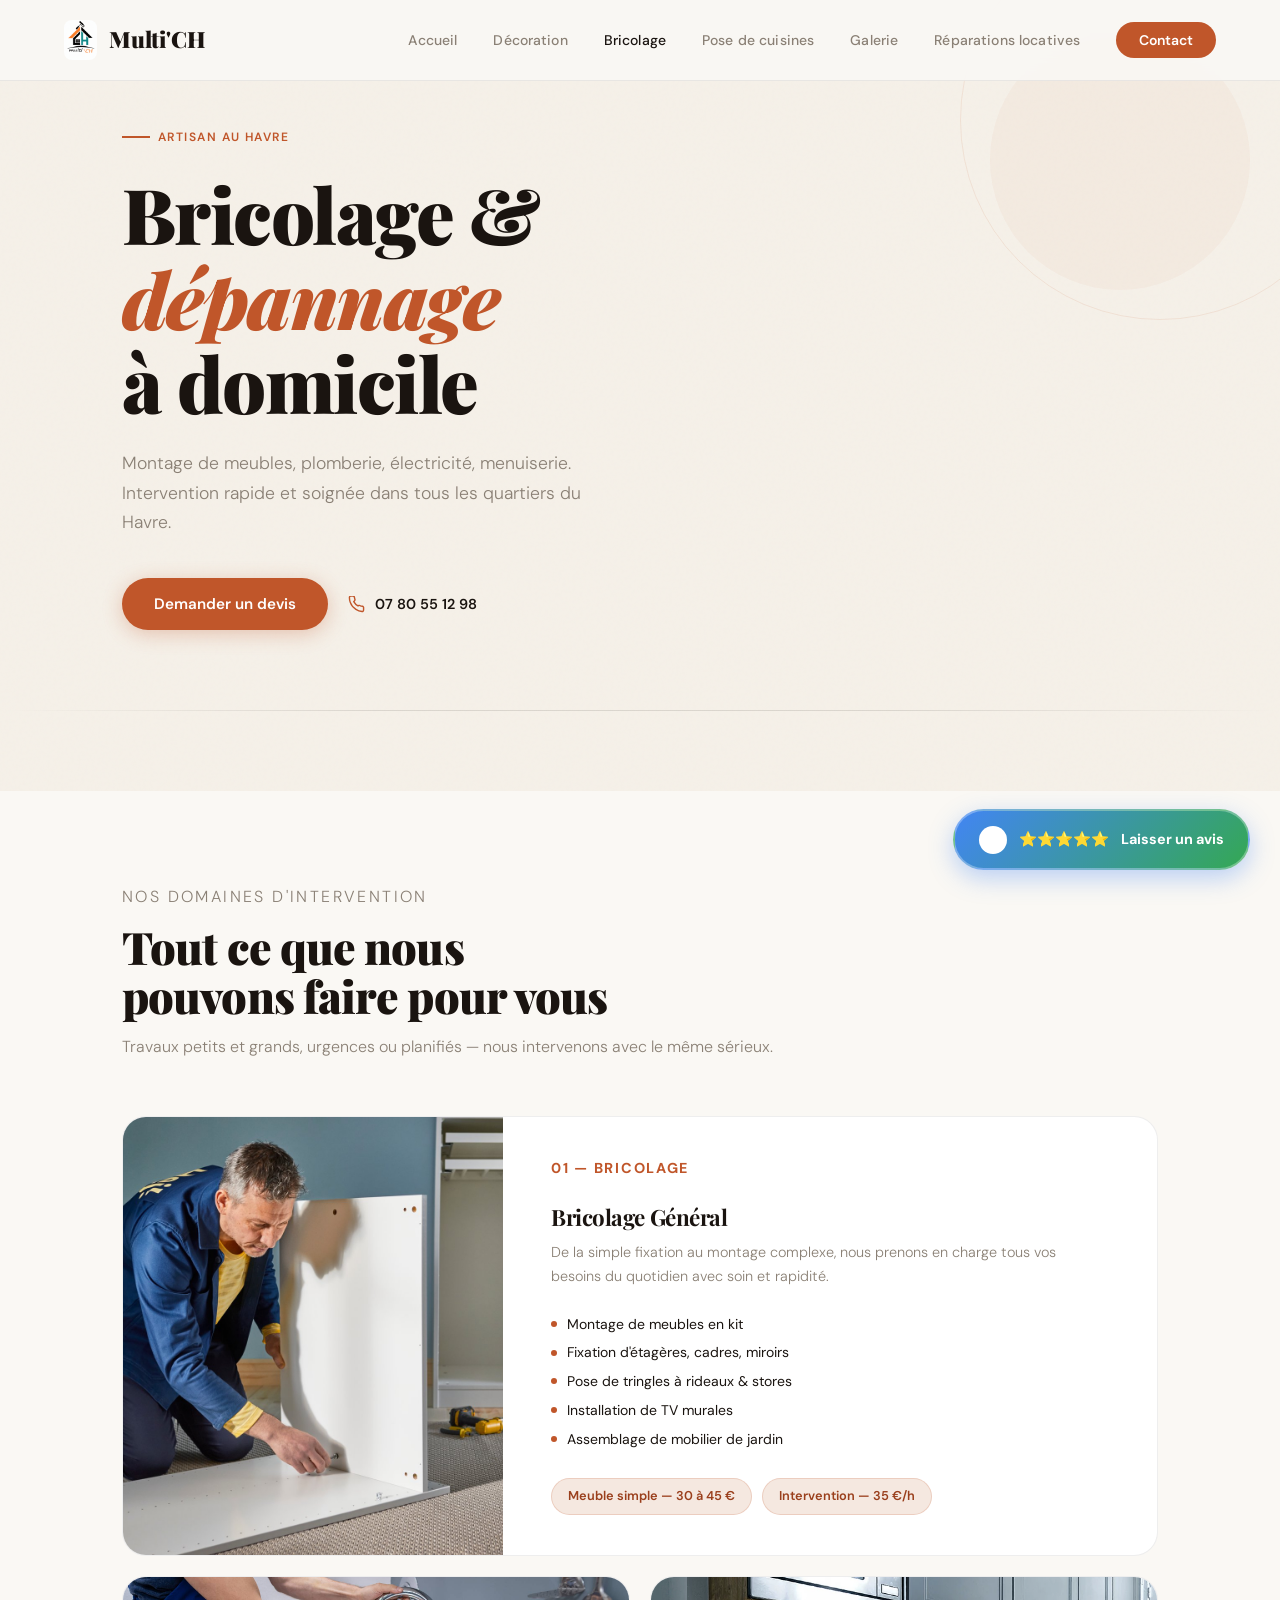
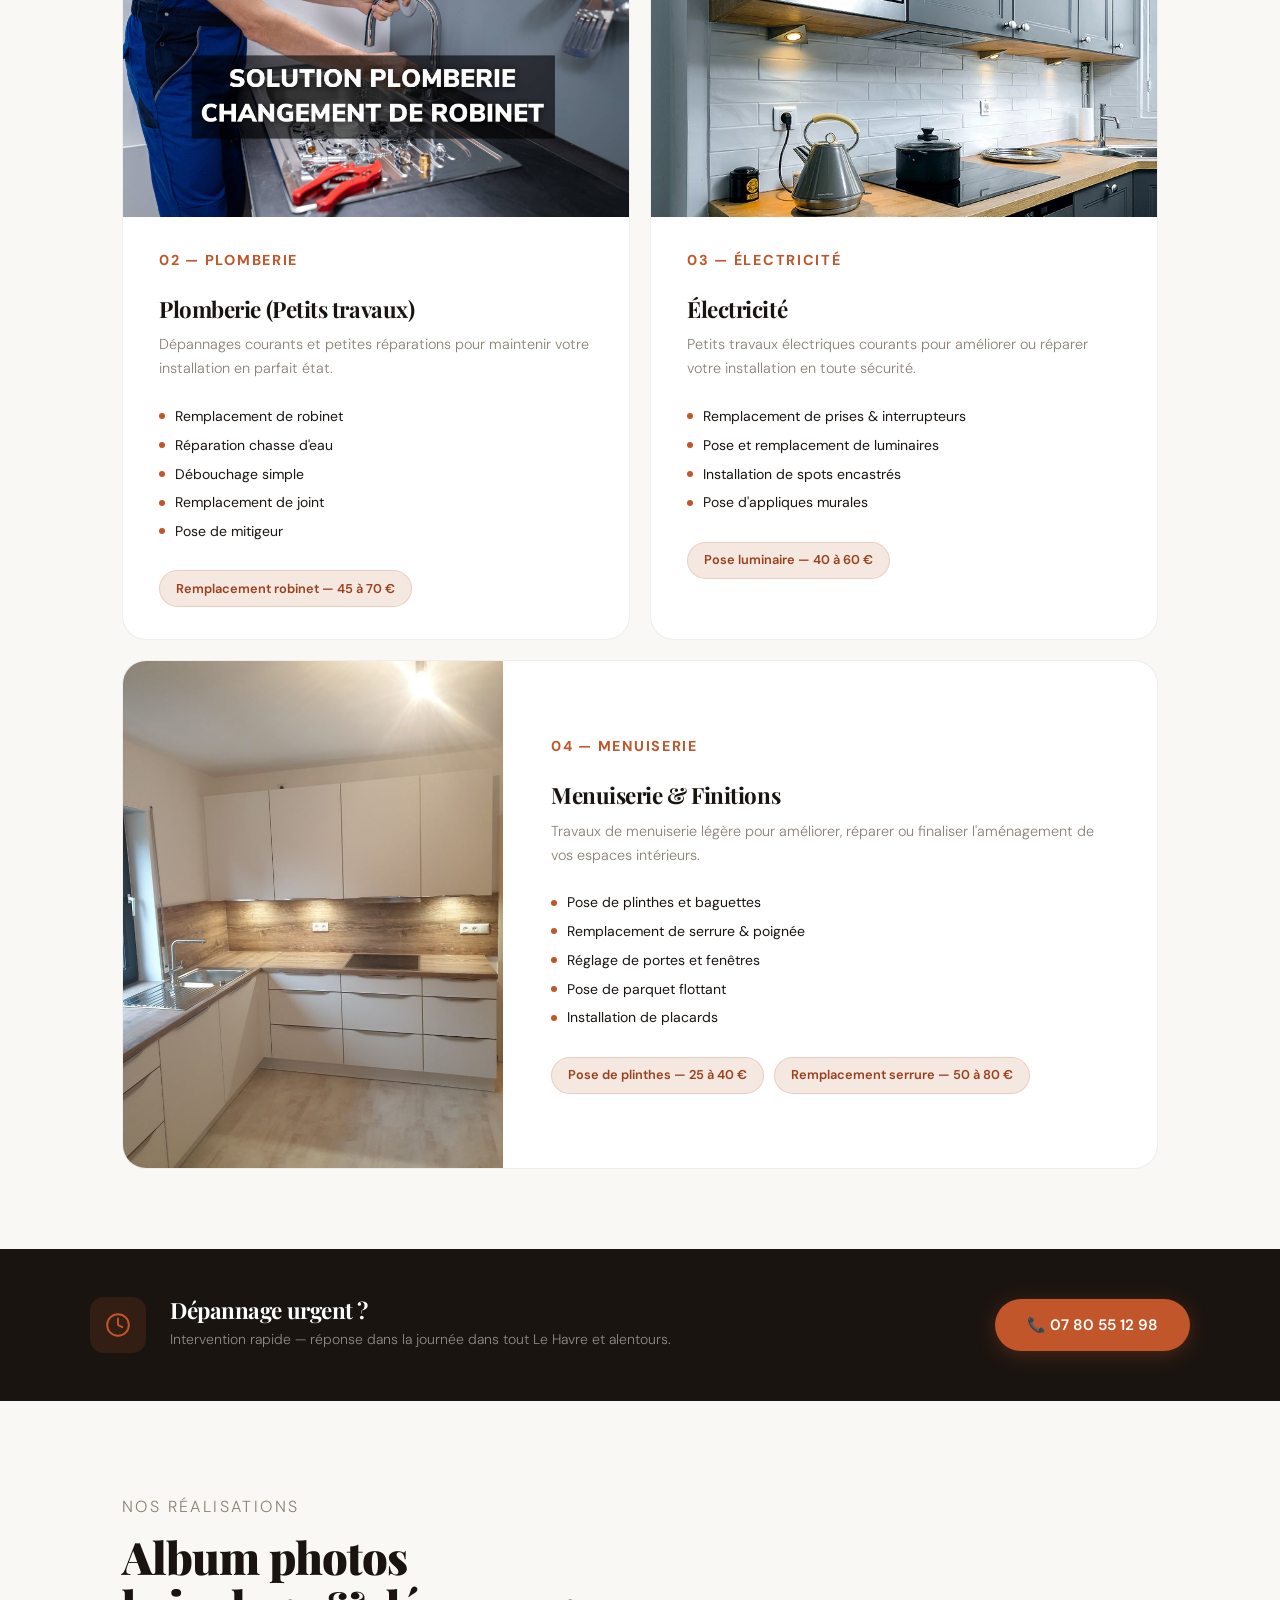
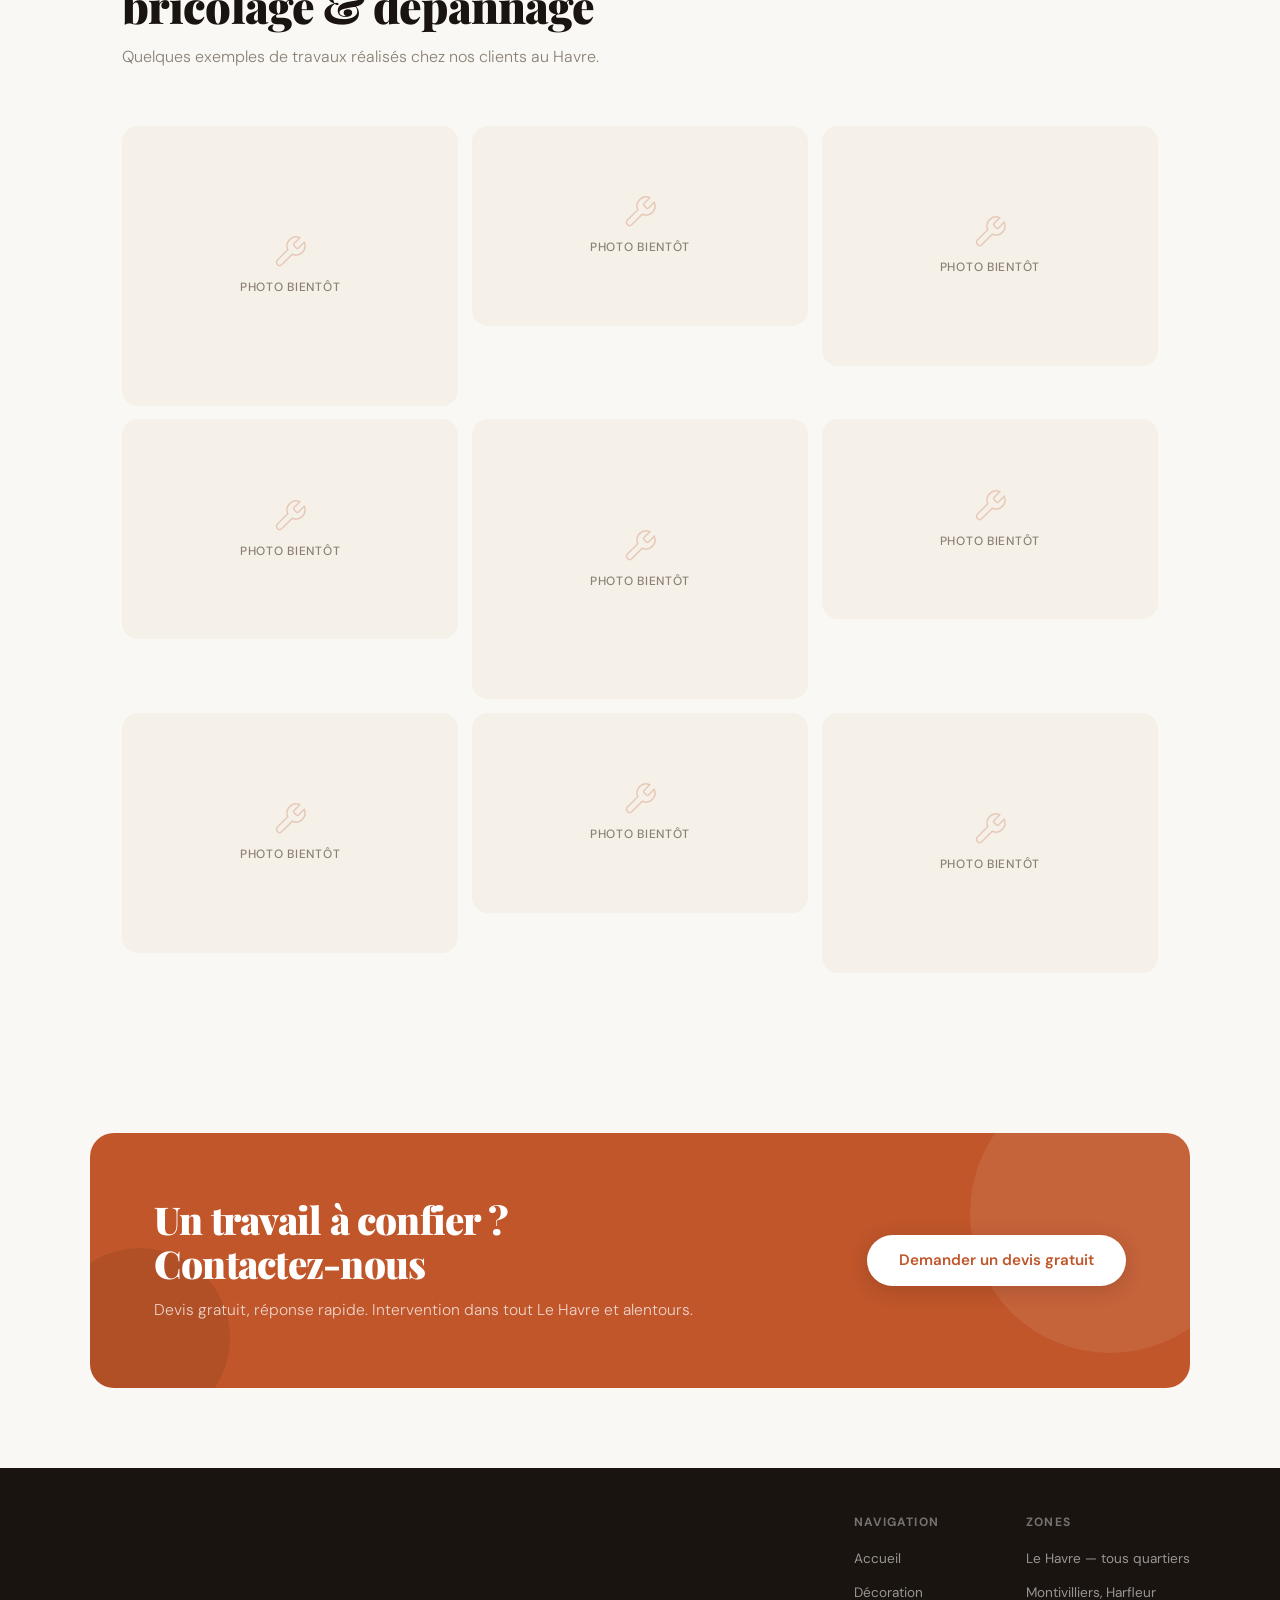
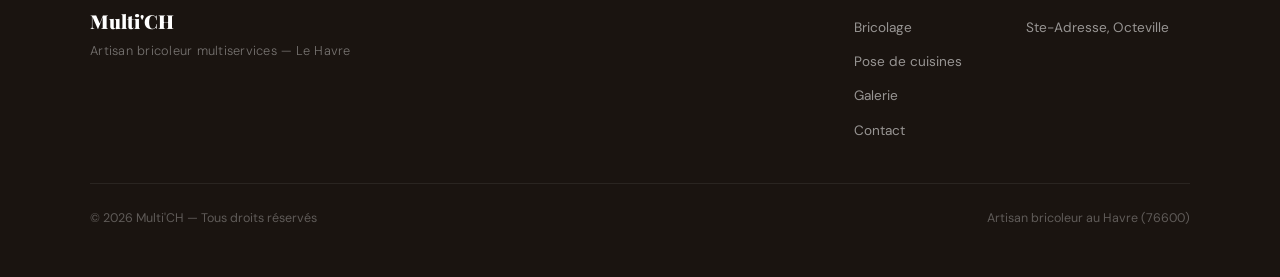
==== bricolage.html @ dbfefe7a "Update bricolage.html" ====
<!DOCTYPE html>
<html lang="fr">
<head>
    <meta charset="UTF-8">
    <meta name="viewport" content="width=device-width, initial-scale=1.0">
    <meta name="description" content="Multi'CH — Bricolage, plomberie, électricité et menuiserie au Havre. Dépannage rapide à domicile. Devis gratuit. 07 80 55 12 98">
    <meta name="keywords" content="bricoleur Havre, montage meuble Havre, plomberie Havre, électricité Havre, dépannage domicile 76600">
    <meta name="robots" content="index, follow">
    <title>Bricolage & Dépannage — Multi'CH Le Havre</title>
    <link rel="preconnect" href="https://fonts.googleapis.com">
    <link href="https://fonts.googleapis.com/css2?family=Playfair+Display:ital,wght@0,700;0,900;1,700&family=DM+Sans:wght@300;400;500;600&display=swap" rel="stylesheet">
    <link rel="stylesheet" href="style.css">
    <style>
        /* ══════════════════════════════════════════
           STYLES SPÉCIFIQUES — bricolage.html
           ══════════════════════════════════════════ */

        /* ── Hero ── */
        .hero {
            padding-top: 120px;
            padding-bottom: 80px;
            background: var(--sand);
            position: relative;
            overflow: hidden;
        }

        .hero::before {
            content: '';
            position: absolute;
            inset: 0;
            background-image: url("data:image/svg+xml,%3Csvg viewBox='0 0 256 256' xmlns='http://www.w3.org/2000/svg'%3E%3Cfilter id='n'%3E%3CfeTurbulence type='fractalNoise' baseFrequency='0.9' numOctaves='4' stitchTiles='stitch'/%3E%3C/filter%3E%3Crect width='100%25' height='100%25' filter='url(%23n)' opacity='0.04'/%3E%3C/svg%3E");
            pointer-events: none;
            opacity: .5;
        }

        /* Cercles décoratifs */
        .hero-deco-1 {
            position: absolute;
            right: -80px; top: -80px;
            width: 400px; height: 400px;
            border-radius: 50%;
            border: 1px solid rgba(192,86,42,.1);
            pointer-events: none;
        }

        .hero-deco-2 {
            position: absolute;
            right: 30px; top: 30px;
            width: 260px; height: 260px;
            border-radius: 50%;
            background: rgba(192,86,42,.04);
            pointer-events: none;
        }

        .hero-inner {
            max-width: var(--container);
            margin: 0 auto;
            padding: 0 var(--gap);
            position: relative;
            z-index: 1;
        }

        .hero-label {
            display: inline-flex;
            align-items: center;
            gap: .5rem;
            font-size: .75rem;
            font-weight: 600;
            letter-spacing: .12em;
            text-transform: uppercase;
            color: var(--rust);
            margin-bottom: 1.5rem;
        }

        .hero-label::before {
            content: '';
            display: block;
            width: 28px; height: 2px;
            background: var(--rust);
        }

        .hero h1 {
            font-size: clamp(2.8rem, 6vw, 5rem);
            max-width: 800px;
            margin-bottom: 1.5rem;
        }

        .hero h1 em {
            font-style: italic;
            color: var(--rust);
        }

        .hero-sub {
            font-size: 1.1rem;
            max-width: 500px;
            margin-bottom: 2.5rem;
        }

        .hero-actions {
            display: flex;
            align-items: center;
            gap: 1.25rem;
            flex-wrap: wrap;
        }

        .hero-tel {
            display: flex;
            align-items: center;
            gap: .6rem;
            font-size: .9rem;
            font-weight: 600;
            color: var(--ink);
            transition: color .2s;
        }

        .hero-tel:hover { color: var(--rust); }
        .hero-tel svg { color: var(--rust); }

        .hero-bar {
            margin-top: 5rem;
            height: 1px;
            background: linear-gradient(90deg, transparent, rgba(26,20,16,.12) 30%, rgba(26,20,16,.12) 70%, transparent);
        }

        /* ── Prestations ── */
        .prestations-section {
            max-width: var(--container);
            margin: 0 auto;
            padding: var(--section-py) var(--gap);
        }

        /* Grille 2 colonnes avec la 3e en pleine largeur */
        .prestations-grid {
            display: grid;
            grid-template-columns: 1fr 1fr;
            gap: 1.25rem;
            margin-top: 3.5rem;
        }

        /* Carte prestation */
        .prest-card {
            background: var(--white);
            border-radius: var(--radius-lg);
            overflow: hidden;
            border: 1px solid rgba(26,20,16,.07);
            transition: transform .25s var(--ease-out), box-shadow .25s, border-color .25s;
        }

        .prest-card:hover {
            transform: translateY(-5px);
            box-shadow: var(--shadow-md);
            border-color: rgba(192,86,42,.2);
        }

        .prest-card-wide {
            grid-column: span 2;
            display: grid;
            grid-template-columns: 380px 1fr;
        }

        .prest-img {
            position: relative;
            overflow: hidden;
            height: 240px;
        }

        .prest-card-wide .prest-img {
            height: 100%;
            min-height: 260px;
        }

        .prest-img img {
            width: 100%;
            height: 100%;
            object-fit: cover;
            transition: transform .5s var(--ease-out);
        }

        .prest-card:hover .prest-img img {
            transform: scale(1.05);
        }

        /* Placeholder image */
        .prest-img .img-ph {
            width: 100%;
            height: 100%;
            background: var(--sand);
            display: flex;
            align-items: center;
            justify-content: center;
        }

        .prest-img .img-ph svg { opacity: .18; color: var(--rust); }

        .prest-body {
            padding: 2rem 2.25rem;
        }

        .prest-card-wide .prest-body {
            display: flex;
            flex-direction: column;
            justify-content: center;
            padding: 2.5rem 3rem;
        }

        .prest-number {
            font-size: .7rem;
            font-weight: 700;
            letter-spacing: .12em;
            color: var(--rust);
            text-transform: uppercase;
            margin-bottom: .5rem;
        }

        .prest-body h3 {
            font-size: 1.4rem;
            margin-bottom: .75rem;
        }

        .prest-body > p {
            font-size: .9rem;
            line-height: 1.65;
            margin-bottom: 1.5rem;
        }

        /* Liste items */
        .prest-items {
            display: flex;
            flex-direction: column;
            gap: .4rem;
            margin-bottom: 1.75rem;
        }

        .prest-item {
            display: flex;
            align-items: center;
            gap: .65rem;
            font-size: .875rem;
            color: var(--ink);
            font-weight: 400;
        }

        .prest-item::before {
            content: '';
            width: 6px; height: 6px;
            border-radius: 50%;
            background: var(--rust);
            flex-shrink: 0;
        }

        /* Tarif pill */
        .prest-tarif {
            display: inline-flex;
            align-items: center;
            gap: .5rem;
            background: var(--rust-pale);
            border: 1px solid rgba(192,86,42,.18);
            border-radius: var(--radius-pill);
            padding: .45rem 1rem;
            font-size: .8rem;
            font-weight: 600;
            color: var(--rust-dark);
        }

        .prest-tarifs {
            display: flex;
            gap: .6rem;
            flex-wrap: wrap;
        }

        /* ── Urgence bandeau ── */
        .urgence-band {
            background: var(--ink);
            padding: 3rem var(--gap);
        }

        .urgence-inner {
            max-width: var(--container);
            margin: 0 auto;
            display: flex;
            align-items: center;
            justify-content: space-between;
            gap: 2rem;
            flex-wrap: wrap;
        }

        .urgence-left {
            display: flex;
            align-items: center;
            gap: 1.5rem;
        }

        .urgence-icon {
            width: 56px; height: 56px;
            background: rgba(192,86,42,.15);
            border-radius: 14px;
            display: flex;
            align-items: center;
            justify-content: center;
            color: var(--rust);
            flex-shrink: 0;
        }

        .urgence-text h3 {
            font-family: var(--f-display);
            font-size: 1.4rem;
            font-weight: 700;
            color: var(--white);
            margin-bottom: .3rem;
        }

        .urgence-text p {
            font-size: .875rem;
            color: rgba(255,255,255,.5);
            margin: 0;
        }

        /* ── Galerie ── */
        .galerie-section {
            max-width: var(--container);
            margin: 0 auto;
            padding: var(--section-py) var(--gap);
        }

        /* Grille masonry-like 3 colonnes */
        .brico-gallery {
            display: grid;
            grid-template-columns: repeat(3, 1fr);
            gap: .85rem;
            margin-top: 3rem;
        }

        /* Variations de hauteur */
        .brico-gallery .g-item {
            border-radius: var(--radius-md);
            overflow: hidden;
            position: relative;
            background: var(--sand);
        }

        .brico-gallery .g-item:nth-child(1) { height: 280px; }
        .brico-gallery .g-item:nth-child(2) { height: 200px; }
        .brico-gallery .g-item:nth-child(3) { height: 240px; }
        .brico-gallery .g-item:nth-child(4) { height: 220px; }
        .brico-gallery .g-item:nth-child(5) { height: 280px; }
        .brico-gallery .g-item:nth-child(6) { height: 200px; }
        .brico-gallery .g-item:nth-child(7) { height: 240px; }
        .brico-gallery .g-item:nth-child(8) { height: 200px; }
        .brico-gallery .g-item:nth-child(9) { height: 260px; }

        .brico-gallery .g-item img {
            width: 100%;
            height: 100%;
            object-fit: cover;
            transition: transform .5s var(--ease-out);
            display: block;
        }

        .brico-gallery .g-item:hover img {
            transform: scale(1.07);
        }

        /* Overlay au hover */
        .brico-gallery .g-item::after {
            content: '';
            position: absolute;
            inset: 0;
            background: rgba(192,86,42,.0);
            transition: background .3s;
            pointer-events: none;
        }

        .brico-gallery .g-item:hover::after {
            background: rgba(192,86,42,.12);
        }

        /* Placeholder si image absente */
        .brico-gallery .g-ph {
            width: 100%;
            height: 100%;
            display: flex;
            flex-direction: column;
            align-items: center;
            justify-content: center;
            gap: .5rem;
            color: var(--stone);
            background: var(--sand);
            font-size: .75rem;
            font-weight: 500;
            letter-spacing: .06em;
            text-transform: uppercase;
        }

        .brico-gallery .g-ph svg { opacity: .25; color: var(--rust); }

        /* ── Responsive ── */
        @media (max-width: 900px) {
            .prestations-grid { grid-template-columns: 1fr; }
            .prest-card-wide {
                grid-column: span 1;
                grid-template-columns: 1fr;
            }
            .prest-card-wide .prest-img { height: 220px; min-height: unset; }
            .prest-card-wide .prest-body { padding: 2rem 2.25rem; }

            .brico-gallery { grid-template-columns: repeat(2, 1fr); }
            .brico-gallery .g-item { height: 200px !important; }

            .urgence-inner { flex-direction: column; align-items: flex-start; }
        }

        @media (max-width: 600px) {
            .brico-gallery { grid-template-columns: 1fr; }
            .brico-gallery .g-item { height: 220px !important; }
        }
    </style>
</head>
<body>

<!-- ══════════════════════════════════════════
     NAVIGATION
     ══════════════════════════════════════════ -->
<header>
    <nav class="nav">
        <a href="index.html" class="nav-logo">
            <img src="https://multi-ch.github.io/1768680134589.jpg" alt="Multi'CH Logo">
            Multi'CH
        </a>
        <ul class="nav-links">
            <li><a href="index.html">Accueil</a></li>
            <li><a href="decoration.html">Décoration</a></li>
            <li><a href="bricolage.html" class="active">Bricolage</a></li>
            <li><a href="cuisine.html">Pose de cuisines</a></li>
            <li><a href="galerie.html">Galerie</a></li>
            <li><a href="reparations.html">Réparations locatives</a></li>
            <li><a href="contact.html" class="nav-cta">Contact</a></li>
        </ul>
    </nav>
</header>


<!-- ══════════════════════════════════════════
     HERO
     ══════════════════════════════════════════ -->
<section class="hero">
    <div class="hero-deco-1"></div>
    <div class="hero-deco-2"></div>

    <div class="hero-inner">
        <p class="hero-label" data-reveal>Artisan au Havre</p>

        <h1 data-reveal data-reveal-delay="1">
            Bricolage &amp;<br><em>dépannage</em><br>à domicile
        </h1>

        <p class="hero-sub" data-reveal data-reveal-delay="2">
            Montage de meubles, plomberie, électricité, menuiserie. Intervention rapide et soignée dans tous les quartiers du Havre.
        </p>

        <div class="hero-actions" data-reveal data-reveal-delay="3">
            <a href="contact.html" class="btn btn-primary">Demander un devis</a>
            <a href="tel:0780551298" class="hero-tel">
                <svg width="17" height="17" viewBox="0 0 24 24" fill="none" stroke="currentColor" stroke-width="2" stroke-linecap="round" stroke-linejoin="round"><path d="M22 16.92v3a2 2 0 01-2.18 2 19.79 19.79 0 01-8.63-3.07A19.5 19.5 0 013.07 8.63 19.79 19.79 0 012 2.18 2 2 0 014 0h3a2 2 0 012 1.72c.127.96.361 1.903.7 2.81a2 2 0 01-.45 2.11L8.09 7.91a16 16 0 006 6l1.27-.52a2 2 0 012.11.45c.907.339 1.85.573 2.81.7A2 2 0 0122 16.92z"/></svg>
                07 80 55 12 98
            </a>
        </div>
    </div>
    <div class="hero-bar"></div>
</section>


<!-- ══════════════════════════════════════════
     PRESTATIONS
     ══════════════════════════════════════════ -->
<div class="prestations-section" id="services">
    <div class="section-header" data-reveal>
        <p class="section-label">Nos domaines d'intervention</p>
        <h2>Tout ce que nous<br>pouvons faire pour vous</h2>
        <p>Travaux petits et grands, urgences ou planifiés — nous intervenons avec le même sérieux.</p>
    </div>

    <div class="prestations-grid">

        <!-- Bricolage général — carte large -->
        <div class="prest-card prest-card-wide" data-reveal>
            <div class="prest-img">
                <img src="images/bricolage.jpg" alt="Bricolage général"
                     onerror="this.outerHTML='<div class=img-ph><svg width=52 height=52 viewBox=\'0 0 24 24\' fill=\'none\' stroke=\'currentColor\' stroke-width=\'1\'><path d=\'M14.7 6.3a1 1 0 000 1.4l1.6 1.6a1 1 0 001.4 0l3.77-3.77a6 6 0 01-7.94 7.94l-6.91 6.91a2.12 2.12 0 01-3-3l6.91-6.91a6 6 0 017.94-7.94l-3.76 3.76z\'/></svg></div>'">
            </div>
            <div class="prest-body">
                <p class="prest-number">01 — Bricolage</p>
                <h3>Bricolage Général</h3>
                <p>De la simple fixation au montage complexe, nous prenons en charge tous vos besoins du quotidien avec soin et rapidité.</p>
                <div class="prest-items">
                    <div class="prest-item">Montage de meubles en kit</div>
                    <div class="prest-item">Fixation d'étagères, cadres, miroirs</div>
                    <div class="prest-item">Pose de tringles à rideaux &amp; stores</div>
                    <div class="prest-item">Installation de TV murales</div>
                    <div class="prest-item">Assemblage de mobilier de jardin</div>
                </div>
                <div class="prest-tarifs">
                    <span class="prest-tarif">Meuble simple — 30 à 45 €</span>
                    <span class="prest-tarif">Intervention — 35 €/h</span>
                </div>
            </div>
        </div>

        <!-- Plomberie -->
        <div class="prest-card" data-reveal data-reveal-delay="1">
            <div class="prest-img">
                <img src="images/plomberie.jpg" alt="Plomberie"
                     onerror="this.outerHTML='<div class=img-ph><svg width=52 height=52 viewBox=\'0 0 24 24\' fill=\'none\' stroke=\'currentColor\' stroke-width=\'1\'><path d=\'M7 16.3c2.2 0 4-1.8 4-4s-1.8-4-4-4-4 1.8-4 4 1.8 4 4 4z\'/><path d=\'M11 12.3c0 2.2 1.8 4 4 4s4-1.8 4-4-1.8-4-4-4-4 1.8-4 4z\'/></svg></div>'">
            </div>
            <div class="prest-body">
                <p class="prest-number">02 — Plomberie</p>
                <h3>Plomberie (Petits travaux)</h3>
                <p>Dépannages courants et petites réparations pour maintenir votre installation en parfait état.</p>
                <div class="prest-items">
                    <div class="prest-item">Remplacement de robinet</div>
                    <div class="prest-item">Réparation chasse d'eau</div>
                    <div class="prest-item">Débouchage simple</div>
                    <div class="prest-item">Remplacement de joint</div>
                    <div class="prest-item">Pose de mitigeur</div>
                </div>
                <div class="prest-tarifs">
                    <span class="prest-tarif">Remplacement robinet — 45 à 70 €</span>
                </div>
            </div>
        </div>

        <!-- Électricité -->
        <div class="prest-card" data-reveal data-reveal-delay="2">
            <div class="prest-img">
                <img src="images/electricite.jpg" alt="Électricité"
                     onerror="this.outerHTML='<div class=img-ph><svg width=52 height=52 viewBox=\'0 0 24 24\' fill=\'none\' stroke=\'currentColor\' stroke-width=\'1\'><path d=\'M13 2L3 14h9l-1 8 10-12h-9l1-8z\'/></svg></div>'">
            </div>
            <div class="prest-body">
                <p class="prest-number">03 — Électricité</p>
                <h3>Électricité</h3>
                <p>Petits travaux électriques courants pour améliorer ou réparer votre installation en toute sécurité.</p>
                <div class="prest-items">
                    <div class="prest-item">Remplacement de prises &amp; interrupteurs</div>
                    <div class="prest-item">Pose et remplacement de luminaires</div>
                    <div class="prest-item">Installation de spots encastrés</div>
                    <div class="prest-item">Pose d'appliques murales</div>
                </div>
                <div class="prest-tarifs">
                    <span class="prest-tarif">Pose luminaire — 40 à 60 €</span>
                </div>
            </div>
        </div>

        <!-- Menuiserie — carte large -->
        <div class="prest-card prest-card-wide" data-reveal>
            <div class="prest-img">
                <img src="images/menuiserie.jpg" alt="Menuiserie"
                     onerror="this.outerHTML='<div class=img-ph><svg width=52 height=52 viewBox=\'0 0 24 24\' fill=\'none\' stroke=\'currentColor\' stroke-width=\'1\'><rect x=\'3\' y=\'3\' width=\'7\' height=\'18\' rx=\'1\'/><rect x=\'14\' y=\'3\' width=\'7\' height=\'9\' rx=\'1\'/><rect x=\'14\' y=\'16\' width=\'7\' height=\'5\' rx=\'1\'/></svg></div>'">
            </div>
            <div class="prest-body">
                <p class="prest-number">04 — Menuiserie</p>
                <h3>Menuiserie &amp; Finitions</h3>
                <p>Travaux de menuiserie légère pour améliorer, réparer ou finaliser l'aménagement de vos espaces intérieurs.</p>
                <div class="prest-items">
                    <div class="prest-item">Pose de plinthes et baguettes</div>
                    <div class="prest-item">Remplacement de serrure &amp; poignée</div>
                    <div class="prest-item">Réglage de portes et fenêtres</div>
                    <div class="prest-item">Pose de parquet flottant</div>
                    <div class="prest-item">Installation de placards</div>
                </div>
                <div class="prest-tarifs">
                    <span class="prest-tarif">Pose de plinthes — 25 à 40 €</span>
                    <span class="prest-tarif">Remplacement serrure — 50 à 80 €</span>
                </div>
            </div>
        </div>

    </div>
</div>


<!-- ══════════════════════════════════════════
     BANDEAU URGENCE
     ══════════════════════════════════════════ -->
<div class="urgence-band" data-reveal>
    <div class="urgence-inner">
        <div class="urgence-left">
            <div class="urgence-icon">
                <svg width="26" height="26" viewBox="0 0 24 24" fill="none" stroke="currentColor" stroke-width="1.8" stroke-linecap="round" stroke-linejoin="round"><circle cx="12" cy="12" r="10"/><polyline points="12 6 12 12 16 14"/></svg>
            </div>
            <div class="urgence-text">
                <h3>Dépannage urgent ?</h3>
                <p>Intervention rapide — réponse dans la journée dans tout Le Havre et alentours.</p>
            </div>
        </div>
        <a href="tel:0780551298" class="btn btn-primary">
            📞 07 80 55 12 98
        </a>
    </div>
</div>


<!-- ══════════════════════════════════════════
     ALBUM PHOTO RÉALISATIONS
     ══════════════════════════════════════════ -->
<div class="galerie-section" id="galerie">
    <div class="section-header" data-reveal>
        <p class="section-label">Nos réalisations</p>
        <h2>Album photos<br>bricolage &amp; dépannage</h2>
        <p>Quelques exemples de travaux réalisés chez nos clients au Havre.</p>
    </div>

    <div class="brico-gallery" data-reveal data-reveal-delay="1">

        <div class="g-item">
            <img src="images/brico1.jpg" alt="Réalisation bricolage 1"
                 onerror="this.outerHTML='<div class=g-ph><svg width=36 height=36 viewBox=\'0 0 24 24\' fill=\'none\' stroke=\'currentColor\' stroke-width=\'1\'><path d=\'M14.7 6.3a1 1 0 000 1.4l1.6 1.6a1 1 0 001.4 0l3.77-3.77a6 6 0 01-7.94 7.94l-6.91 6.91a2.12 2.12 0 01-3-3l6.91-6.91a6 6 0 017.94-7.94l-3.76 3.76z\'/></svg>Photo bientôt</div>'">
        </div>

        <div class="g-item">
            <img src="images/brico2.jpg" alt="Réalisation bricolage 2"
                 onerror="this.outerHTML='<div class=g-ph><svg width=36 height=36 viewBox=\'0 0 24 24\' fill=\'none\' stroke=\'currentColor\' stroke-width=\'1\'><path d=\'M14.7 6.3a1 1 0 000 1.4l1.6 1.6a1 1 0 001.4 0l3.77-3.77a6 6 0 01-7.94 7.94l-6.91 6.91a2.12 2.12 0 01-3-3l6.91-6.91a6 6 0 017.94-7.94l-3.76 3.76z\'/></svg>Photo bientôt</div>'">
        </div>

        <div class="g-item">
            <img src="images/brico3.jpg" alt="Réalisation bricolage 3"
                 onerror="this.outerHTML='<div class=g-ph><svg width=36 height=36 viewBox=\'0 0 24 24\' fill=\'none\' stroke=\'currentColor\' stroke-width=\'1\'><path d=\'M14.7 6.3a1 1 0 000 1.4l1.6 1.6a1 1 0 001.4 0l3.77-3.77a6 6 0 01-7.94 7.94l-6.91 6.91a2.12 2.12 0 01-3-3l6.91-6.91a6 6 0 017.94-7.94l-3.76 3.76z\'/></svg>Photo bientôt</div>'">
        </div>

        <div class="g-item">
            <img src="images/brico4.jpg" alt="Réalisation bricolage 4"
                 onerror="this.outerHTML='<div class=g-ph><svg width=36 height=36 viewBox=\'0 0 24 24\' fill=\'none\' stroke=\'currentColor\' stroke-width=\'1\'><path d=\'M14.7 6.3a1 1 0 000 1.4l1.6 1.6a1 1 0 001.4 0l3.77-3.77a6 6 0 01-7.94 7.94l-6.91 6.91a2.12 2.12 0 01-3-3l6.91-6.91a6 6 0 017.94-7.94l-3.76 3.76z\'/></svg>Photo bientôt</div>'">
        </div>

        <div class="g-item">
            <img src="images/brico5.jpg" alt="Réalisation bricolage 5"
                 onerror="this.outerHTML='<div class=g-ph><svg width=36 height=36 viewBox=\'0 0 24 24\' fill=\'none\' stroke=\'currentColor\' stroke-width=\'1\'><path d=\'M14.7 6.3a1 1 0 000 1.4l1.6 1.6a1 1 0 001.4 0l3.77-3.77a6 6 0 01-7.94 7.94l-6.91 6.91a2.12 2.12 0 01-3-3l6.91-6.91a6 6 0 017.94-7.94l-3.76 3.76z\'/></svg>Photo bientôt</div>'">
        </div>

        <div class="g-item">
            <img src="images/brico6.jpg" alt="Réalisation bricolage 6"
                 onerror="this.outerHTML='<div class=g-ph><svg width=36 height=36 viewBox=\'0 0 24 24\' fill=\'none\' stroke=\'currentColor\' stroke-width=\'1\'><path d=\'M14.7 6.3a1 1 0 000 1.4l1.6 1.6a1 1 0 001.4 0l3.77-3.77a6 6 0 01-7.94 7.94l-6.91 6.91a2.12 2.12 0 01-3-3l6.91-6.91a6 6 0 017.94-7.94l-3.76 3.76z\'/></svg>Photo bientôt</div>'">
        </div>

        <div class="g-item">
            <img src="images/brico7.jpg" alt="Réalisation bricolage 7"
                 onerror="this.outerHTML='<div class=g-ph><svg width=36 height=36 viewBox=\'0 0 24 24\' fill=\'none\' stroke=\'currentColor\' stroke-width=\'1\'><path d=\'M14.7 6.3a1 1 0 000 1.4l1.6 1.6a1 1 0 001.4 0l3.77-3.77a6 6 0 01-7.94 7.94l-6.91 6.91a2.12 2.12 0 01-3-3l6.91-6.91a6 6 0 017.94-7.94l-3.76 3.76z\'/></svg>Photo bientôt</div>'">
        </div>

        <div class="g-item">
            <img src="images/brico8.jpg" alt="Réalisation bricolage 8"
                 onerror="this.outerHTML='<div class=g-ph><svg width=36 height=36 viewBox=\'0 0 24 24\' fill=\'none\' stroke=\'currentColor\' stroke-width=\'1\'><path d=\'M14.7 6.3a1 1 0 000 1.4l1.6 1.6a1 1 0 001.4 0l3.77-3.77a6 6 0 01-7.94 7.94l-6.91 6.91a2.12 2.12 0 01-3-3l6.91-6.91a6 6 0 017.94-7.94l-3.76 3.76z\'/></svg>Photo bientôt</div>'">
        </div>

        <div class="g-item">
            <img src="images/brico9.jpg" alt="Réalisation bricolage 9"
                 onerror="this.outerHTML='<div class=g-ph><svg width=36 height=36 viewBox=\'0 0 24 24\' fill=\'none\' stroke=\'currentColor\' stroke-width=\'1\'><path d=\'M14.7 6.3a1 1 0 000 1.4l1.6 1.6a1 1 0 001.4 0l3.77-3.77a6 6 0 01-7.94 7.94l-6.91 6.91a2.12 2.12 0 01-3-3l6.91-6.91a6 6 0 017.94-7.94l-3.76 3.76z\'/></svg>Photo bientôt</div>'">
        </div>

    </div>
</div>


<!-- ══════════════════════════════════════════
     CTA FINAL
     ══════════════════════════════════════════ -->
<div class="cta-banner" data-reveal>
    <div class="cta-text">
        <h3>Un travail à confier ?<br>Contactez-nous</h3>
        <p>Devis gratuit, réponse rapide. Intervention dans tout Le Havre et alentours.</p>
    </div>
    <div class="cta-action">
        <a href="contact.html" class="btn btn-white">Demander un devis gratuit</a>
    </div>
</div>


<!-- ══════════════════════════════════════════
     FOOTER
     ══════════════════════════════════════════ -->
<footer>
    <div class="footer-inner">
        <div class="footer-brand">
            Multi'CH
            <span>Artisan bricoleur multiservices — Le Havre</span>
        </div>
        <div class="footer-links-group">
            <div class="footer-col">
                <h4>Navigation</h4>
                <ul>
                    <li><a href="index.html">Accueil</a></li>
                    <li><a href="decoration.html">Décoration</a></li>
                    <li><a href="bricolage.html">Bricolage</a></li>
                    <li><a href="cuisine.html">Pose de cuisines</a></li>
                    <li><a href="galerie.html">Galerie</a></li>
                    <li><a href="contact.html">Contact</a></li>
                </ul>
            </div>
            <div class="footer-col">
                <h4>Zones</h4>
                <ul>
                    <li><span>Le Havre — tous quartiers</span></li>
                    <li><span>Montivilliers, Harfleur</span></li>
                    <li><span>Ste-Adresse, Octeville</span></li>
                </ul>
            </div>
        </div>
    </div>
    <div class="footer-bottom">
        <p>© 2026 Multi'CH — Tous droits réservés</p>
        <p>Artisan bricoleur au Havre (76600)</p>
    </div>
</footer>


<!-- ══════════════════════════════════════════
     BOUTON AVIS GOOGLE
     ══════════════════════════════════════════ -->
<div class="google-review-floating">
    <a href="https://g.page/r/CZeWXXByZa6vEAE/review" target="_blank" rel="noopener noreferrer" class="google-review-btn">
        <div class="google-icon">G</div>
        <div class="stars">⭐⭐⭐⭐⭐</div>
        <span class="btn-text">Laisser un avis</span>
    </a>
</div>


<!-- ══════════════════════════════════════════
     SCROLL REVEAL
     ══════════════════════════════════════════ -->
<script>
    const observer = new IntersectionObserver((entries) => {
        entries.forEach(e => { if (e.isIntersecting) e.target.classList.add('visible'); });
    }, { threshold: 0.08, rootMargin: '0px 0px -40px 0px' });

    document.querySelectorAll('[data-reveal]').forEach(el => observer.observe(el));
</script>

</body>
</html>
---- style.css ----
/* ============================================================
   MULTI'CH — Feuille de style globale
   Utilisée par : index.html, decoration.html, bricolage.html,
                  cuisine.html, galerie.html, reparations.html,
                  contact.html
   ============================================================ */


/* ============================================================
   1. TOKENS (variables CSS)
   ============================================================ */
:root {
    /* Couleurs */
    --ink:         #1a1410;
    --sand:        #f5f0e8;
    --cream:       #faf8f4;
    --rust:        #c0562a;
    --rust-dark:   #9a3f1c;
    --rust-pale:   #f5e8e0;
    --stone:       #8a8075;
    --white:       #ffffff;

    /* Typographie */
    --f-display: 'Playfair Display', Georgia, serif;
    --f-body:    'DM Sans', sans-serif;

    /* Espacements */
    --section-py:  5rem;
    --container:   1100px;
    --gap:         2rem;

    /* Effets */
    --ease-out:    cubic-bezier(0.22, 1, 0.36, 1);
    --shadow-sm:   0 2px 8px rgba(26,20,16,.06);
    --shadow-md:   0 8px 32px rgba(26,20,16,.10);
    --shadow-lg:   0 20px 60px rgba(26,20,16,.14);
    --radius-sm:   10px;
    --radius-md:   16px;
    --radius-lg:   24px;
    --radius-pill: 100px;
}


/* ============================================================
   2. RESET
   ============================================================ */
*, *::before, *::after {
    margin: 0;
    padding: 0;
    box-sizing: border-box;
}

html {
    scroll-behavior: smooth;
}

body {
    font-family: var(--f-body);
    font-size: 1rem;
    line-height: 1.6;
    color: var(--ink);
    background-color: var(--cream);
    overflow-x: hidden;
    -webkit-font-smoothing: antialiased;
}

img {
    display: block;
    max-width: 100%;
}

a {
    text-decoration: none;
    color: inherit;
}

ul {
    list-style: none;
}


/* ============================================================
   3. NAVIGATION
   ============================================================ */
.nav {
    position: fixed;
    top: 0; left: 0; right: 0;
    z-index: 100;
    display: flex;
    align-items: center;
    justify-content: space-between;
    padding: 1.25rem 4rem;
    background: rgba(250,248,244,.9);
    backdrop-filter: blur(14px);
    border-bottom: 1px solid rgba(26,20,16,.07);
    transition: padding .3s var(--ease-out);
}

.nav-logo {
    display: flex;
    align-items: center;
    gap: .75rem;
    font-family: var(--f-display);
    font-size: 1.4rem;
    font-weight: 900;
    color: var(--ink);
    letter-spacing: -.01em;
}

.nav-logo img {
    height: 40px;
    border-radius: 8px;
}

.nav-links {
    display: flex;
    align-items: center;
    gap: 2.25rem;
}

.nav-links a {
    font-size: .875rem;
    font-weight: 500;
    color: var(--stone);
    transition: color .2s;
    letter-spacing: .01em;
}

.nav-links a:hover,
.nav-links a.active {
    color: var(--ink);
}

.nav-cta {
    background: var(--rust) !important;
    color: var(--white) !important;
    padding: .55rem 1.4rem;
    border-radius: var(--radius-pill);
    font-weight: 600 !important;
    transition: background .2s, transform .2s !important;
}

.nav-cta:hover {
    background: var(--rust-dark) !important;
    transform: translateY(-1px);
}


/* ============================================================
   4. BOUTONS
   ============================================================ */
.btn {
    display: inline-block;
    font-family: var(--f-body);
    font-weight: 600;
    font-size: .95rem;
    padding: .85rem 2rem;
    border-radius: var(--radius-pill);
    cursor: pointer;
    border: none;
    transition: background .2s, transform .2s, box-shadow .2s;
    text-align: center;
}

/* Bouton principal — rouille */
.btn-primary {
    background: var(--rust);
    color: var(--white);
    box-shadow: 0 4px 20px rgba(192,86,42,.3);
}

.btn-primary:hover {
    background: var(--rust-dark);
    transform: translateY(-2px);
    box-shadow: 0 8px 28px rgba(192,86,42,.38);
}

/* Bouton contour */
.btn-outline {
    background: transparent;
    color: var(--rust);
    border: 2px solid var(--rust);
}

.btn-outline:hover {
    background: var(--rust);
    color: var(--white);
    transform: translateY(-2px);
}

/* Bouton blanc (sur fond coloré) */
.btn-white {
    background: var(--white);
    color: var(--rust);
    box-shadow: 0 4px 20px rgba(0,0,0,.15);
}

.btn-white:hover {
    transform: translateY(-2px);
    box-shadow: 0 8px 28px rgba(0,0,0,.22);
}

/* Bouton fantôme (flèche) */
.btn-ghost {
    display: inline-flex;
    align-items: center;
    gap: .5rem;
    color: var(--ink);
    font-weight: 500;
    font-size: .95rem;
    background: none;
    border: none;
    padding: 0;
    transition: gap .2s;
    cursor: pointer;
}

.btn-ghost:hover { gap: .8rem; }

.btn-ghost svg {
    transition: transform .2s;
}

.btn-ghost:hover svg {
    transform: translateX(3px);
}


/* ============================================================
   5. LAYOUT UTILITAIRES
   ============================================================ */

/* Conteneur centré standard */
.container {
    max-width: var(--container);
    margin: 0 auto;
    padding: 0 var(--gap);
}

/* Section avec padding vertical standard */
.section {
    max-width: var(--container);
    margin: 0 auto;
    padding: var(--section-py) var(--gap);
}

/* En-tête de section */
.section-label {
    font-size: .7rem;
    font-weight: 700;
    letter-spacing: .15em;
    text-transform: uppercase;
    color: var(--rust);
    margin-bottom: .75rem;
}

.section-header {
    margin-bottom: 3.5rem;
}

.section-header h2 {
    font-family: var(--f-display);
    font-size: clamp(1.8rem, 3.5vw, 2.8rem);
    font-weight: 900;
    line-height: 1.1;
    color: var(--ink);
    letter-spacing: -.02em;
}

.section-header p {
    margin-top: .75rem;
    color: var(--stone);
    font-size: 1rem;
    font-weight: 300;
}

/* Fond sable (sections alternées) */
.bg-sand { background: var(--sand); }

/* Fond sombre (galerie, etc.) */
.bg-dark { background: var(--ink); }

.bg-dark .section-label { color: var(--rust); }

.bg-dark h2 {
    color: var(--white);
}


/* ============================================================
   6. TYPOGRAPHIE
   ============================================================ */
h1, h2, h3, h4 {
    font-family: var(--f-display);
    line-height: 1.1;
    letter-spacing: -.02em;
    color: var(--ink);
}

h1 { font-size: clamp(2.4rem, 6vw, 5rem); font-weight: 900; }
h2 { font-size: clamp(1.8rem, 3.5vw, 2.8rem); font-weight: 900; }
h3 { font-size: 1.5rem; font-weight: 700; }
h4 { font-size: 1.1rem; font-weight: 700; }

p {
    font-weight: 300;
    color: var(--stone);
    line-height: 1.7;
}

strong { font-weight: 600; color: var(--ink); }


/* ============================================================
   7. COMPOSANTS PARTAGÉS
   ============================================================ */

/* --- Carte service (utilisée sur decoration, bricolage, etc.) --- */
.svc-card {
    display: grid;
    grid-template-columns: 260px 1fr;
    background: var(--white);
    transition: background .25s;
}

.svc-card:hover { background: var(--rust-pale); }

.svc-img-wrap {
    position: relative;
    overflow: hidden;
    height: 220px;
}

.svc-img-wrap img {
    width: 100%;
    height: 100%;
    object-fit: cover;
    transition: transform .5s var(--ease-out);
}

.svc-card:hover .svc-img-wrap img {
    transform: scale(1.06);
}

.svc-img-wrap .placeholder {
    width: 100%;
    height: 100%;
    background: var(--sand);
    display: flex;
    align-items: center;
    justify-content: center;
}

.svc-img-wrap .placeholder svg {
    opacity: .18;
}

.svc-body {
    padding: 2.25rem 2.5rem;
    display: flex;
    flex-direction: column;
    justify-content: center;
}

.svc-number {
    font-size: .7rem;
    font-weight: 700;
    letter-spacing: .12em;
    color: var(--rust);
    text-transform: uppercase;
    margin-bottom: .6rem;
}

.svc-body h3 {
    font-family: var(--f-display);
    font-size: 1.5rem;
    font-weight: 700;
    color: var(--ink);
    margin-bottom: .75rem;
    letter-spacing: -.01em;
}

.svc-body p {
    color: var(--stone);
    font-size: .95rem;
    line-height: 1.65;
    font-weight: 300;
    max-width: 420px;
}

/* Liste de services verticale (wrapper) */
.services-list {
    display: flex;
    flex-direction: column;
    gap: 1.5px;
    border: 1px solid rgba(26,20,16,.1);
    border-radius: var(--radius-lg);
    overflow: hidden;
    background: rgba(26,20,16,.06);
}


/* --- Grille galerie mosaïque --- */
.gallery-mosaic {
    display: grid;
    grid-template-columns: repeat(3, 1fr);
    grid-template-rows: 240px 240px;
    gap: .75rem;
}

.gallery-mosaic .g-item {
    border-radius: var(--radius-md);
    overflow: hidden;
    position: relative;
    background: rgba(255,255,255,.05);
}

.gallery-mosaic .g-item:first-child {
    grid-column: span 2;
}

.gallery-mosaic .g-item img {
    width: 100%;
    height: 100%;
    object-fit: cover;
    transition: transform .5s var(--ease-out), opacity .3s;
    opacity: .85;
}

.gallery-mosaic .g-item:hover img {
    transform: scale(1.05);
    opacity: 1;
}

.g-item .g-placeholder {
    width: 100%;
    height: 100%;
    background: rgba(255,255,255,.04);
    display: flex;
    align-items: center;
    justify-content: center;
    font-size: .75rem;
    color: rgba(255,255,255,.2);
    letter-spacing: .1em;
    text-transform: uppercase;
}


/* --- Grille galerie standard (page galerie) --- */
.gallery-grid {
    display: grid;
    grid-template-columns: repeat(auto-fill, minmax(280px, 1fr));
    gap: 1rem;
}

.gallery-grid .g-item {
    height: 240px;
    border-radius: var(--radius-md);
    overflow: hidden;
}

.gallery-grid .g-item img {
    width: 100%;
    height: 100%;
    object-fit: cover;
    transition: transform .5s var(--ease-out);
}

.gallery-grid .g-item:hover img {
    transform: scale(1.07);
}


/* --- Bannière CTA (fin de page) --- */
.cta-banner {
    margin: var(--section-py) var(--gap);
    max-width: var(--container);
    margin-left: auto;
    margin-right: auto;
    background: var(--rust);
    border-radius: var(--radius-lg);
    padding: 4rem;
    display: grid;
    grid-template-columns: 1fr auto;
    gap: 3rem;
    align-items: center;
    position: relative;
    overflow: hidden;
}

.cta-banner::after {
    content: '';
    position: absolute;
    right: -60px; top: -60px;
    width: 280px; height: 280px;
    border-radius: 50%;
    background: rgba(255,255,255,.08);
    pointer-events: none;
}

.cta-banner::before {
    content: '';
    position: absolute;
    left: -40px; bottom: -40px;
    width: 180px; height: 180px;
    border-radius: 50%;
    background: rgba(0,0,0,.08);
    pointer-events: none;
}

.cta-text {
    position: relative;
    z-index: 1;
}

.cta-text h3 {
    font-family: var(--f-display);
    font-size: clamp(1.6rem, 3vw, 2.4rem);
    font-weight: 900;
    color: var(--white);
    line-height: 1.15;
    margin-bottom: .75rem;
    letter-spacing: -.02em;
}

.cta-text p {
    color: rgba(255,255,255,.75);
    font-size: .975rem;
    font-weight: 300;
}

.cta-action {
    position: relative;
    z-index: 1;
    flex-shrink: 0;
}


/* --- Statistiques (section à propos) --- */
.stats {
    display: flex;
    gap: 3rem;
    margin-top: 2.5rem;
    flex-wrap: wrap;
}

.stat-item h4 {
    font-family: var(--f-display);
    font-size: 2.4rem;
    font-weight: 900;
    color: var(--rust);
    margin-bottom: .2rem;
}

.stat-item p {
    font-size: .85rem;
    font-weight: 500;
    color: var(--stone);
    margin: 0;
}


/* --- Liste d'items avec puce rouille --- */
.dot-list {
    display: grid;
    grid-template-columns: 1fr 1fr;
    gap: .6rem;
}

.dot-item {
    display: flex;
    align-items: center;
    gap: .7rem;
    font-size: .9rem;
    color: var(--ink);
    font-weight: 500;
    padding: .65rem .75rem;
    border-radius: var(--radius-sm);
    background: var(--white);
    border: 1px solid rgba(26,20,16,.07);
    transition: border-color .2s, transform .2s;
}

.dot-item:hover {
    border-color: var(--rust);
    transform: translateX(3px);
}

.dot-item .dot {
    width: 7px;
    height: 7px;
    border-radius: 50%;
    background: var(--rust);
    flex-shrink: 0;
}


/* --- Mini-cartes icône (4 en grille 2×2) --- */
.icon-cards {
    display: grid;
    grid-template-columns: 1fr 1fr;
    gap: 1rem;
}

.icon-card {
    background: var(--white);
    border-radius: var(--radius-md);
    padding: 1.5rem;
    text-align: center;
    box-shadow: var(--shadow-sm);
    border: 1px solid rgba(26,20,16,.06);
}

.icon-card svg {
    margin: 0 auto .75rem;
    color: var(--rust);
}

.icon-card span {
    font-size: .8rem;
    font-weight: 600;
    color: var(--stone);
    display: block;
    letter-spacing: .02em;
}


/* --- Bouton flottant Google Avis --- */
.google-review-floating {
    position: fixed;
    bottom: 30px;
    right: 30px;
    z-index: 999;
}

.google-review-btn {
    display: flex;
    align-items: center;
    gap: .75rem;
    background: linear-gradient(135deg, #4285f4 0%, #34a853 100%);
    color: var(--white);
    padding: .9rem 1.5rem;
    border-radius: var(--radius-pill);
    font-weight: 700;
    font-size: .9rem;
    box-shadow: 0 8px 24px rgba(66,133,244,.35);
    transition: transform .25s var(--ease-out), box-shadow .25s;
    border: 2px solid rgba(255,255,255,.3);
}

.google-review-btn:hover {
    transform: translateY(-4px) scale(1.04);
    box-shadow: 0 14px 36px rgba(66,133,244,.5);
}

.google-icon {
    width: 28px;
    height: 28px;
    background: var(--white);
    border-radius: 50%;
    display: flex;
    align-items: center;
    justify-content: center;
    font-size: 1rem;
    flex-shrink: 0;
}

.google-review-btn .stars {
    display: flex;
    gap: 1px;
    font-size: .9rem;
}


/* ============================================================
   8. FOOTER
   ============================================================ */
footer {
    background: var(--ink);
    padding: 3rem var(--gap);
}

.footer-inner {
    max-width: var(--container);
    margin: 0 auto;
    display: flex;
    align-items: center;
    justify-content: space-between;
    flex-wrap: wrap;
    gap: 1.5rem;
}

.footer-brand {
    font-family: var(--f-display);
    font-size: 1.2rem;
    font-weight: 900;
    color: var(--white);
}

.footer-brand span {
    display: block;
    font-family: var(--f-body);
    font-size: .8rem;
    font-weight: 300;
    color: rgba(255,255,255,.4);
    margin-top: .25rem;
    letter-spacing: .02em;
}

.footer-links-group {
    display: flex;
    gap: 4rem;
    flex-wrap: wrap;
}

.footer-col h4 {
    font-family: var(--f-body);
    font-size: .75rem;
    font-weight: 700;
    letter-spacing: .1em;
    text-transform: uppercase;
    color: rgba(255,255,255,.4);
    margin-bottom: 1rem;
}

.footer-col li {
    margin-bottom: .55rem;
}

.footer-col a,
.footer-col span {
    font-size: .85rem;
    color: rgba(255,255,255,.55);
    font-weight: 400;
    transition: color .2s;
}

.footer-col a:hover {
    color: var(--white);
}

.footer-bottom {
    max-width: var(--container);
    margin: 2rem auto 0;
    padding-top: 1.5rem;
    border-top: 1px solid rgba(255,255,255,.07);
    display: flex;
    align-items: center;
    justify-content: space-between;
    flex-wrap: wrap;
    gap: 1rem;
}

.footer-bottom p {
    font-size: .78rem;
    color: rgba(255,255,255,.3);
    font-weight: 400;
}


/* ============================================================
   9. ANIMATIONS (scroll reveal)
   ============================================================ */
[data-reveal] {
    opacity: 0;
    transform: translateY(28px);
    transition: opacity .7s var(--ease-out), transform .7s var(--ease-out);
}

[data-reveal].visible {
    opacity: 1;
    transform: none;
}

[data-reveal-delay="1"] { transition-delay: .1s; }
[data-reveal-delay="2"] { transition-delay: .2s; }
[data-reveal-delay="3"] { transition-delay: .3s; }
[data-reveal-delay="4"] { transition-delay: .4s; }
[data-reveal-delay="5"] { transition-delay: .5s; }


/* ============================================================
   10. RESPONSIVE
   ============================================================ */
@media (max-width: 1024px) {
    .nav { padding: 1rem 2.5rem; }
}

@media (max-width: 900px) {
    .nav { padding: 1rem 1.5rem; }
    .nav-links { display: none; }

    .svc-card {
        grid-template-columns: 1fr;
    }
    .svc-img-wrap { height: 200px; }

    .gallery-mosaic {
        grid-template-columns: 1fr 1fr;
        grid-template-rows: 180px 180px 180px;
    }
    .gallery-mosaic .g-item:first-child {
        grid-column: span 1;
    }

    .cta-banner {
        grid-template-columns: 1fr;
        padding: 2.5rem;
        gap: 2rem;
    }

    .footer-inner {
        flex-direction: column;
        align-items: flex-start;
    }

    .footer-links-group {
        gap: 2.5rem;
    }
}

@media (max-width: 600px) {
    :root { --section-py: 3rem; --gap: 1.25rem; }

    .dot-list { grid-template-columns: 1fr; }
    .stats { gap: 2rem; }

    .gallery-mosaic {
        grid-template-columns: 1fr;
        grid-template-rows: repeat(6, 180px);
    }

    .google-review-floating { bottom: 18px; right: 18px; }
    .google-review-btn .btn-text { display: none; }
    .google-review-btn { padding: .75rem 1rem; }
}
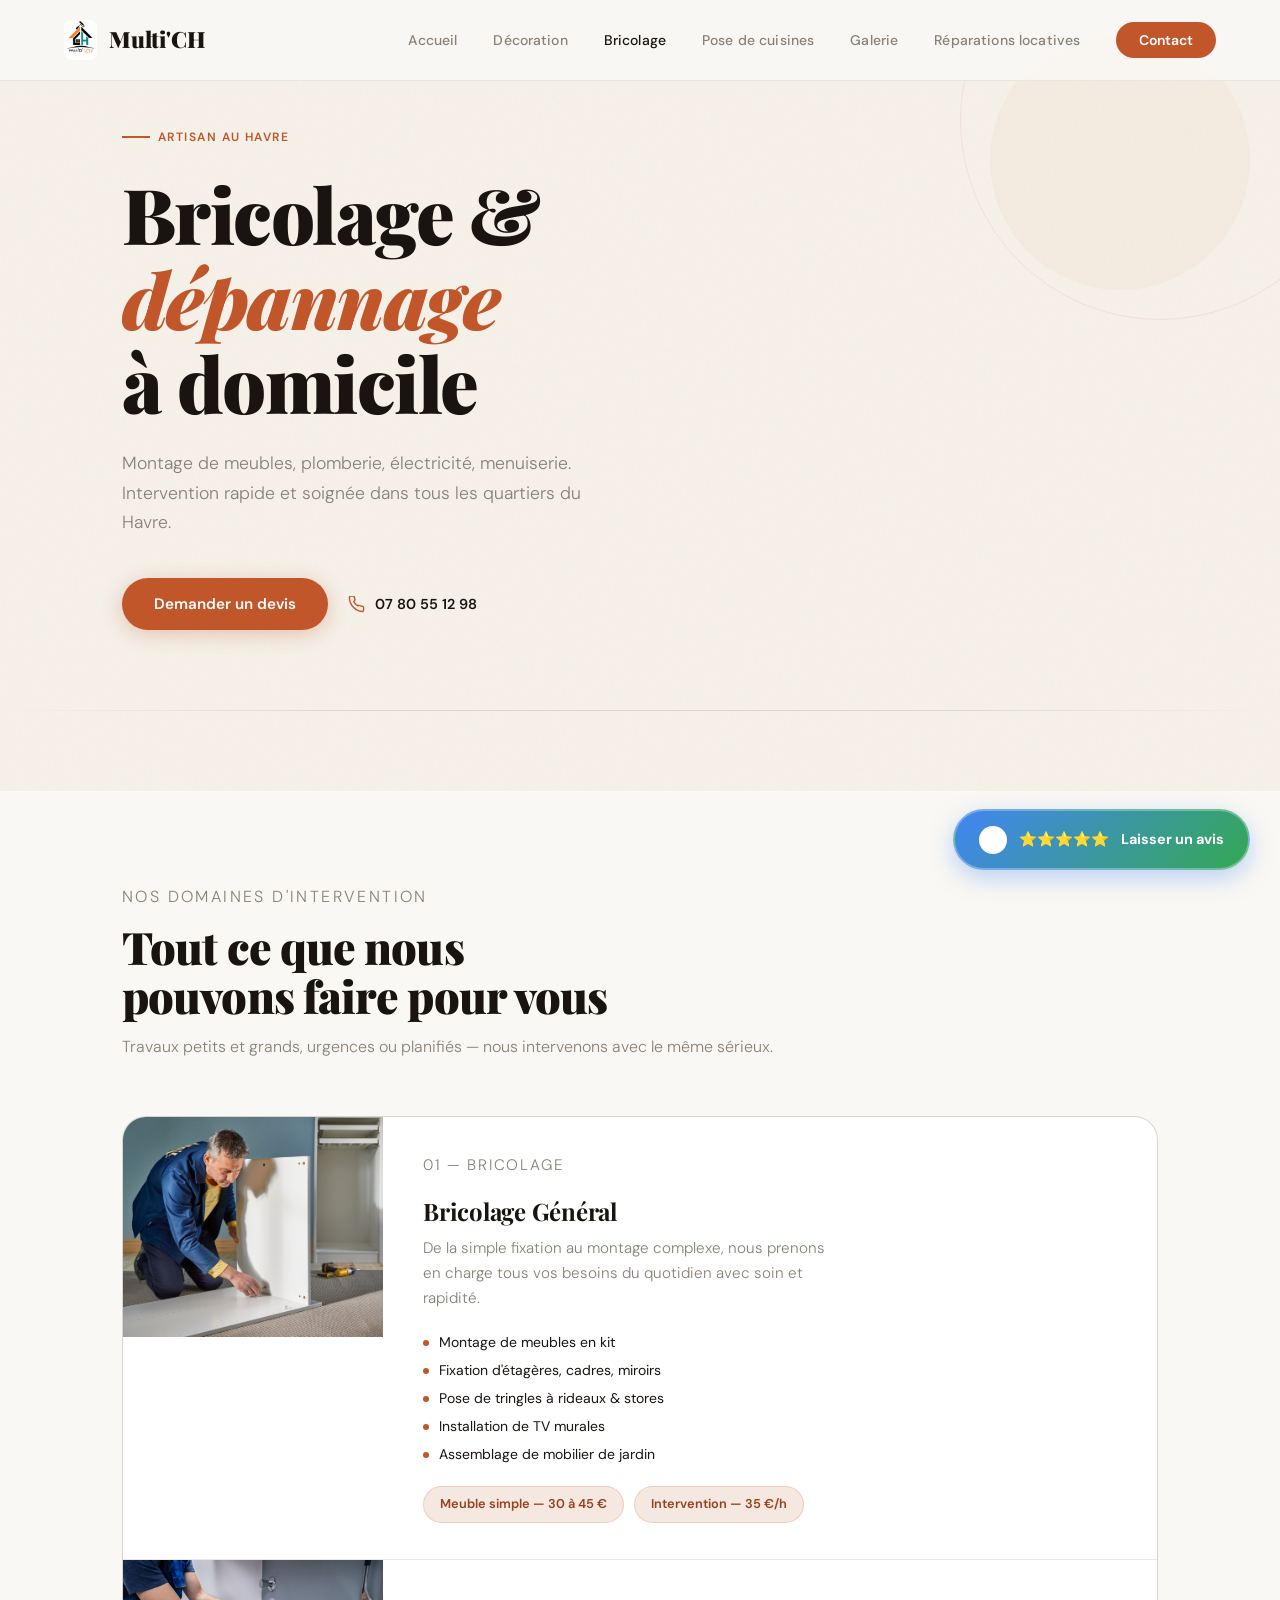
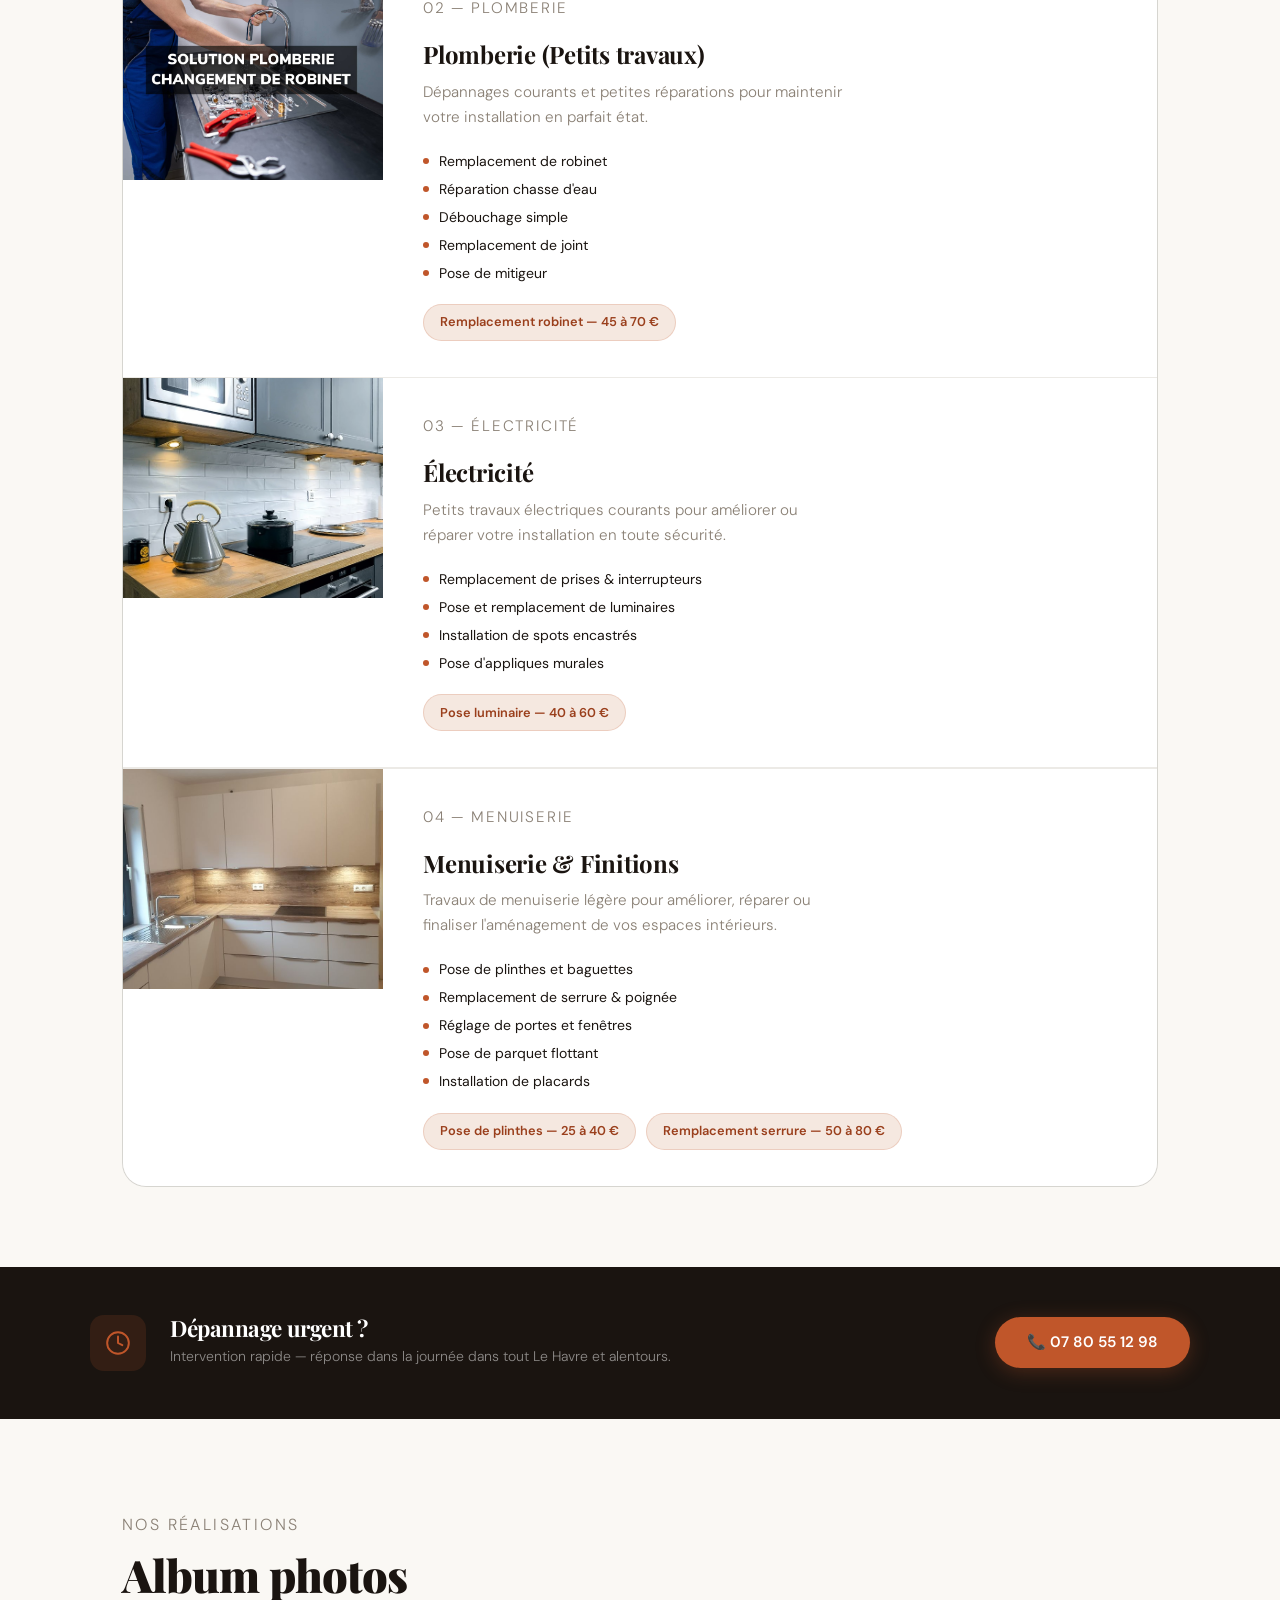
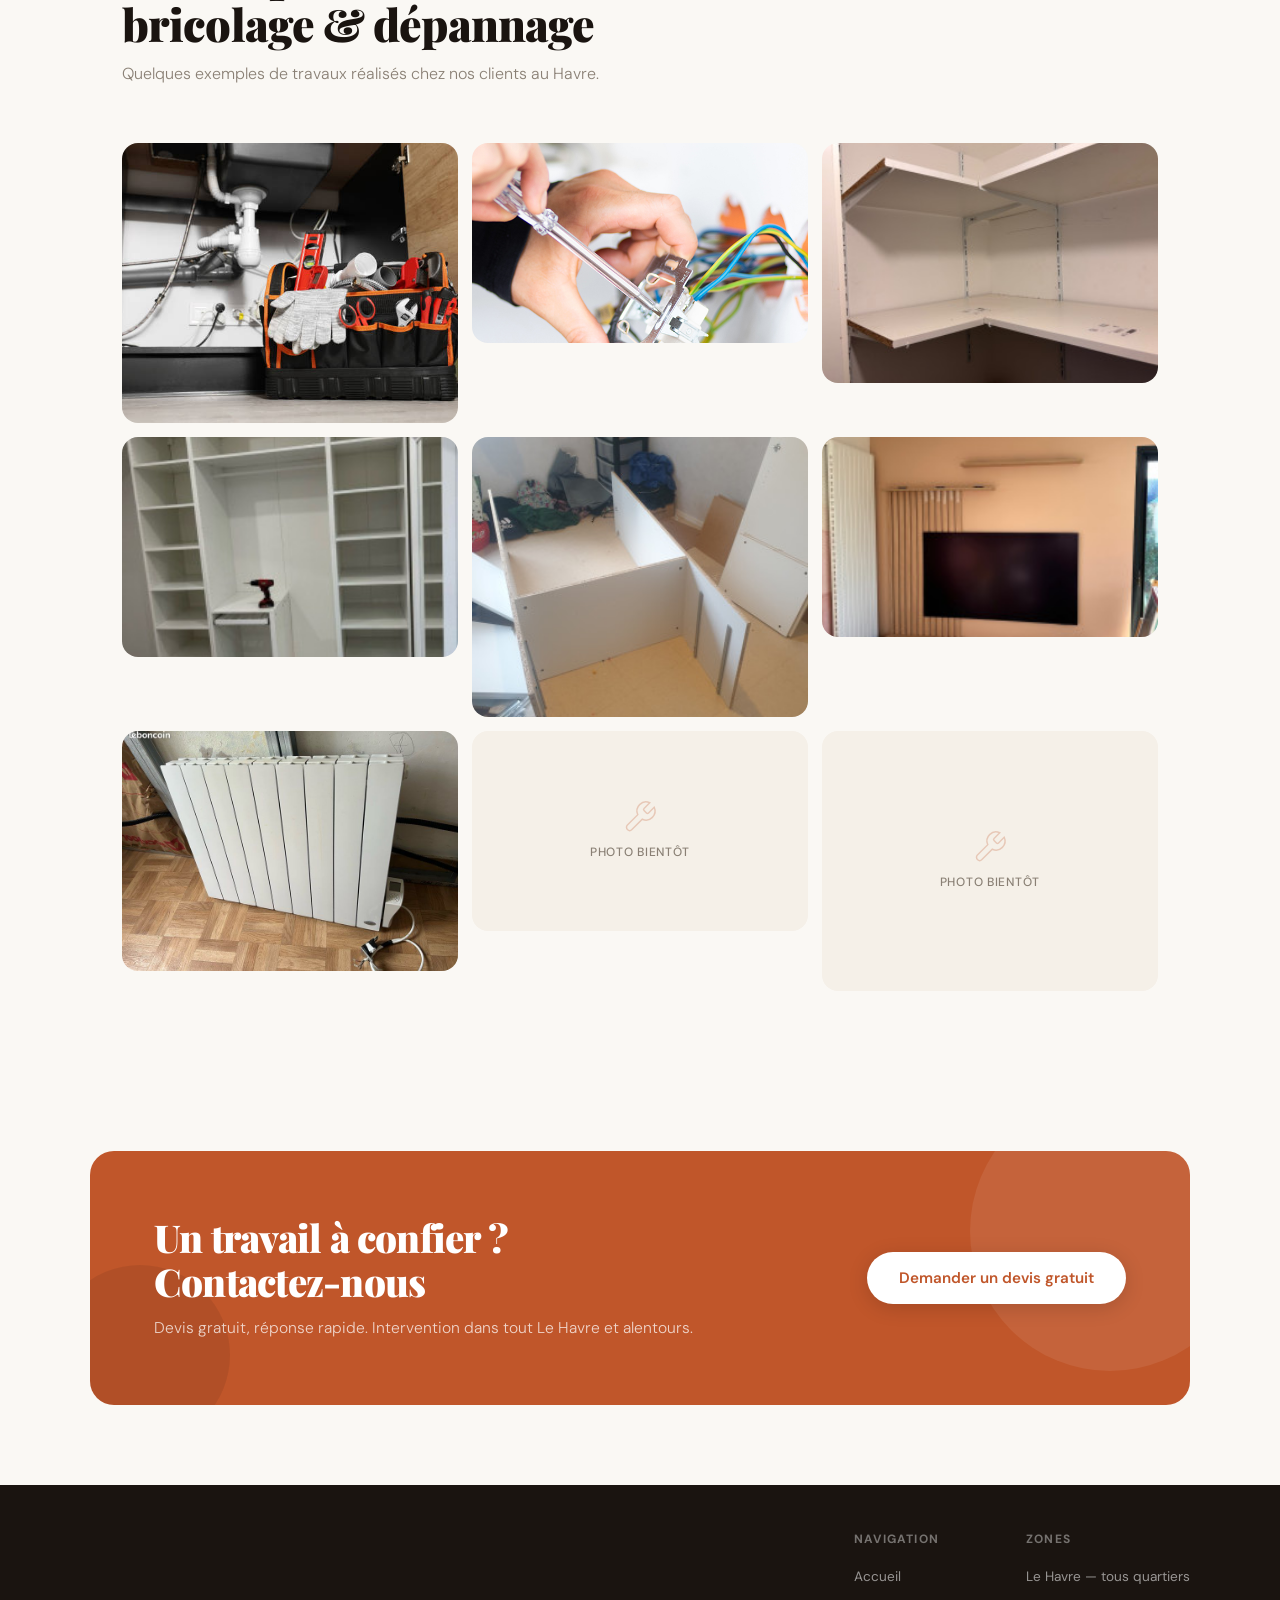
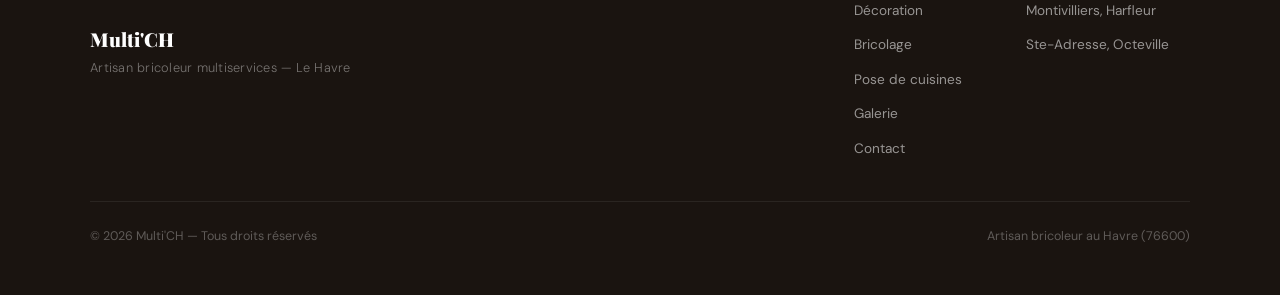
==== commit ef92e6e5: "Update bricolage.html" ====
--- a/bricolage.html
+++ b/bricolage.html
@@ -129,44 +129,31 @@
             padding: var(--section-py) var(--gap);
         }
 
-        /* Grille 2 colonnes avec la 3e en pleine largeur */
-        .prestations-grid {
-            display: grid;
-            grid-template-columns: 1fr 1fr;
-            gap: 1.25rem;
-            margin-top: 3.5rem;
-        }
-
-        /* Carte prestation */
-        .prest-card {
-            background: var(--white);
+        /* Liste verticale identique à decoration.html */
+        .prestations-list {
+            display: flex;
+            flex-direction: column;
+            gap: 1.5px;
+            border: 1px solid rgba(26,20,16,.1);
             border-radius: var(--radius-lg);
             overflow: hidden;
-            border: 1px solid rgba(26,20,16,.07);
-            transition: transform .25s var(--ease-out), box-shadow .25s, border-color .25s;
-        }
-
-        .prest-card:hover {
-            transform: translateY(-5px);
-            box-shadow: var(--shadow-md);
-            border-color: rgba(192,86,42,.2);
-        }
-
-        .prest-card-wide {
-            grid-column: span 2;
+            background: rgba(26,20,16,.06);
+            margin-top: 3.5rem;
+        }
+
+        .prest-card {
             display: grid;
-            grid-template-columns: 380px 1fr;
-        }
+            grid-template-columns: 260px 1fr;
+            background: var(--white);
+            transition: background .25s;
+        }
+
+        .prest-card:hover { background: var(--rust-pale); }
 
         .prest-img {
             position: relative;
             overflow: hidden;
-            height: 240px;
-        }
-
-        .prest-card-wide .prest-img {
-            height: 100%;
-            min-height: 260px;
+            height: 220px;
         }
 
         .prest-img img {
@@ -177,7 +164,7 @@
         }
 
         .prest-card:hover .prest-img img {
-            transform: scale(1.05);
+            transform: scale(1.06);
         }
 
         /* Placeholder image */
@@ -193,14 +180,10 @@
         .prest-img .img-ph svg { opacity: .18; color: var(--rust); }
 
         .prest-body {
-            padding: 2rem 2.25rem;
-        }
-
-        .prest-card-wide .prest-body {
+            padding: 2.25rem 2.5rem;
             display: flex;
             flex-direction: column;
             justify-content: center;
-            padding: 2.5rem 3rem;
         }
 
         .prest-number {
@@ -209,26 +192,33 @@
             letter-spacing: .12em;
             color: var(--rust);
             text-transform: uppercase;
-            margin-bottom: .5rem;
+            margin-bottom: .6rem;
         }
 
         .prest-body h3 {
-            font-size: 1.4rem;
+            font-family: var(--f-display);
+            font-size: 1.5rem;
+            font-weight: 700;
+            color: var(--ink);
             margin-bottom: .75rem;
+            letter-spacing: -.01em;
         }
 
         .prest-body > p {
-            font-size: .9rem;
+            color: var(--stone);
+            font-size: .95rem;
             line-height: 1.65;
-            margin-bottom: 1.5rem;
+            font-weight: 300;
+            max-width: 420px;
+            margin-bottom: 1.25rem;
         }
 
         /* Liste items */
         .prest-items {
             display: flex;
             flex-direction: column;
-            gap: .4rem;
-            margin-bottom: 1.75rem;
+            gap: .35rem;
+            margin-bottom: 1.25rem;
         }
 
         .prest-item {
@@ -395,13 +385,11 @@
 
         /* ── Responsive ── */
         @media (max-width: 900px) {
-            .prestations-grid { grid-template-columns: 1fr; }
-            .prest-card-wide {
-                grid-column: span 1;
+            .prest-card {
                 grid-template-columns: 1fr;
             }
-            .prest-card-wide .prest-img { height: 220px; min-height: unset; }
-            .prest-card-wide .prest-body { padding: 2rem 2.25rem; }
+            .prest-img { height: 200px; }
+            .prest-body { padding: 2rem 2.25rem; }
 
             .brico-gallery { grid-template-columns: repeat(2, 1fr); }
             .brico-gallery .g-item { height: 200px !important; }
@@ -479,10 +467,10 @@
         <p>Travaux petits et grands, urgences ou planifiés — nous intervenons avec le même sérieux.</p>
     </div>
 
-    <div class="prestations-grid">
-
-        <!-- Bricolage général — carte large -->
-        <div class="prest-card prest-card-wide" data-reveal>
+    <div class="prestations-list">
+
+        <!-- Bricolage général -->
+        <div class="prest-card" data-reveal>
             <div class="prest-img">
                 <img src="images/bricolage.jpg" alt="Bricolage général"
                      onerror="this.outerHTML='<div class=img-ph><svg width=52 height=52 viewBox=\'0 0 24 24\' fill=\'none\' stroke=\'currentColor\' stroke-width=\'1\'><path d=\'M14.7 6.3a1 1 0 000 1.4l1.6 1.6a1 1 0 001.4 0l3.77-3.77a6 6 0 01-7.94 7.94l-6.91 6.91a2.12 2.12 0 01-3-3l6.91-6.91a6 6 0 017.94-7.94l-3.76 3.76z\'/></svg></div>'">
@@ -550,8 +538,8 @@
             </div>
         </div>
 
-        <!-- Menuiserie — carte large -->
-        <div class="prest-card prest-card-wide" data-reveal>
+        <!-- Menuiserie -->
+        <div class="prest-card" data-reveal data-reveal-delay="3">
             <div class="prest-img">
                 <img src="images/menuiserie.jpg" alt="Menuiserie"
                      onerror="this.outerHTML='<div class=img-ph><svg width=52 height=52 viewBox=\'0 0 24 24\' fill=\'none\' stroke=\'currentColor\' stroke-width=\'1\'><rect x=\'3\' y=\'3\' width=\'7\' height=\'18\' rx=\'1\'/><rect x=\'14\' y=\'3\' width=\'7\' height=\'9\' rx=\'1\'/><rect x=\'14\' y=\'16\' width=\'7\' height=\'5\' rx=\'1\'/></svg></div>'">
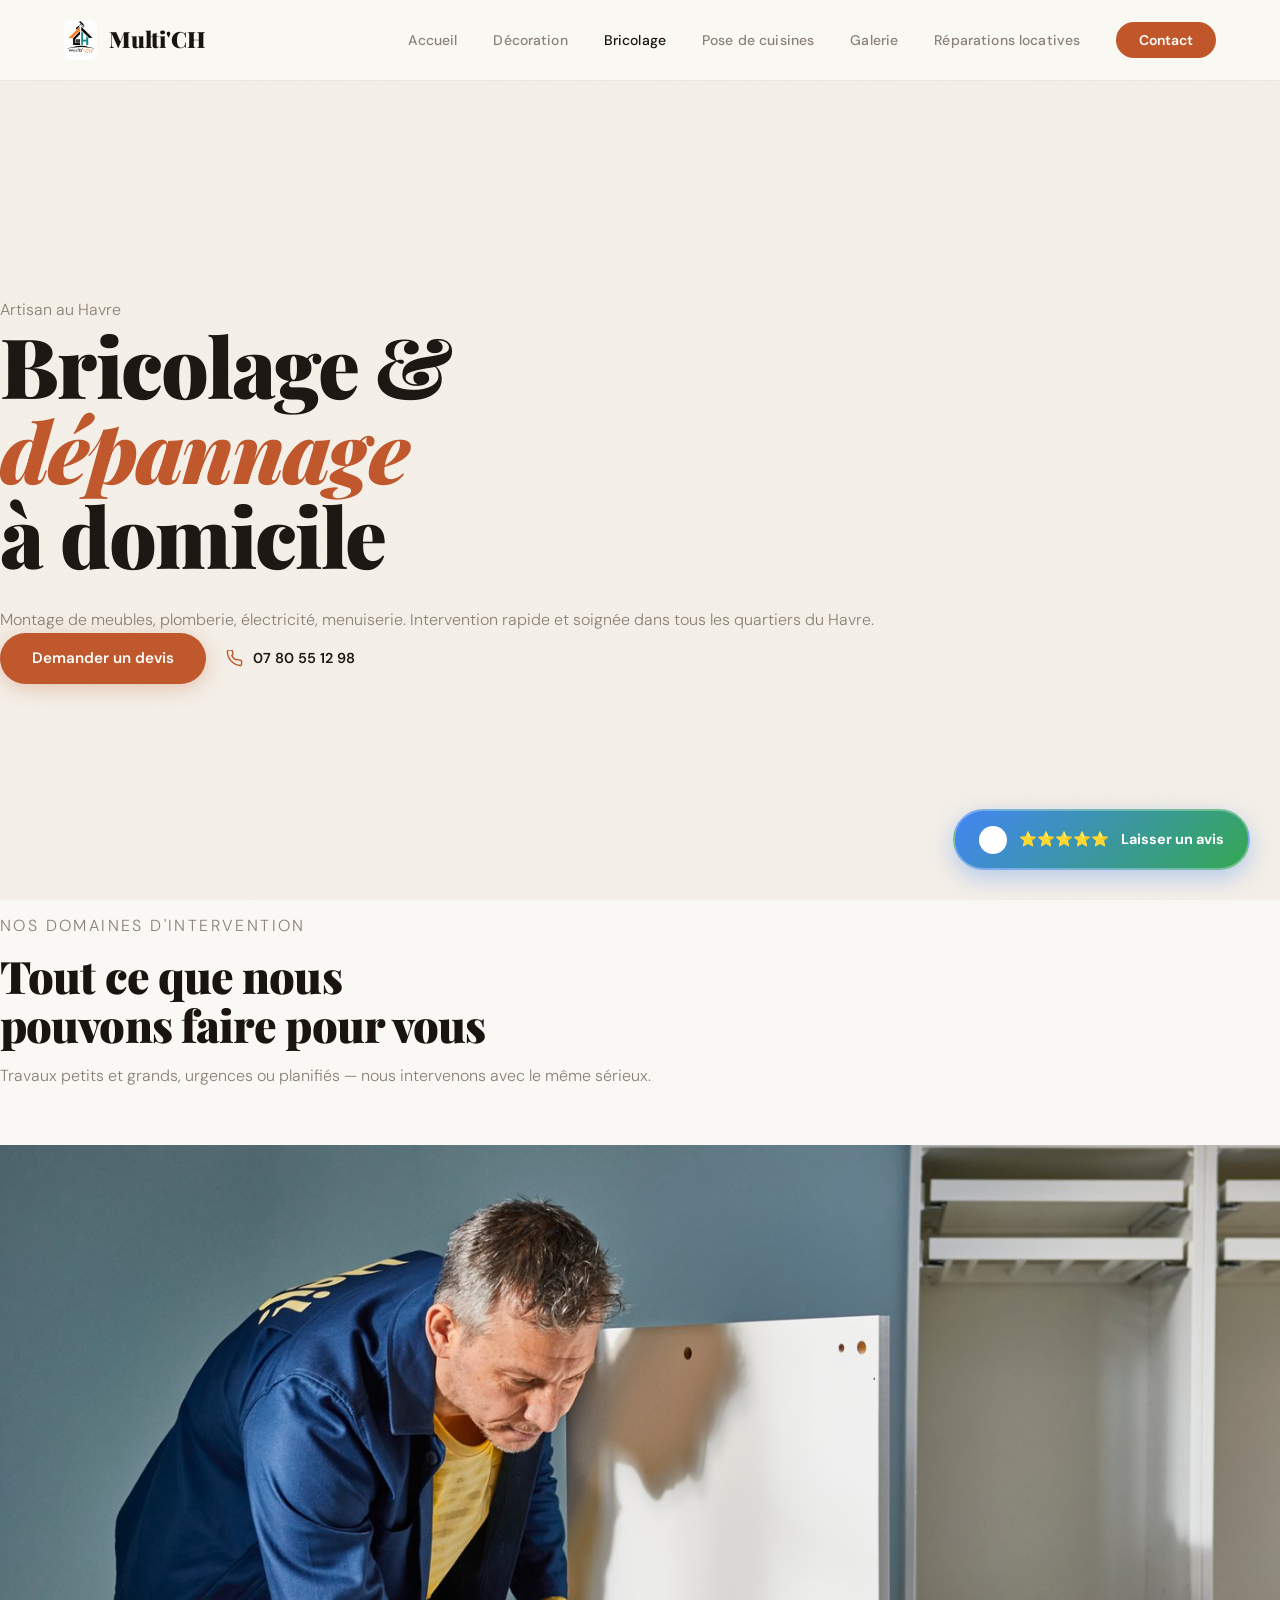
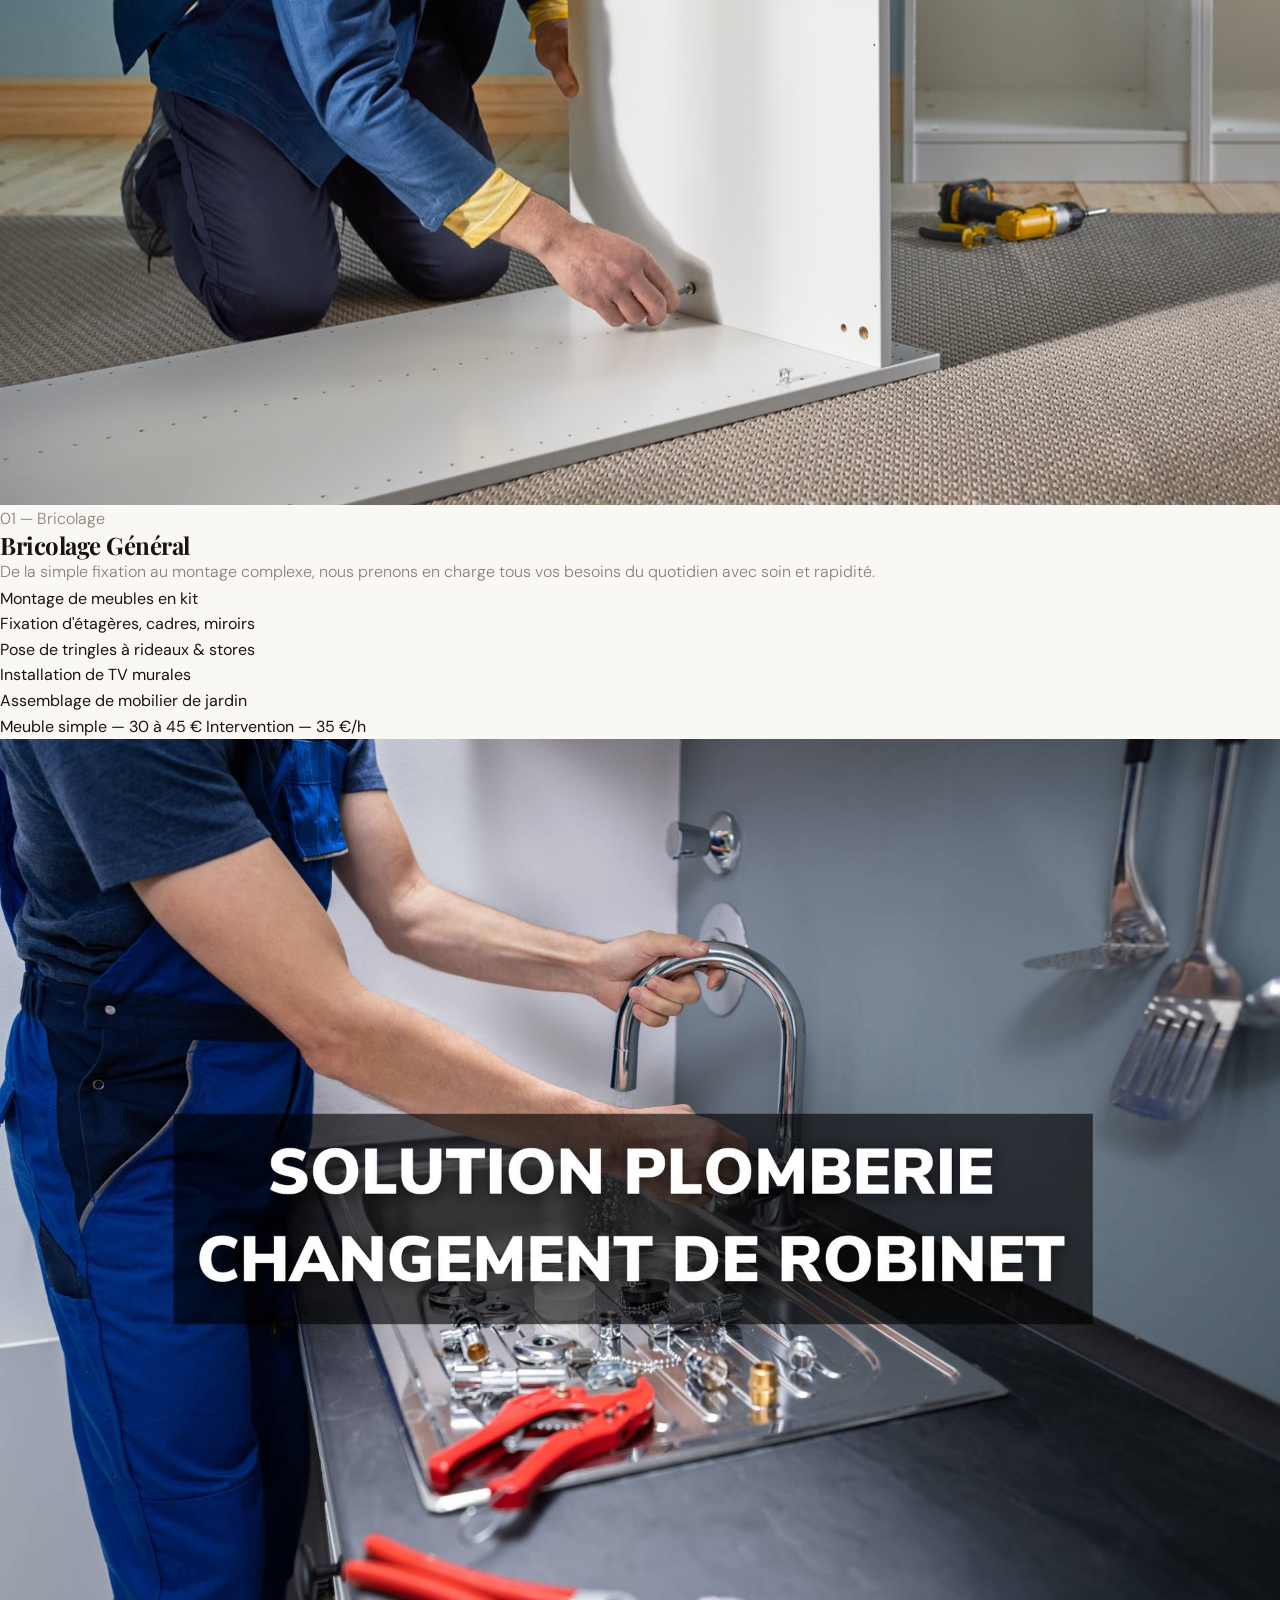
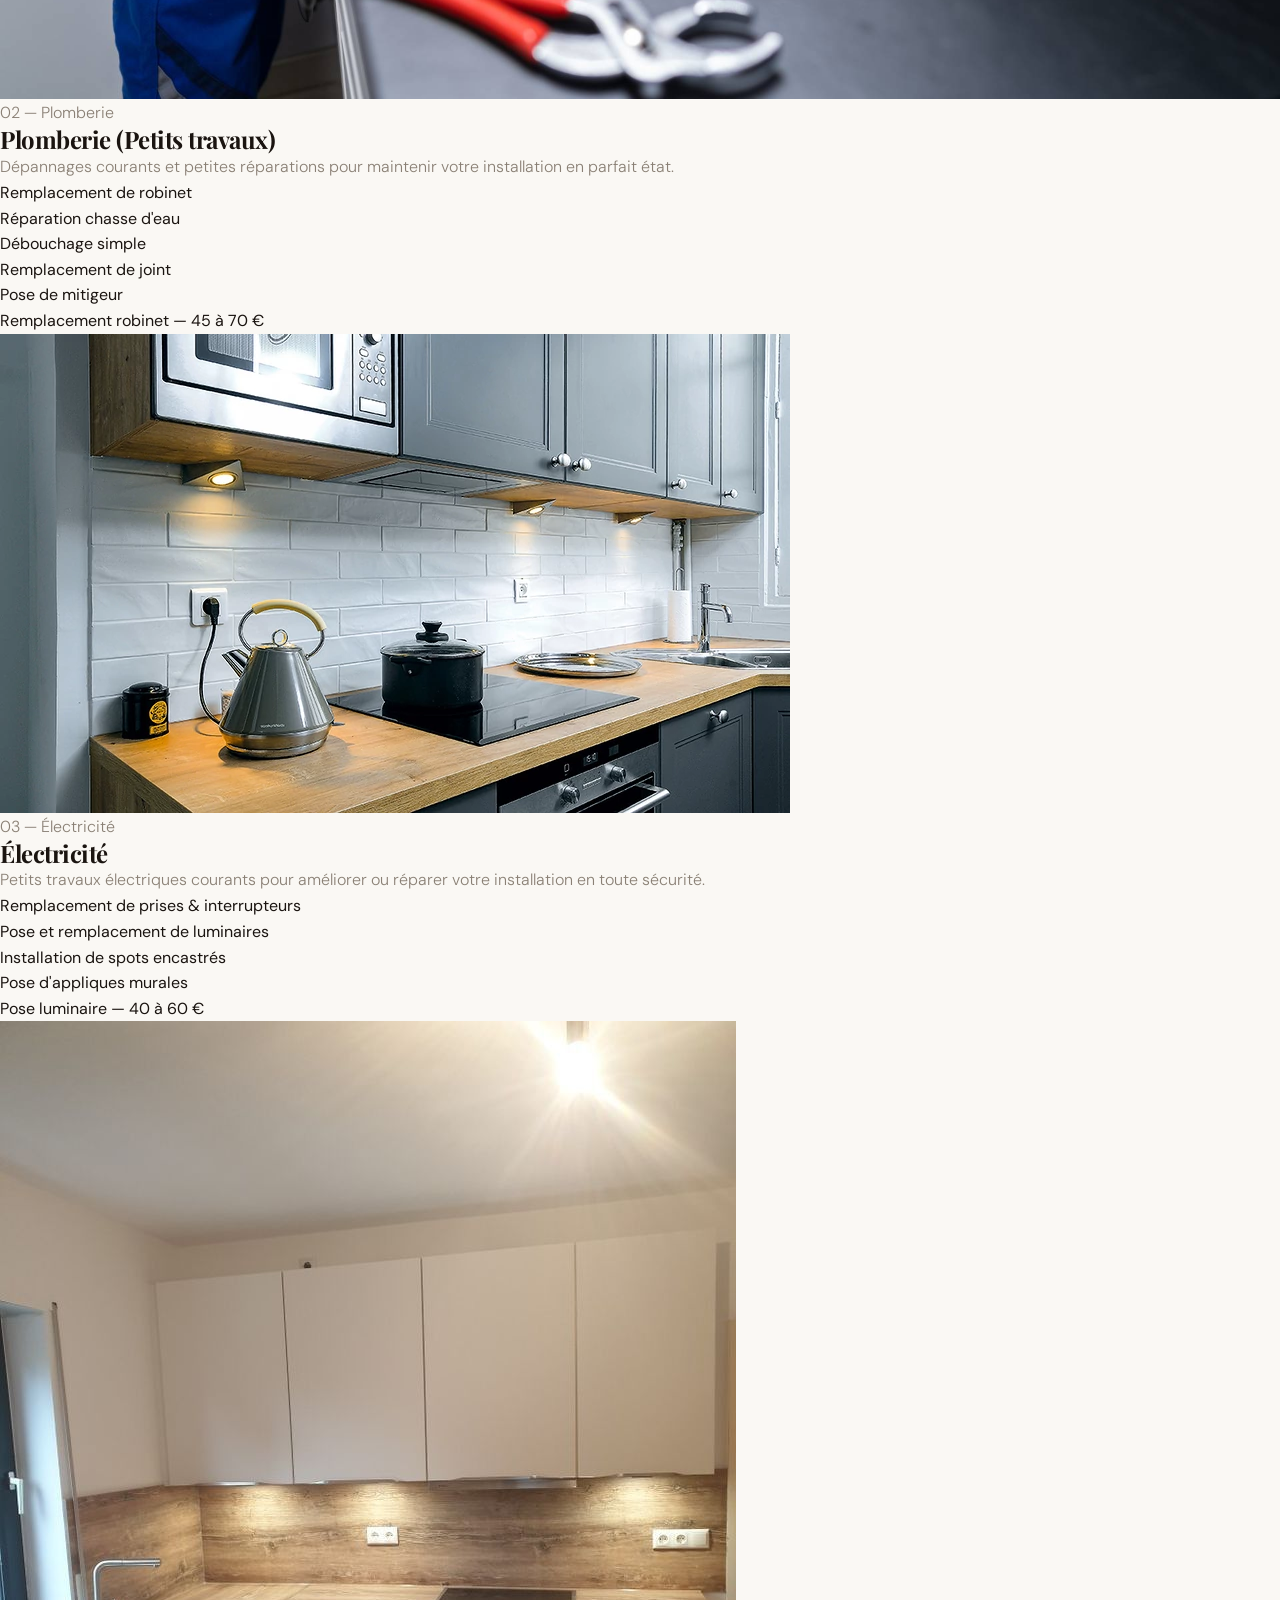
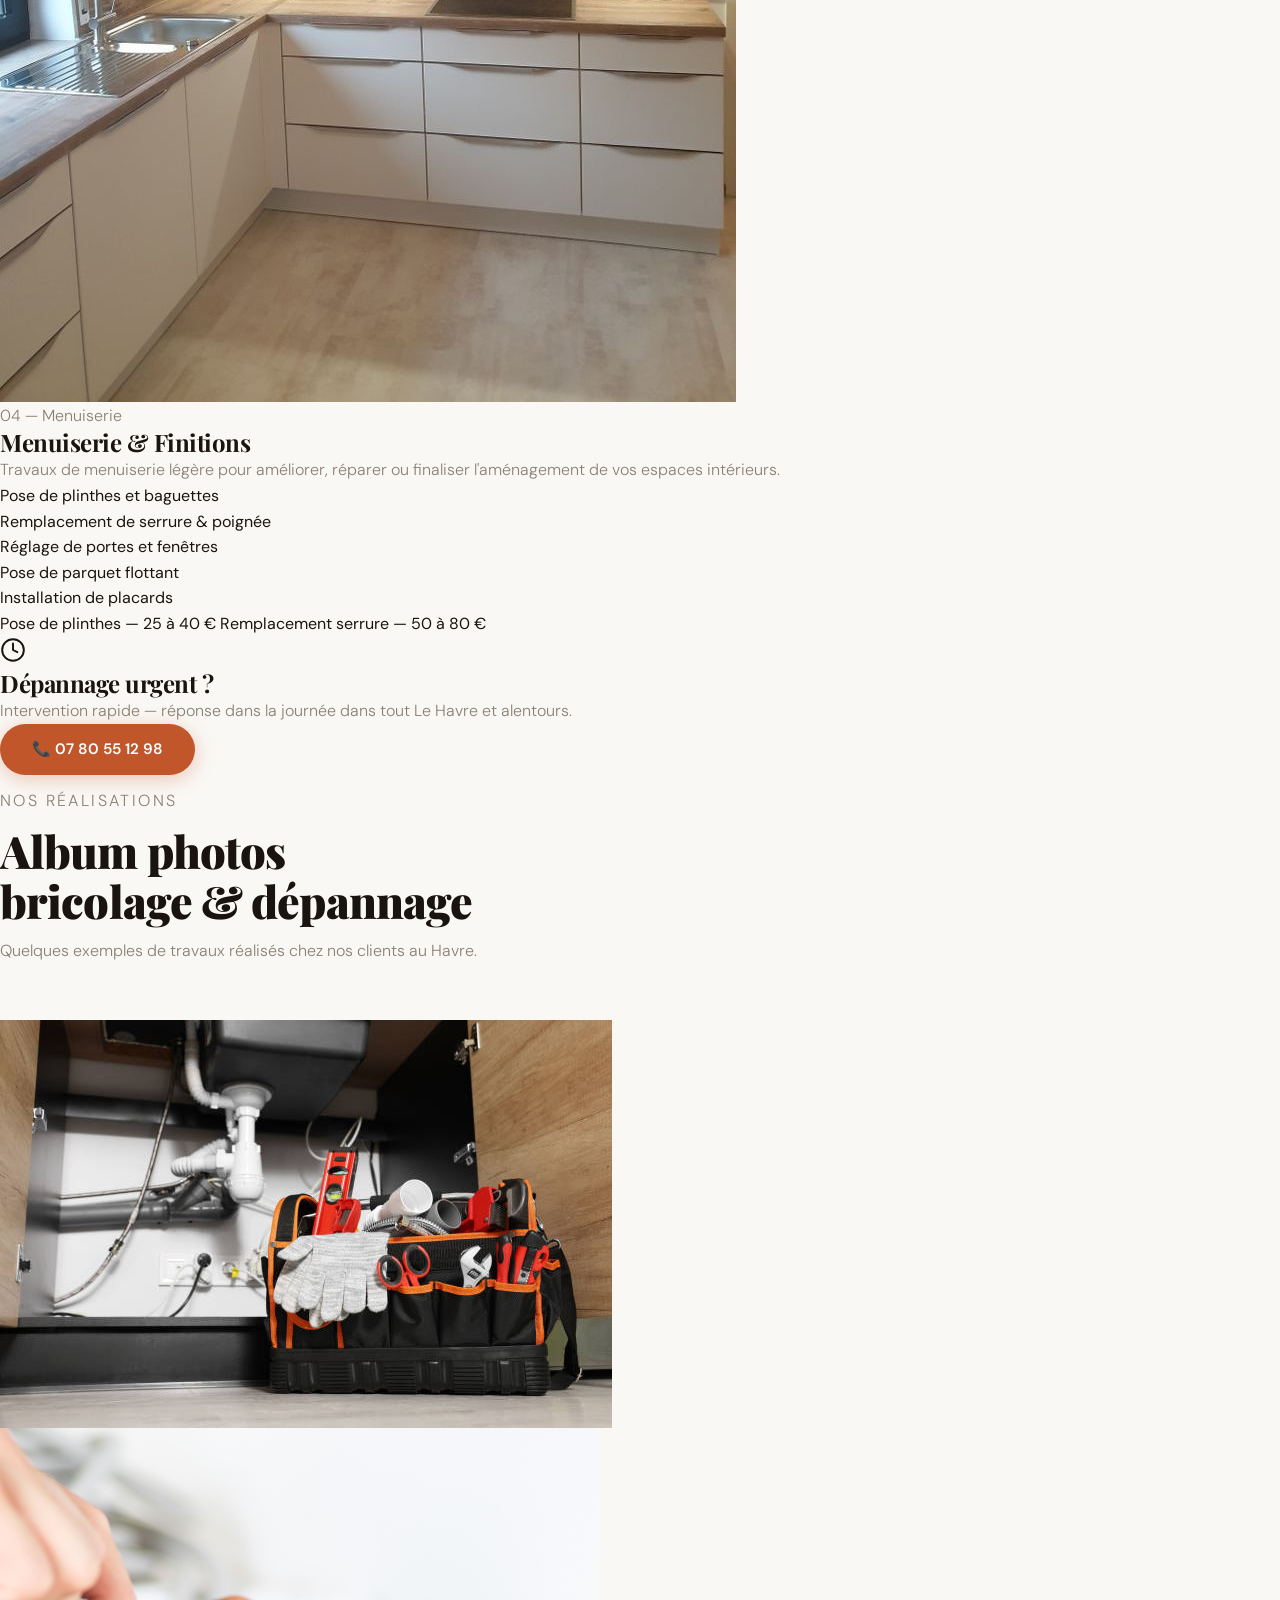
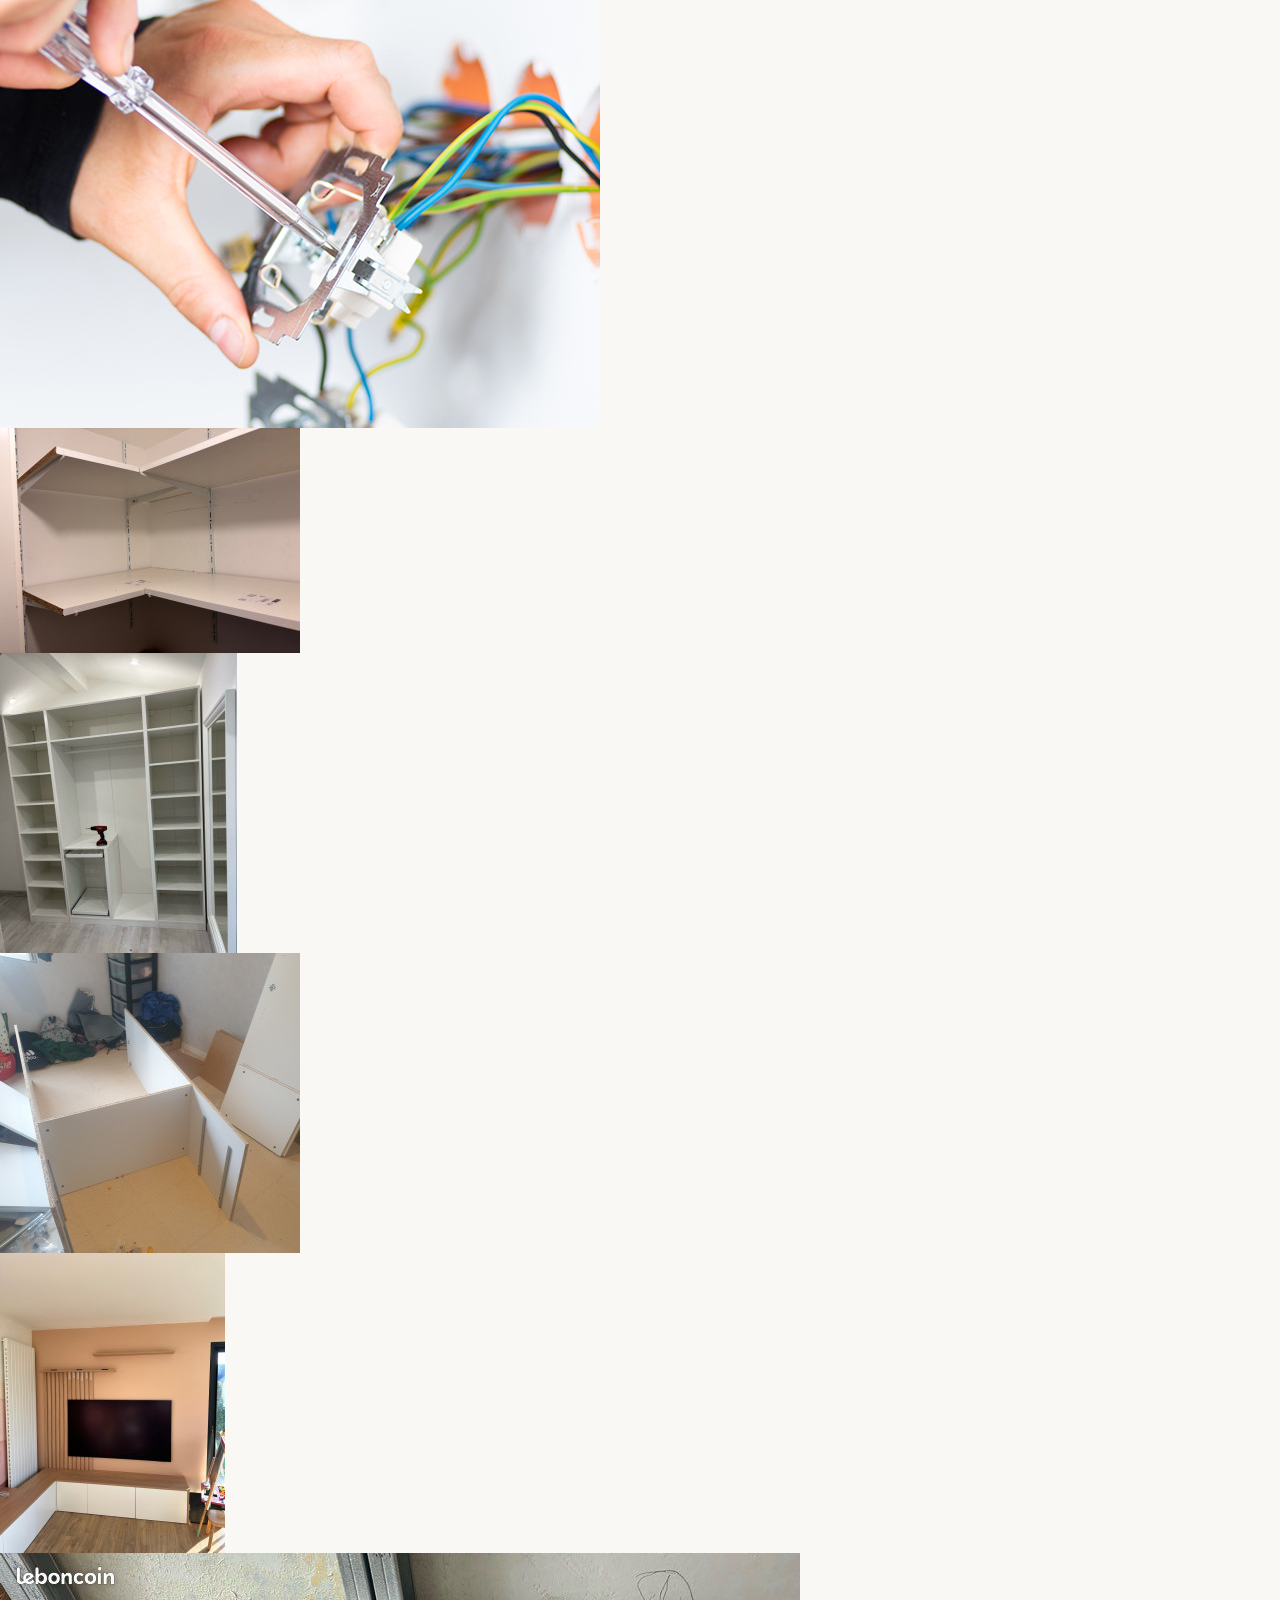
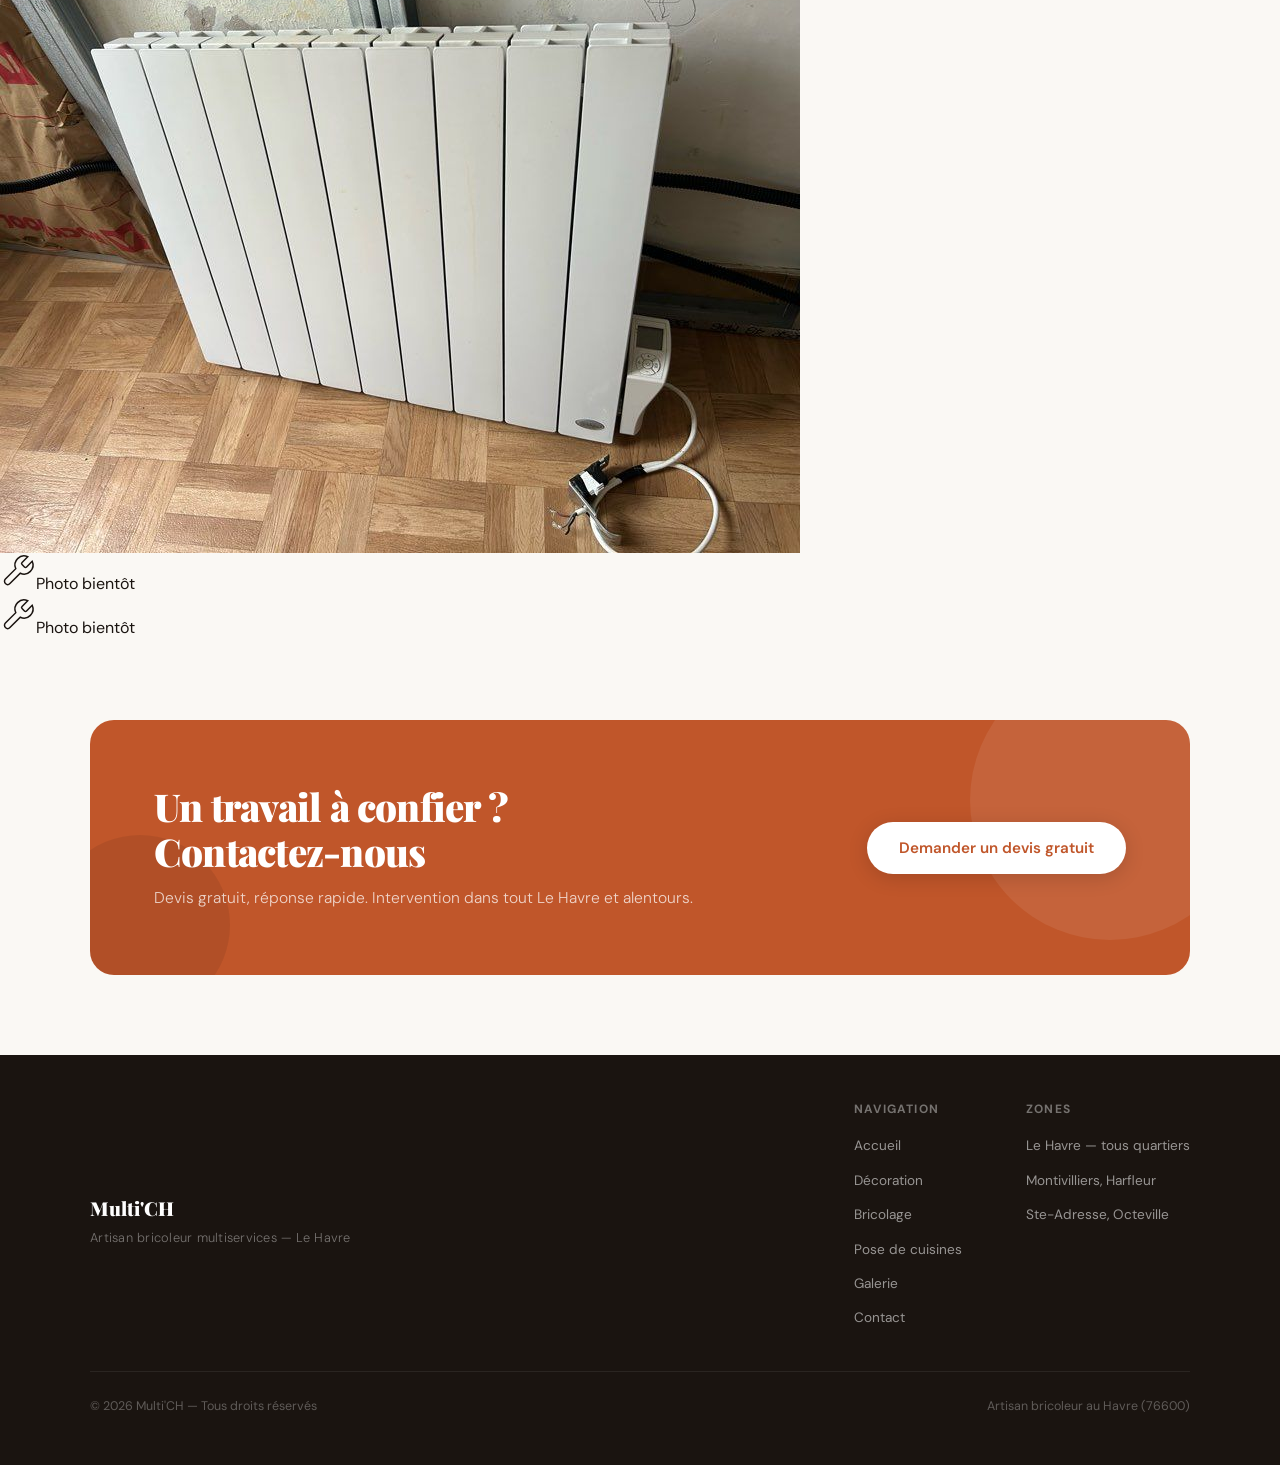
==== commit 4420cb04: "Update bricolage.html" ====
--- a/bricolage.html
+++ b/bricolage.html
@@ -7,401 +7,10 @@
     <meta name="keywords" content="bricoleur Havre, montage meuble Havre, plomberie Havre, électricité Havre, dépannage domicile 76600">
     <meta name="robots" content="index, follow">
     <title>Bricolage & Dépannage — Multi'CH Le Havre</title>
+  <link rel="icon" href="favicon.ico" type="image/x-icon">
     <link rel="preconnect" href="https://fonts.googleapis.com">
     <link href="https://fonts.googleapis.com/css2?family=Playfair+Display:ital,wght@0,700;0,900;1,700&family=DM+Sans:wght@300;400;500;600&display=swap" rel="stylesheet">
     <link rel="stylesheet" href="style.css">
-    <style>
-        /* ══════════════════════════════════════════
-           STYLES SPÉCIFIQUES — bricolage.html
-           ══════════════════════════════════════════ */
-
-        /* ── Hero ── */
-        .hero {
-            padding-top: 120px;
-            padding-bottom: 80px;
-            background: var(--sand);
-            position: relative;
-            overflow: hidden;
-        }
-
-        .hero::before {
-            content: '';
-            position: absolute;
-            inset: 0;
-            background-image: url("data:image/svg+xml,%3Csvg viewBox='0 0 256 256' xmlns='http://www.w3.org/2000/svg'%3E%3Cfilter id='n'%3E%3CfeTurbulence type='fractalNoise' baseFrequency='0.9' numOctaves='4' stitchTiles='stitch'/%3E%3C/filter%3E%3Crect width='100%25' height='100%25' filter='url(%23n)' opacity='0.04'/%3E%3C/svg%3E");
-            pointer-events: none;
-            opacity: .5;
-        }
-
-        /* Cercles décoratifs */
-        .hero-deco-1 {
-            position: absolute;
-            right: -80px; top: -80px;
-            width: 400px; height: 400px;
-            border-radius: 50%;
-            border: 1px solid rgba(192,86,42,.1);
-            pointer-events: none;
-        }
-
-        .hero-deco-2 {
-            position: absolute;
-            right: 30px; top: 30px;
-            width: 260px; height: 260px;
-            border-radius: 50%;
-            background: rgba(192,86,42,.04);
-            pointer-events: none;
-        }
-
-        .hero-inner {
-            max-width: var(--container);
-            margin: 0 auto;
-            padding: 0 var(--gap);
-            position: relative;
-            z-index: 1;
-        }
-
-        .hero-label {
-            display: inline-flex;
-            align-items: center;
-            gap: .5rem;
-            font-size: .75rem;
-            font-weight: 600;
-            letter-spacing: .12em;
-            text-transform: uppercase;
-            color: var(--rust);
-            margin-bottom: 1.5rem;
-        }
-
-        .hero-label::before {
-            content: '';
-            display: block;
-            width: 28px; height: 2px;
-            background: var(--rust);
-        }
-
-        .hero h1 {
-            font-size: clamp(2.8rem, 6vw, 5rem);
-            max-width: 800px;
-            margin-bottom: 1.5rem;
-        }
-
-        .hero h1 em {
-            font-style: italic;
-            color: var(--rust);
-        }
-
-        .hero-sub {
-            font-size: 1.1rem;
-            max-width: 500px;
-            margin-bottom: 2.5rem;
-        }
-
-        .hero-actions {
-            display: flex;
-            align-items: center;
-            gap: 1.25rem;
-            flex-wrap: wrap;
-        }
-
-        .hero-tel {
-            display: flex;
-            align-items: center;
-            gap: .6rem;
-            font-size: .9rem;
-            font-weight: 600;
-            color: var(--ink);
-            transition: color .2s;
-        }
-
-        .hero-tel:hover { color: var(--rust); }
-        .hero-tel svg { color: var(--rust); }
-
-        .hero-bar {
-            margin-top: 5rem;
-            height: 1px;
-            background: linear-gradient(90deg, transparent, rgba(26,20,16,.12) 30%, rgba(26,20,16,.12) 70%, transparent);
-        }
-
-        /* ── Prestations ── */
-        .prestations-section {
-            max-width: var(--container);
-            margin: 0 auto;
-            padding: var(--section-py) var(--gap);
-        }
-
-        /* Liste verticale identique à decoration.html */
-        .prestations-list {
-            display: flex;
-            flex-direction: column;
-            gap: 1.5px;
-            border: 1px solid rgba(26,20,16,.1);
-            border-radius: var(--radius-lg);
-            overflow: hidden;
-            background: rgba(26,20,16,.06);
-            margin-top: 3.5rem;
-        }
-
-        .prest-card {
-            display: grid;
-            grid-template-columns: 260px 1fr;
-            background: var(--white);
-            transition: background .25s;
-        }
-
-        .prest-card:hover { background: var(--rust-pale); }
-
-        .prest-img {
-            position: relative;
-            overflow: hidden;
-            height: 220px;
-        }
-
-        .prest-img img {
-            width: 100%;
-            height: 100%;
-            object-fit: cover;
-            transition: transform .5s var(--ease-out);
-        }
-
-        .prest-card:hover .prest-img img {
-            transform: scale(1.06);
-        }
-
-        /* Placeholder image */
-        .prest-img .img-ph {
-            width: 100%;
-            height: 100%;
-            background: var(--sand);
-            display: flex;
-            align-items: center;
-            justify-content: center;
-        }
-
-        .prest-img .img-ph svg { opacity: .18; color: var(--rust); }
-
-        .prest-body {
-            padding: 2.25rem 2.5rem;
-            display: flex;
-            flex-direction: column;
-            justify-content: center;
-        }
-
-        .prest-number {
-            font-size: .7rem;
-            font-weight: 700;
-            letter-spacing: .12em;
-            color: var(--rust);
-            text-transform: uppercase;
-            margin-bottom: .6rem;
-        }
-
-        .prest-body h3 {
-            font-family: var(--f-display);
-            font-size: 1.5rem;
-            font-weight: 700;
-            color: var(--ink);
-            margin-bottom: .75rem;
-            letter-spacing: -.01em;
-        }
-
-        .prest-body > p {
-            color: var(--stone);
-            font-size: .95rem;
-            line-height: 1.65;
-            font-weight: 300;
-            max-width: 420px;
-            margin-bottom: 1.25rem;
-        }
-
-        /* Liste items */
-        .prest-items {
-            display: flex;
-            flex-direction: column;
-            gap: .35rem;
-            margin-bottom: 1.25rem;
-        }
-
-        .prest-item {
-            display: flex;
-            align-items: center;
-            gap: .65rem;
-            font-size: .875rem;
-            color: var(--ink);
-            font-weight: 400;
-        }
-
-        .prest-item::before {
-            content: '';
-            width: 6px; height: 6px;
-            border-radius: 50%;
-            background: var(--rust);
-            flex-shrink: 0;
-        }
-
-        /* Tarif pill */
-        .prest-tarif {
-            display: inline-flex;
-            align-items: center;
-            gap: .5rem;
-            background: var(--rust-pale);
-            border: 1px solid rgba(192,86,42,.18);
-            border-radius: var(--radius-pill);
-            padding: .45rem 1rem;
-            font-size: .8rem;
-            font-weight: 600;
-            color: var(--rust-dark);
-        }
-
-        .prest-tarifs {
-            display: flex;
-            gap: .6rem;
-            flex-wrap: wrap;
-        }
-
-        /* ── Urgence bandeau ── */
-        .urgence-band {
-            background: var(--ink);
-            padding: 3rem var(--gap);
-        }
-
-        .urgence-inner {
-            max-width: var(--container);
-            margin: 0 auto;
-            display: flex;
-            align-items: center;
-            justify-content: space-between;
-            gap: 2rem;
-            flex-wrap: wrap;
-        }
-
-        .urgence-left {
-            display: flex;
-            align-items: center;
-            gap: 1.5rem;
-        }
-
-        .urgence-icon {
-            width: 56px; height: 56px;
-            background: rgba(192,86,42,.15);
-            border-radius: 14px;
-            display: flex;
-            align-items: center;
-            justify-content: center;
-            color: var(--rust);
-            flex-shrink: 0;
-        }
-
-        .urgence-text h3 {
-            font-family: var(--f-display);
-            font-size: 1.4rem;
-            font-weight: 700;
-            color: var(--white);
-            margin-bottom: .3rem;
-        }
-
-        .urgence-text p {
-            font-size: .875rem;
-            color: rgba(255,255,255,.5);
-            margin: 0;
-        }
-
-        /* ── Galerie ── */
-        .galerie-section {
-            max-width: var(--container);
-            margin: 0 auto;
-            padding: var(--section-py) var(--gap);
-        }
-
-        /* Grille masonry-like 3 colonnes */
-        .brico-gallery {
-            display: grid;
-            grid-template-columns: repeat(3, 1fr);
-            gap: .85rem;
-            margin-top: 3rem;
-        }
-
-        /* Variations de hauteur */
-        .brico-gallery .g-item {
-            border-radius: var(--radius-md);
-            overflow: hidden;
-            position: relative;
-            background: var(--sand);
-        }
-
-        .brico-gallery .g-item:nth-child(1) { height: 280px; }
-        .brico-gallery .g-item:nth-child(2) { height: 200px; }
-        .brico-gallery .g-item:nth-child(3) { height: 240px; }
-        .brico-gallery .g-item:nth-child(4) { height: 220px; }
-        .brico-gallery .g-item:nth-child(5) { height: 280px; }
-        .brico-gallery .g-item:nth-child(6) { height: 200px; }
-        .brico-gallery .g-item:nth-child(7) { height: 240px; }
-        .brico-gallery .g-item:nth-child(8) { height: 200px; }
-        .brico-gallery .g-item:nth-child(9) { height: 260px; }
-
-        .brico-gallery .g-item img {
-            width: 100%;
-            height: 100%;
-            object-fit: cover;
-            transition: transform .5s var(--ease-out);
-            display: block;
-        }
-
-        .brico-gallery .g-item:hover img {
-            transform: scale(1.07);
-        }
-
-        /* Overlay au hover */
-        .brico-gallery .g-item::after {
-            content: '';
-            position: absolute;
-            inset: 0;
-            background: rgba(192,86,42,.0);
-            transition: background .3s;
-            pointer-events: none;
-        }
-
-        .brico-gallery .g-item:hover::after {
-            background: rgba(192,86,42,.12);
-        }
-
-        /* Placeholder si image absente */
-        .brico-gallery .g-ph {
-            width: 100%;
-            height: 100%;
-            display: flex;
-            flex-direction: column;
-            align-items: center;
-            justify-content: center;
-            gap: .5rem;
-            color: var(--stone);
-            background: var(--sand);
-            font-size: .75rem;
-            font-weight: 500;
-            letter-spacing: .06em;
-            text-transform: uppercase;
-        }
-
-        .brico-gallery .g-ph svg { opacity: .25; color: var(--rust); }
-
-        /* ── Responsive ── */
-        @media (max-width: 900px) {
-            .prest-card {
-                grid-template-columns: 1fr;
-            }
-            .prest-img { height: 200px; }
-            .prest-body { padding: 2rem 2.25rem; }
-
-            .brico-gallery { grid-template-columns: repeat(2, 1fr); }
-            .brico-gallery .g-item { height: 200px !important; }
-
-            .urgence-inner { flex-direction: column; align-items: flex-start; }
-        }
-
-        @media (max-width: 600px) {
-            .brico-gallery { grid-template-columns: 1fr; }
-            .brico-gallery .g-item { height: 220px !important; }
-        }
-    </style>
 </head>
 <body>
 
--- a/style.css
+++ b/style.css
@@ -1,8 +1,5 @@
 /* ============================================================
-   MULTI'CH — Feuille de style globale
-   Utilisée par : index.html, decoration.html, bricolage.html,
-                  cuisine.html, galerie.html, reparations.html,
-                  contact.html
+   MULTI'CH — Feuille de style globale (fusionnée)
    ============================================================ */
 
 
@@ -10,7 +7,6 @@
    1. TOKENS (variables CSS)
    ============================================================ */
 :root {
-    /* Couleurs */
     --ink:         #1a1410;
     --sand:        #f5f0e8;
     --cream:       #faf8f4;
@@ -20,16 +16,13 @@
     --stone:       #8a8075;
     --white:       #ffffff;
 
-    /* Typographie */
     --f-display: 'Playfair Display', Georgia, serif;
     --f-body:    'DM Sans', sans-serif;
 
-    /* Espacements */
     --section-py:  5rem;
     --container:   1100px;
     --gap:         2rem;
 
-    /* Effets */
     --ease-out:    cubic-bezier(0.22, 1, 0.36, 1);
     --shadow-sm:   0 2px 8px rgba(26,20,16,.06);
     --shadow-md:   0 8px 32px rgba(26,20,16,.10);
@@ -50,9 +43,7 @@
     box-sizing: border-box;
 }
 
-html {
-    scroll-behavior: smooth;
-}
+html { scroll-behavior: smooth; }
 
 body {
     font-family: var(--f-body);
@@ -64,23 +55,13 @@
     -webkit-font-smoothing: antialiased;
 }
 
-img {
-    display: block;
-    max-width: 100%;
-}
-
-a {
-    text-decoration: none;
-    color: inherit;
-}
-
-ul {
-    list-style: none;
-}
-
-
-/* ============================================================
-   3. NAVIGATION
+img { display: block; max-width: 100%; }
+a { text-decoration: none; color: inherit; }
+ul { list-style: none; }
+
+
+/* ============================================================
+   3. NAVIGATION (desktop + mobile)
    ============================================================ */
 .nav {
     position: fixed;
@@ -90,8 +71,9 @@
     align-items: center;
     justify-content: space-between;
     padding: 1.25rem 4rem;
-    background: rgba(250,248,244,.9);
+    background: rgba(250,248,244,.95);
     backdrop-filter: blur(14px);
+    -webkit-backdrop-filter: blur(14px);
     border-bottom: 1px solid rgba(26,20,16,.07);
     transition: padding .3s var(--ease-out);
 }
@@ -105,13 +87,12 @@
     font-weight: 900;
     color: var(--ink);
     letter-spacing: -.01em;
-}
-
-.nav-logo img {
-    height: 40px;
-    border-radius: 8px;
-}
-
+    z-index: 101;
+}
+
+.nav-logo img { height: 40px; border-radius: 8px; }
+
+/* Liens desktop */
 .nav-links {
     display: flex;
     align-items: center;
@@ -127,9 +108,7 @@
 }
 
 .nav-links a:hover,
-.nav-links a.active {
-    color: var(--ink);
-}
+.nav-links a.active { color: var(--ink); }
 
 .nav-cta {
     background: var(--rust) !important;
@@ -144,6 +123,123 @@
     background: var(--rust-dark) !important;
     transform: translateY(-1px);
 }
+
+/* ── Hamburger (mobile) ── */
+.nav-toggle {
+    display: none;
+    flex-direction: column;
+    justify-content: center;
+    align-items: center;
+    gap: 5px;
+    width: 42px;
+    height: 42px;
+    background: none;
+    border: none;
+    cursor: pointer;
+    z-index: 101;
+    padding: 4px;
+    border-radius: var(--radius-sm);
+    transition: background .2s;
+}
+
+.nav-toggle:hover { background: rgba(26,20,16,.06); }
+
+.nav-toggle span {
+    display: block;
+    width: 22px;
+    height: 2px;
+    background: var(--ink);
+    border-radius: 2px;
+    transition: transform .3s var(--ease-out), opacity .2s, width .3s;
+    transform-origin: center;
+}
+
+/* État ouvert */
+.nav-toggle.open span:nth-child(1) { transform: translateY(7px) rotate(45deg); }
+.nav-toggle.open span:nth-child(2) { opacity: 0; width: 0; }
+.nav-toggle.open span:nth-child(3) { transform: translateY(-7px) rotate(-45deg); }
+
+/* ── Menu mobile overlay ── */
+.nav-mobile {
+    display: none;
+    position: fixed;
+    top: 0; left: 0; right: 0; bottom: 0;
+    background: rgba(250,248,244,.98);
+    backdrop-filter: blur(18px);
+    -webkit-backdrop-filter: blur(18px);
+    z-index: 99;
+    flex-direction: column;
+    align-items: center;
+    justify-content: center;
+    gap: 0;
+    opacity: 0;
+    pointer-events: none;
+    transition: opacity .3s var(--ease-out);
+}
+
+.nav-mobile.open {
+    opacity: 1;
+    pointer-events: all;
+}
+
+.nav-mobile-links {
+    display: flex;
+    flex-direction: column;
+    align-items: center;
+    gap: .25rem;
+    width: 100%;
+    padding: 0 2rem;
+}
+
+.nav-mobile-links a {
+    font-family: var(--f-display);
+    font-size: clamp(1.6rem, 6vw, 2.2rem);
+    font-weight: 700;
+    color: var(--ink);
+    padding: .75rem 1.5rem;
+    border-radius: var(--radius-md);
+    width: 100%;
+    text-align: center;
+    transition: background .2s, color .2s;
+    letter-spacing: -.01em;
+}
+
+.nav-mobile-links a:hover,
+.nav-mobile-links a.active {
+    background: var(--rust-pale);
+    color: var(--rust);
+}
+
+.nav-mobile-cta {
+    margin-top: 2rem;
+    background: var(--rust) !important;
+    color: var(--white) !important;
+    border-radius: var(--radius-pill) !important;
+    font-family: var(--f-body) !important;
+    font-size: 1rem !important;
+    font-weight: 600 !important;
+    padding: .9rem 2.5rem !important;
+    box-shadow: 0 8px 24px rgba(192,86,42,.3);
+}
+
+.nav-mobile-cta:hover {
+    background: var(--rust-dark) !important;
+}
+
+.nav-mobile-footer {
+    margin-top: 2.5rem;
+    display: flex;
+    align-items: center;
+    gap: .5rem;
+    font-size: .85rem;
+    color: var(--stone);
+    font-weight: 500;
+}
+
+.nav-mobile-footer svg { color: var(--rust); }
+
+/* Empêcher le scroll quand menu ouvert */
+body.nav-open { overflow: hidden; }
 
 
 /* ============================================================
@@ -162,7 +258,6 @@
     text-align: center;
 }
 
-/* Bouton principal — rouille */
 .btn-primary {
     background: var(--rust);
     color: var(--white);
@@ -175,7 +270,6 @@
     box-shadow: 0 8px 28px rgba(192,86,42,.38);
 }
 
-/* Bouton contour */
 .btn-outline {
     background: transparent;
     color: var(--rust);
@@ -188,7 +282,6 @@
     transform: translateY(-2px);
 }
 
-/* Bouton blanc (sur fond coloré) */
 .btn-white {
     background: var(--white);
     color: var(--rust);
@@ -200,7 +293,6 @@
     box-shadow: 0 8px 28px rgba(0,0,0,.22);
 }
 
-/* Bouton fantôme (flèche) */
 .btn-ghost {
     display: inline-flex;
     align-items: center;
@@ -216,35 +308,25 @@
 }
 
 .btn-ghost:hover { gap: .8rem; }
-
-.btn-ghost svg {
-    transition: transform .2s;
-}
-
-.btn-ghost:hover svg {
-    transform: translateX(3px);
-}
+.btn-ghost svg { transition: transform .2s; }
+.btn-ghost:hover svg { transform: translateX(3px); }
 
 
 /* ============================================================
    5. LAYOUT UTILITAIRES
    ============================================================ */
-
-/* Conteneur centré standard */
 .container {
     max-width: var(--container);
     margin: 0 auto;
     padding: 0 var(--gap);
 }
 
-/* Section avec padding vertical standard */
 .section {
     max-width: var(--container);
     margin: 0 auto;
     padding: var(--section-py) var(--gap);
 }
 
-/* En-tête de section */
 .section-label {
     font-size: .7rem;
     font-weight: 700;
@@ -254,9 +336,7 @@
     margin-bottom: .75rem;
 }
 
-.section-header {
-    margin-bottom: 3.5rem;
-}
+.section-header { margin-bottom: 3.5rem; }
 
 .section-header h2 {
     font-family: var(--f-display);
@@ -274,17 +354,10 @@
     font-weight: 300;
 }
 
-/* Fond sable (sections alternées) */
 .bg-sand { background: var(--sand); }
-
-/* Fond sombre (galerie, etc.) */
 .bg-dark { background: var(--ink); }
-
 .bg-dark .section-label { color: var(--rust); }
-
-.bg-dark h2 {
-    color: var(--white);
-}
+.bg-dark h2 { color: var(--white); }
 
 
 /* ============================================================
@@ -302,12 +375,7 @@
 h3 { font-size: 1.5rem; font-weight: 700; }
 h4 { font-size: 1.1rem; font-weight: 700; }
 
-p {
-    font-weight: 300;
-    color: var(--stone);
-    line-height: 1.7;
-}
-
+p { font-weight: 300; color: var(--stone); line-height: 1.7; }
 strong { font-weight: 600; color: var(--ink); }
 
 
@@ -315,7 +383,7 @@
    7. COMPOSANTS PARTAGÉS
    ============================================================ */
 
-/* --- Carte service (utilisée sur decoration, bricolage, etc.) --- */
+/* Carte service */
 .svc-card {
     display: grid;
     grid-template-columns: 260px 1fr;
@@ -338,9 +406,7 @@
     transition: transform .5s var(--ease-out);
 }
 
-.svc-card:hover .svc-img-wrap img {
-    transform: scale(1.06);
-}
+.svc-card:hover .svc-img-wrap img { transform: scale(1.06); }
 
 .svc-img-wrap .placeholder {
     width: 100%;
@@ -351,9 +417,7 @@
     justify-content: center;
 }
 
-.svc-img-wrap .placeholder svg {
-    opacity: .18;
-}
+.svc-img-wrap .placeholder svg { opacity: .18; }
 
 .svc-body {
     padding: 2.25rem 2.5rem;
@@ -388,7 +452,6 @@
     max-width: 420px;
 }
 
-/* Liste de services verticale (wrapper) */
 .services-list {
     display: flex;
     flex-direction: column;
@@ -400,7 +463,7 @@
 }
 
 
-/* --- Grille galerie mosaïque --- */
+/* Galerie mosaïque */
 .gallery-mosaic {
     display: grid;
     grid-template-columns: repeat(3, 1fr);
@@ -415,9 +478,7 @@
     background: rgba(255,255,255,.05);
 }
 
-.gallery-mosaic .g-item:first-child {
-    grid-column: span 2;
-}
+.gallery-mosaic .g-item:first-child { grid-column: span 2; }
 
 .gallery-mosaic .g-item img {
     width: 100%;
@@ -427,10 +488,7 @@
     opacity: .85;
 }
 
-.gallery-mosaic .g-item:hover img {
-    transform: scale(1.05);
-    opacity: 1;
-}
+.gallery-mosaic .g-item:hover img { transform: scale(1.05); opacity: 1; }
 
 .g-item .g-placeholder {
     width: 100%;
@@ -446,18 +504,14 @@
 }
 
 
-/* --- Grille galerie standard (page galerie) --- */
+/* Galerie standard */
 .gallery-grid {
     display: grid;
     grid-template-columns: repeat(auto-fill, minmax(280px, 1fr));
     gap: 1rem;
 }
 
-.gallery-grid .g-item {
-    height: 240px;
-    border-radius: var(--radius-md);
-    overflow: hidden;
-}
+.gallery-grid .g-item { height: 240px; border-radius: var(--radius-md); overflow: hidden; }
 
 .gallery-grid .g-item img {
     width: 100%;
@@ -466,12 +520,10 @@
     transition: transform .5s var(--ease-out);
 }
 
-.gallery-grid .g-item:hover img {
-    transform: scale(1.07);
-}
-
-
-/* --- Bannière CTA (fin de page) --- */
+.gallery-grid .g-item:hover img { transform: scale(1.07); }
+
+
+/* Bannière CTA */
 .cta-banner {
     margin: var(--section-py) var(--gap);
     max-width: var(--container);
@@ -508,10 +560,7 @@
     pointer-events: none;
 }
 
-.cta-text {
-    position: relative;
-    z-index: 1;
-}
+.cta-text { position: relative; z-index: 1; }
 
 .cta-text h3 {
     font-family: var(--f-display);
@@ -523,26 +572,12 @@
     letter-spacing: -.02em;
 }
 
-.cta-text p {
-    color: rgba(255,255,255,.75);
-    font-size: .975rem;
-    font-weight: 300;
-}
-
-.cta-action {
-    position: relative;
-    z-index: 1;
-    flex-shrink: 0;
-}
-
-
-/* --- Statistiques (section à propos) --- */
-.stats {
-    display: flex;
-    gap: 3rem;
-    margin-top: 2.5rem;
-    flex-wrap: wrap;
-}
+.cta-text p { color: rgba(255,255,255,.75); font-size: .975rem; font-weight: 300; }
+.cta-action { position: relative; z-index: 1; flex-shrink: 0; }
+
+
+/* Statistiques */
+.stats { display: flex; gap: 3rem; margin-top: 2.5rem; flex-wrap: wrap; }
 
 .stat-item h4 {
     font-family: var(--f-display);
@@ -552,20 +587,11 @@
     margin-bottom: .2rem;
 }
 
-.stat-item p {
-    font-size: .85rem;
-    font-weight: 500;
-    color: var(--stone);
-    margin: 0;
-}
-
-
-/* --- Liste d'items avec puce rouille --- */
-.dot-list {
-    display: grid;
-    grid-template-columns: 1fr 1fr;
-    gap: .6rem;
-}
+.stat-item p { font-size: .85rem; font-weight: 500; color: var(--stone); margin: 0; }
+
+
+/* Liste à puces rouille */
+.dot-list { display: grid; grid-template-columns: 1fr 1fr; gap: .6rem; }
 
 .dot-item {
     display: flex;
@@ -581,26 +607,13 @@
     transition: border-color .2s, transform .2s;
 }
 
-.dot-item:hover {
-    border-color: var(--rust);
-    transform: translateX(3px);
-}
-
-.dot-item .dot {
-    width: 7px;
-    height: 7px;
-    border-radius: 50%;
-    background: var(--rust);
-    flex-shrink: 0;
-}
-
-
-/* --- Mini-cartes icône (4 en grille 2×2) --- */
-.icon-cards {
-    display: grid;
-    grid-template-columns: 1fr 1fr;
-    gap: 1rem;
-}
+.dot-item:hover { border-color: var(--rust); transform: translateX(3px); }
+
+.dot-item .dot { width: 7px; height: 7px; border-radius: 50%; background: var(--rust); flex-shrink: 0; }
+
+
+/* Mini-cartes icône */
+.icon-cards { display: grid; grid-template-columns: 1fr 1fr; gap: 1rem; }
 
 .icon-card {
     background: var(--white);
@@ -611,27 +624,12 @@
     border: 1px solid rgba(26,20,16,.06);
 }
 
-.icon-card svg {
-    margin: 0 auto .75rem;
-    color: var(--rust);
-}
-
-.icon-card span {
-    font-size: .8rem;
-    font-weight: 600;
-    color: var(--stone);
-    display: block;
-    letter-spacing: .02em;
-}
-
-
-/* --- Bouton flottant Google Avis --- */
-.google-review-floating {
-    position: fixed;
-    bottom: 30px;
-    right: 30px;
-    z-index: 999;
-}
+.icon-card svg { margin: 0 auto .75rem; color: var(--rust); }
+.icon-card span { font-size: .8rem; font-weight: 600; color: var(--stone); display: block; letter-spacing: .02em; }
+
+
+/* Bouton flottant Google Avis */
+.google-review-floating { position: fixed; bottom: 30px; right: 30px; z-index: 999; }
 
 .google-review-btn {
     display: flex;
@@ -654,8 +652,7 @@
 }
 
 .google-icon {
-    width: 28px;
-    height: 28px;
+    width: 28px; height: 28px;
     background: var(--white);
     border-radius: 50%;
     display: flex;
@@ -665,20 +662,431 @@
     flex-shrink: 0;
 }
 
-.google-review-btn .stars {
-    display: flex;
-    gap: 1px;
+.google-review-btn .stars { display: flex; gap: 1px; font-size: .9rem; }
+
+
+/* Scroll reveal */
+[data-reveal] {
+    opacity: 0;
+    transform: translateY(28px);
+    transition: opacity .7s var(--ease-out), transform .7s var(--ease-out);
+}
+
+[data-reveal].visible { opacity: 1; transform: none; }
+
+[data-reveal-delay="1"] { transition-delay: .1s; }
+[data-reveal-delay="2"] { transition-delay: .2s; }
+[data-reveal-delay="3"] { transition-delay: .3s; }
+[data-reveal-delay="4"] { transition-delay: .4s; }
+[data-reveal-delay="5"] { transition-delay: .5s; }
+
+
+/* ============================================================
+   8. HERO
+   ============================================================ */
+.hero {
+    min-height: 100vh;
+    background: var(--sand);
+    display: flex;
+    align-items: center;
+    padding-top: 80px;
+    position: relative;
+    overflow: hidden;
+}
+
+.hero::before {
+    content: '';
+    position: absolute;
+    inset: 0;
+    background-image: url("data:image/svg+xml,%3Csvg viewBox='0 0 512 512' xmlns='http://www.w3.org/2000/svg'%3E%3Cfilter id='n'%3E%3CfeTurbulence type='fractalNoise' baseFrequency='0.75' numOctaves='4' stitchTiles='stitch'/%3E%3C/filter%3E%3Crect width='100%25' height='100%25' filter='url(%23n)' opacity='0.035'/%3E%3C/svg%3E");
+    pointer-events: none;
+}
+
+.hero-circle {
+    position: absolute;
+    right: -200px;
+    top: 50%;
+    transform: translateY(-50%);
+    width: 700px; height: 700px;
+    border-radius: 50%;
+    border: 1px solid rgba(192,86,42,.12);
+    pointer-events: none;
+}
+
+.hero-circle::before {
+    content: '';
+    position: absolute;
+    inset: 60px;
+    border-radius: 50%;
+    border: 1px solid rgba(192,86,42,.08);
+}
+
+.hero-circle::after {
+    content: '';
+    position: absolute;
+    inset: 140px;
+    border-radius: 50%;
+    background: rgba(192,86,42,.04);
+}
+
+.hero-grid {
+    max-width: var(--container);
+    margin: 0 auto;
+    padding: 0 var(--gap);
+    display: grid;
+    grid-template-columns: 1.1fr .9fr;
+    gap: 5rem;
+    align-items: center;
+    position: relative;
+    z-index: 1;
+    width: 100%;
+}
+
+.hero-eyebrow {
+    display: inline-flex;
+    align-items: center;
+    gap: .6rem;
+    font-size: .72rem;
+    font-weight: 700;
+    letter-spacing: .15em;
+    text-transform: uppercase;
+    color: var(--rust);
+    margin-bottom: 1.75rem;
+}
+
+.hero-eyebrow::before { content: ''; width: 32px; height: 2px; background: var(--rust); }
+
+.hero h1 {
+    font-size: clamp(3rem, 6.5vw, 5.5rem);
+    line-height: 1.02;
+    max-width: 680px;
+    margin-bottom: 1.75rem;
+    color: var(--ink);
+}
+
+.hero h1 em { font-style: italic; color: var(--rust); }
+
+.hero-desc { font-size: 1.1rem; max-width: 460px; margin-bottom: 3rem; line-height: 1.75; }
+
+.hero-actions { display: flex; align-items: center; gap: 1.25rem; flex-wrap: wrap; }
+
+.hero-tel {
+    display: flex;
+    align-items: center;
+    gap: .6rem;
     font-size: .9rem;
-}
-
-
-/* ============================================================
-   8. FOOTER
-   ============================================================ */
-footer {
-    background: var(--ink);
-    padding: 3rem var(--gap);
-}
+    font-weight: 600;
+    color: var(--ink);
+    transition: color .2s;
+}
+
+.hero-tel:hover { color: var(--rust); }
+.hero-tel svg { color: var(--rust); }
+
+.hero-photo { position: relative; display: flex; justify-content: center; }
+
+.hero-photo-frame { position: relative; width: 340px; height: 420px; }
+
+.hero-photo-frame img {
+    width: 100%;
+    height: 100%;
+    object-fit: cover;
+    border-radius: 200px 200px 24px 24px;
+    position: relative;
+    z-index: 1;
+}
+
+.hero-photo-frame::before {
+    content: '';
+    position: absolute;
+    inset: -16px -16px -16px 16px;
+    background: var(--rust-pale);
+    border-radius: 200px 200px 24px 24px;
+    z-index: 0;
+}
+
+.hero-badge {
+    position: absolute;
+    bottom: 28px; left: -40px;
+    background: var(--white);
+    border-radius: 16px;
+    padding: 1rem 1.25rem;
+    box-shadow: var(--shadow-md);
+    display: flex;
+    align-items: center;
+    gap: .85rem;
+    z-index: 2;
+    border: 1px solid rgba(26,20,16,.06);
+}
+
+.badge-icon {
+    width: 40px; height: 40px;
+    background: var(--rust-pale);
+    border-radius: 10px;
+    display: flex;
+    align-items: center;
+    justify-content: center;
+    color: var(--rust);
+    flex-shrink: 0;
+}
+
+.badge-text strong { display: block; font-size: .9rem; font-weight: 700; color: var(--ink); }
+.badge-text span { font-size: .75rem; color: var(--stone); font-weight: 400; }
+
+.hero-badge-2 {
+    position: absolute;
+    top: 20px; right: -30px;
+    background: var(--rust);
+    border-radius: 16px;
+    padding: .85rem 1.1rem;
+    box-shadow: 0 8px 24px rgba(192,86,42,.3);
+    z-index: 2;
+    text-align: center;
+}
+
+.hero-badge-2 strong {
+    display: block;
+    font-family: var(--f-display);
+    font-size: 1.6rem;
+    font-weight: 900;
+    color: var(--white);
+    line-height: 1;
+}
+
+.hero-badge-2 span { font-size: .7rem; color: rgba(255,255,255,.75); font-weight: 500; letter-spacing: .04em; }
+
+
+/* ============================================================
+   9. SERVICES OVERVIEW (index)
+   ============================================================ */
+.services-overview {
+    padding: var(--section-py) var(--gap);
+    max-width: var(--container);
+    margin: 0 auto;
+}
+
+.services-cards {
+    display: grid;
+    grid-template-columns: repeat(4, 1fr);
+    gap: 1.25rem;
+    margin-top: 3.5rem;
+}
+
+.srv-card {
+    background: var(--white);
+    border-radius: var(--radius-lg);
+    padding: 2rem 1.75rem;
+    border: 1px solid rgba(26,20,16,.07);
+    transition: transform .25s var(--ease-out), box-shadow .25s, border-color .25s;
+    display: flex;
+    flex-direction: column;
+    gap: 1.25rem;
+    text-decoration: none;
+    color: inherit;
+}
+
+.srv-card:hover { transform: translateY(-6px); box-shadow: var(--shadow-md); border-color: var(--rust); }
+
+.srv-icon {
+    width: 48px; height: 48px;
+    background: var(--rust-pale);
+    border-radius: 12px;
+    display: flex;
+    align-items: center;
+    justify-content: center;
+    color: var(--rust);
+    transition: background .25s;
+}
+
+.srv-card:hover .srv-icon { background: var(--rust); color: var(--white); }
+.srv-card h3 { font-size: 1.1rem; margin: 0; }
+.srv-card p { font-size: .875rem; line-height: 1.6; flex: 1; }
+
+.srv-link {
+    font-size: .8rem;
+    font-weight: 600;
+    color: var(--rust);
+    display: flex;
+    align-items: center;
+    gap: .4rem;
+    transition: gap .2s;
+}
+
+.srv-card:hover .srv-link { gap: .7rem; }
+
+
+/* ============================================================
+   10. SECTION À PROPOS
+   ============================================================ */
+.about-section { background: var(--ink); padding: var(--section-py) var(--gap); }
+
+.about-inner {
+    max-width: var(--container);
+    margin: 0 auto;
+    display: grid;
+    grid-template-columns: 1fr 1fr;
+    gap: 6rem;
+    align-items: center;
+}
+
+.about-deco-side { position: relative; }
+
+.about-deco-side::before {
+    content: '10';
+    font-family: var(--f-display);
+    font-size: 18rem;
+    font-weight: 900;
+    color: rgba(255,255,255,.03);
+    position: absolute;
+    top: -4rem; left: -2rem;
+    line-height: 1;
+    pointer-events: none;
+    user-select: none;
+}
+
+.about-stats-grid {
+    display: grid;
+    grid-template-columns: 1fr 1fr;
+    gap: 1.5rem;
+    position: relative;
+    z-index: 1;
+}
+
+.about-stat-card {
+    background: rgba(255,255,255,.05);
+    border: 1px solid rgba(255,255,255,.08);
+    border-radius: var(--radius-md);
+    padding: 1.75rem 1.5rem;
+    transition: background .25s;
+}
+
+.about-stat-card:hover { background: rgba(255,255,255,.08); }
+
+.about-stat-card .num {
+    font-family: var(--f-display);
+    font-size: 2.8rem;
+    font-weight: 900;
+    color: var(--rust);
+    line-height: 1;
+    margin-bottom: .4rem;
+}
+
+.about-stat-card p { font-size: .85rem; color: rgba(255,255,255,.5); margin: 0; font-weight: 400; }
+
+.about-content { position: relative; z-index: 1; }
+.about-content .section-label { color: var(--rust); }
+.about-content h2 { color: var(--white); margin-bottom: 1.5rem; }
+.about-content p { color: rgba(255,255,255,.55); margin-bottom: 1.25rem; font-size: .975rem; }
+.about-content strong { color: rgba(255,255,255,.85); }
+
+.about-signature {
+    display: flex;
+    align-items: center;
+    gap: 1rem;
+    margin-top: 2.5rem;
+    padding-top: 2rem;
+    border-top: 1px solid rgba(255,255,255,.08);
+}
+
+.about-avatar { width: 52px; height: 52px; border-radius: 50%; object-fit: cover; border: 2px solid var(--rust); }
+
+.about-avatar-placeholder {
+    width: 52px; height: 52px;
+    border-radius: 50%;
+    background: rgba(192,86,42,.2);
+    border: 2px solid var(--rust);
+    display: flex;
+    align-items: center;
+    justify-content: center;
+    color: var(--rust);
+    font-family: var(--f-display);
+    font-weight: 900;
+    font-size: 1.2rem;
+}
+
+.about-sig-text strong { display: block; color: var(--white); font-size: .95rem; }
+.about-sig-text span { font-size: .8rem; color: rgba(255,255,255,.4); }
+
+
+/* ============================================================
+   11. ZONES D'INTERVENTION
+   ============================================================ */
+.zones-section { padding: var(--section-py) var(--gap); max-width: var(--container); margin: 0 auto; }
+
+.zones-grid {
+    display: grid;
+    grid-template-columns: repeat(auto-fill, minmax(180px, 1fr));
+    gap: .75rem;
+    margin-top: 3rem;
+}
+
+.zone-chip {
+    display: flex;
+    align-items: center;
+    gap: .65rem;
+    padding: .85rem 1rem;
+    background: var(--white);
+    border: 1px solid rgba(26,20,16,.07);
+    border-radius: var(--radius-sm);
+    font-size: .875rem;
+    font-weight: 500;
+    color: var(--ink);
+    transition: border-color .2s, background .2s;
+}
+
+.zone-chip:hover { border-color: var(--rust); background: var(--rust-pale); }
+.zone-chip svg { color: var(--rust); flex-shrink: 0; }
+
+
+/* ============================================================
+   12. TÉMOIGNAGES
+   ============================================================ */
+.reviews-section { background: var(--sand); padding: var(--section-py) var(--gap); }
+.reviews-inner { max-width: var(--container); margin: 0 auto; }
+
+.reviews-grid {
+    display: grid;
+    grid-template-columns: repeat(3, 1fr);
+    gap: 1.25rem;
+    margin-top: 3rem;
+}
+
+.review-card {
+    background: var(--white);
+    border-radius: var(--radius-md);
+    padding: 1.75rem;
+    border: 1px solid rgba(26,20,16,.07);
+}
+
+.review-stars { display: flex; gap: 3px; margin-bottom: 1rem; font-size: 1rem; }
+
+.review-text { font-size: .9rem; line-height: 1.7; color: var(--stone); margin-bottom: 1.5rem; font-style: italic; }
+
+.review-author { display: flex; align-items: center; gap: .75rem; }
+
+.review-avatar {
+    width: 36px; height: 36px;
+    border-radius: 50%;
+    background: var(--rust-pale);
+    display: flex;
+    align-items: center;
+    justify-content: center;
+    font-family: var(--f-display);
+    font-weight: 700;
+    font-size: .9rem;
+    color: var(--rust);
+    flex-shrink: 0;
+}
+
+.review-author strong { display: block; font-size: .875rem; color: var(--ink); }
+.review-author span { font-size: .75rem; color: var(--stone); }
+.reviews-cta { text-align: center; margin-top: 2.5rem; }
+
+
+/* ============================================================
+   13. FOOTER
+   ============================================================ */
+footer { background: var(--ink); padding: 3rem var(--gap); }
 
 .footer-inner {
     max-width: var(--container);
@@ -690,12 +1098,7 @@
     gap: 1.5rem;
 }
 
-.footer-brand {
-    font-family: var(--f-display);
-    font-size: 1.2rem;
-    font-weight: 900;
-    color: var(--white);
-}
+.footer-brand { font-family: var(--f-display); font-size: 1.2rem; font-weight: 900; color: var(--white); }
 
 .footer-brand span {
     display: block;
@@ -707,11 +1110,7 @@
     letter-spacing: .02em;
 }
 
-.footer-links-group {
-    display: flex;
-    gap: 4rem;
-    flex-wrap: wrap;
-}
+.footer-links-group { display: flex; gap: 4rem; flex-wrap: wrap; }
 
 .footer-col h4 {
     font-family: var(--f-body);
@@ -723,21 +1122,12 @@
     margin-bottom: 1rem;
 }
 
-.footer-col li {
-    margin-bottom: .55rem;
-}
+.footer-col li { margin-bottom: .55rem; }
 
 .footer-col a,
-.footer-col span {
-    font-size: .85rem;
-    color: rgba(255,255,255,.55);
-    font-weight: 400;
-    transition: color .2s;
-}
-
-.footer-col a:hover {
-    color: var(--white);
-}
+.footer-col span { font-size: .85rem; color: rgba(255,255,255,.55); font-weight: 400; transition: color .2s; }
+
+.footer-col a:hover { color: var(--white); }
 
 .footer-bottom {
     max-width: var(--container);
@@ -751,72 +1141,57 @@
     gap: 1rem;
 }
 
-.footer-bottom p {
-    font-size: .78rem;
-    color: rgba(255,255,255,.3);
-    font-weight: 400;
-}
-
-
-/* ============================================================
-   9. ANIMATIONS (scroll reveal)
-   ============================================================ */
-[data-reveal] {
-    opacity: 0;
-    transform: translateY(28px);
-    transition: opacity .7s var(--ease-out), transform .7s var(--ease-out);
-}
-
-[data-reveal].visible {
-    opacity: 1;
-    transform: none;
-}
-
-[data-reveal-delay="1"] { transition-delay: .1s; }
-[data-reveal-delay="2"] { transition-delay: .2s; }
-[data-reveal-delay="3"] { transition-delay: .3s; }
-[data-reveal-delay="4"] { transition-delay: .4s; }
-[data-reveal-delay="5"] { transition-delay: .5s; }
-
-
-/* ============================================================
-   10. RESPONSIVE
+.footer-bottom p { font-size: .78rem; color: rgba(255,255,255,.3); font-weight: 400; }
+
+
+/* ============================================================
+   14. RESPONSIVE
    ============================================================ */
 @media (max-width: 1024px) {
     .nav { padding: 1rem 2.5rem; }
+    .services-cards { grid-template-columns: repeat(2, 1fr); }
 }
 
 @media (max-width: 900px) {
+    /* Nav : on passe en mode mobile */
     .nav { padding: 1rem 1.5rem; }
-    .nav-links { display: none; }
-
-    .svc-card {
-        grid-template-columns: 1fr;
-    }
+    .nav-links { display: none; }          /* masquer les liens desktop */
+    .nav-toggle { display: flex; }         /* afficher le burger */
+    .nav-mobile { display: flex; }         /* prêt à s'ouvrir */
+
+    /* Cards services */
+    .svc-card { grid-template-columns: 1fr; }
     .svc-img-wrap { height: 200px; }
 
+    /* Galerie */
     .gallery-mosaic {
         grid-template-columns: 1fr 1fr;
         grid-template-rows: 180px 180px 180px;
     }
-    .gallery-mosaic .g-item:first-child {
-        grid-column: span 1;
+    .gallery-mosaic .g-item:first-child { grid-column: span 1; }
+
+    .cta-banner { grid-template-columns: 1fr; padding: 2.5rem; gap: 2rem; }
+
+    .footer-inner { flex-direction: column; align-items: flex-start; }
+    .footer-links-group { gap: 2.5rem; }
+
+    /* Hero */
+    .hero-grid {
+        grid-template-columns: 1fr;
+        text-align: center;
+        gap: 4rem;
     }
 
-    .cta-banner {
-        grid-template-columns: 1fr;
-        padding: 2.5rem;
-        gap: 2rem;
-    }
-
-    .footer-inner {
-        flex-direction: column;
-        align-items: flex-start;
-    }
-
-    .footer-links-group {
-        gap: 2.5rem;
-    }
+    .hero-eyebrow { justify-content: center; }
+    .hero h1 { margin: 0 auto 1.75rem; }
+    .hero-desc { margin: 0 auto 2.5rem; }
+    .hero-actions { justify-content: center; }
+    .hero-photo { order: -1; }
+    .hero-photo-frame { width: 260px; height: 320px; }
+    .hero-badge { left: 10px; bottom: 20px; }
+
+    .about-inner { grid-template-columns: 1fr; gap: 4rem; }
+    .reviews-grid { grid-template-columns: 1fr 1fr; }
 }
 
 @media (max-width: 600px) {
@@ -833,4 +1208,33 @@
     .google-review-floating { bottom: 18px; right: 18px; }
     .google-review-btn .btn-text { display: none; }
     .google-review-btn { padding: .75rem 1rem; }
-}
+
+    .services-cards { grid-template-columns: 1fr; }
+    .reviews-grid { grid-template-columns: 1fr; }
+    .about-stats-grid { grid-template-columns: 1fr 1fr; }
+}
+
+
+/* ============================================================
+   15. SCRIPT MENU MOBILE (à inclure dans chaque page HTML)
+   ============================================================
+   Ajoutez ce bloc <script> avant </body> dans vos pages HTML :
+
+   <script>
+     const toggle = document.querySelector('.nav-toggle');
+     const mobileMenu = document.querySelector('.nav-mobile');
+     toggle.addEventListener('click', () => {
+       const isOpen = toggle.classList.toggle('open');
+       mobileMenu.classList.toggle('open', isOpen);
+       document.body.classList.toggle('nav-open', isOpen);
+     });
+     // Fermer en cliquant un lien
+     document.querySelectorAll('.nav-mobile-links a').forEach(link => {
+       link.addEventListener('click', () => {
+         toggle.classList.remove('open');
+         mobileMenu.classList.remove('open');
+         document.body.classList.remove('nav-open');
+       });
+     });
+   </script>
+   ============================================================ */
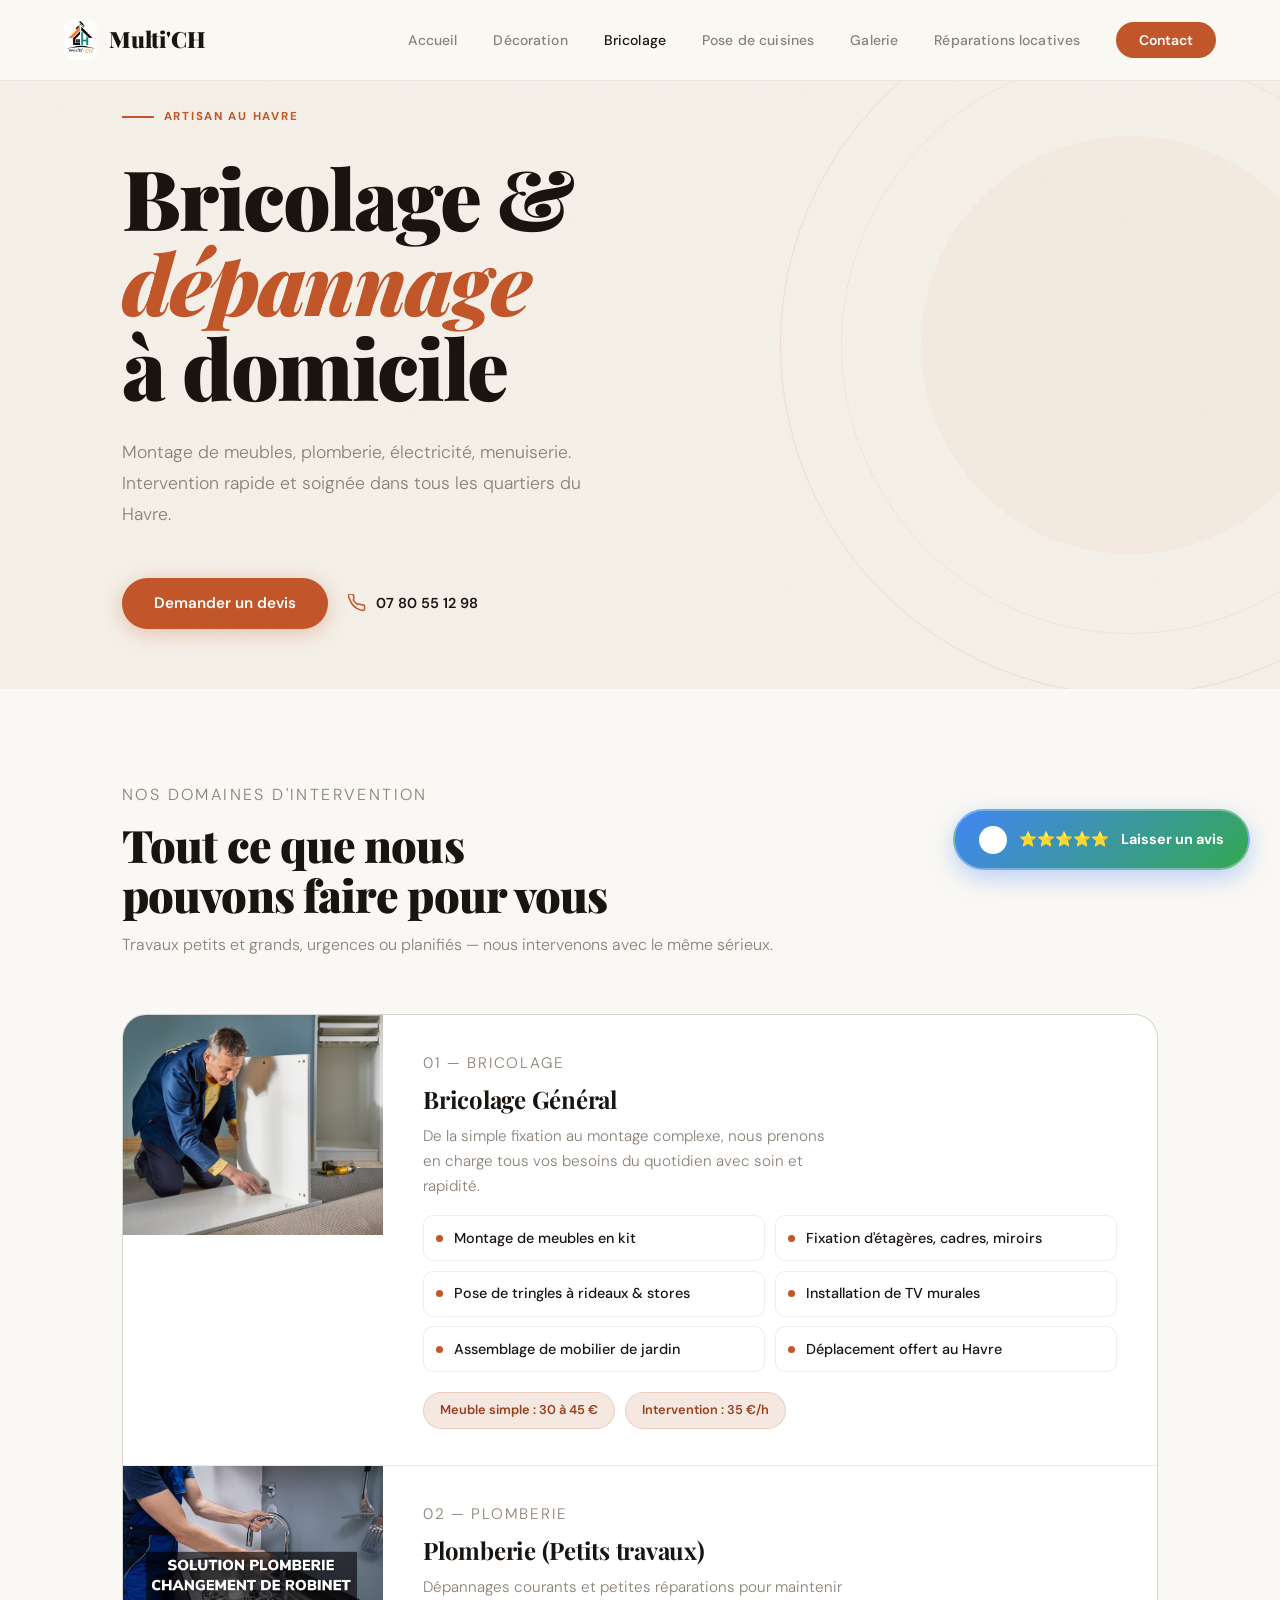
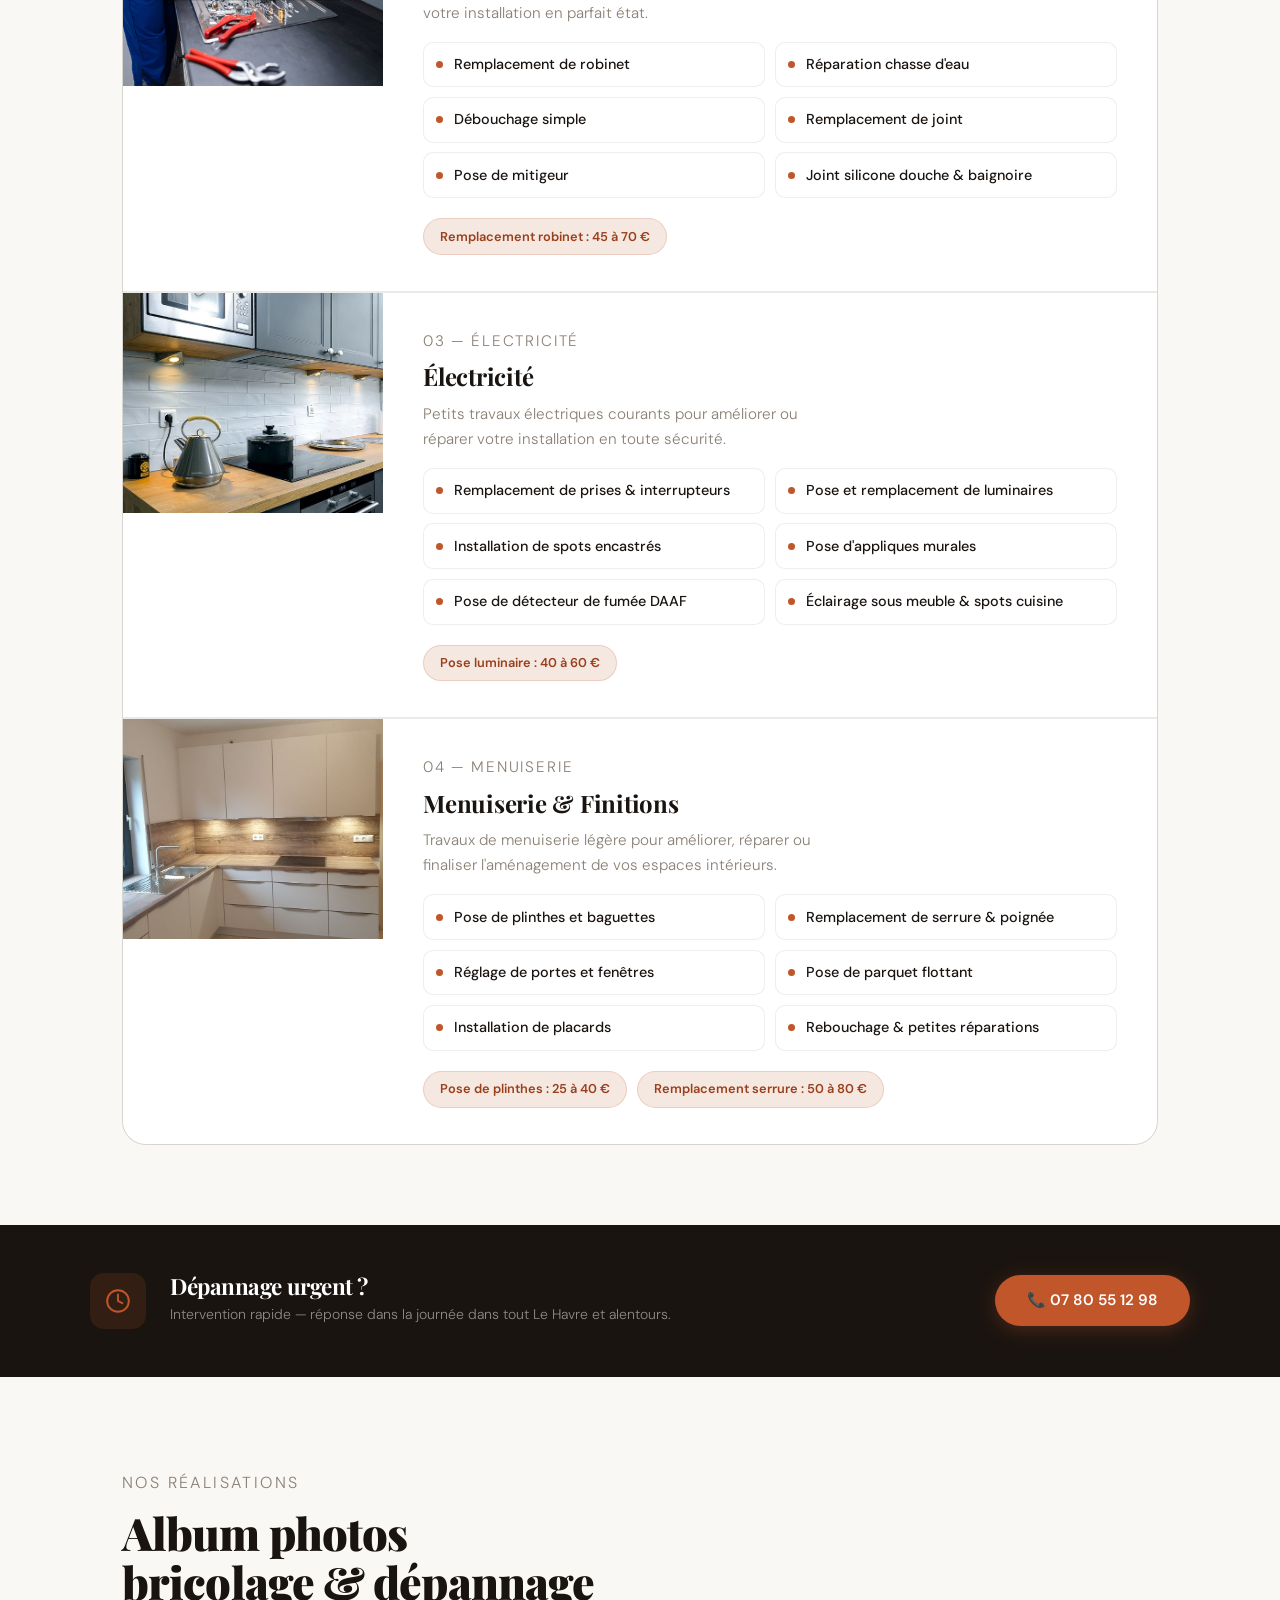
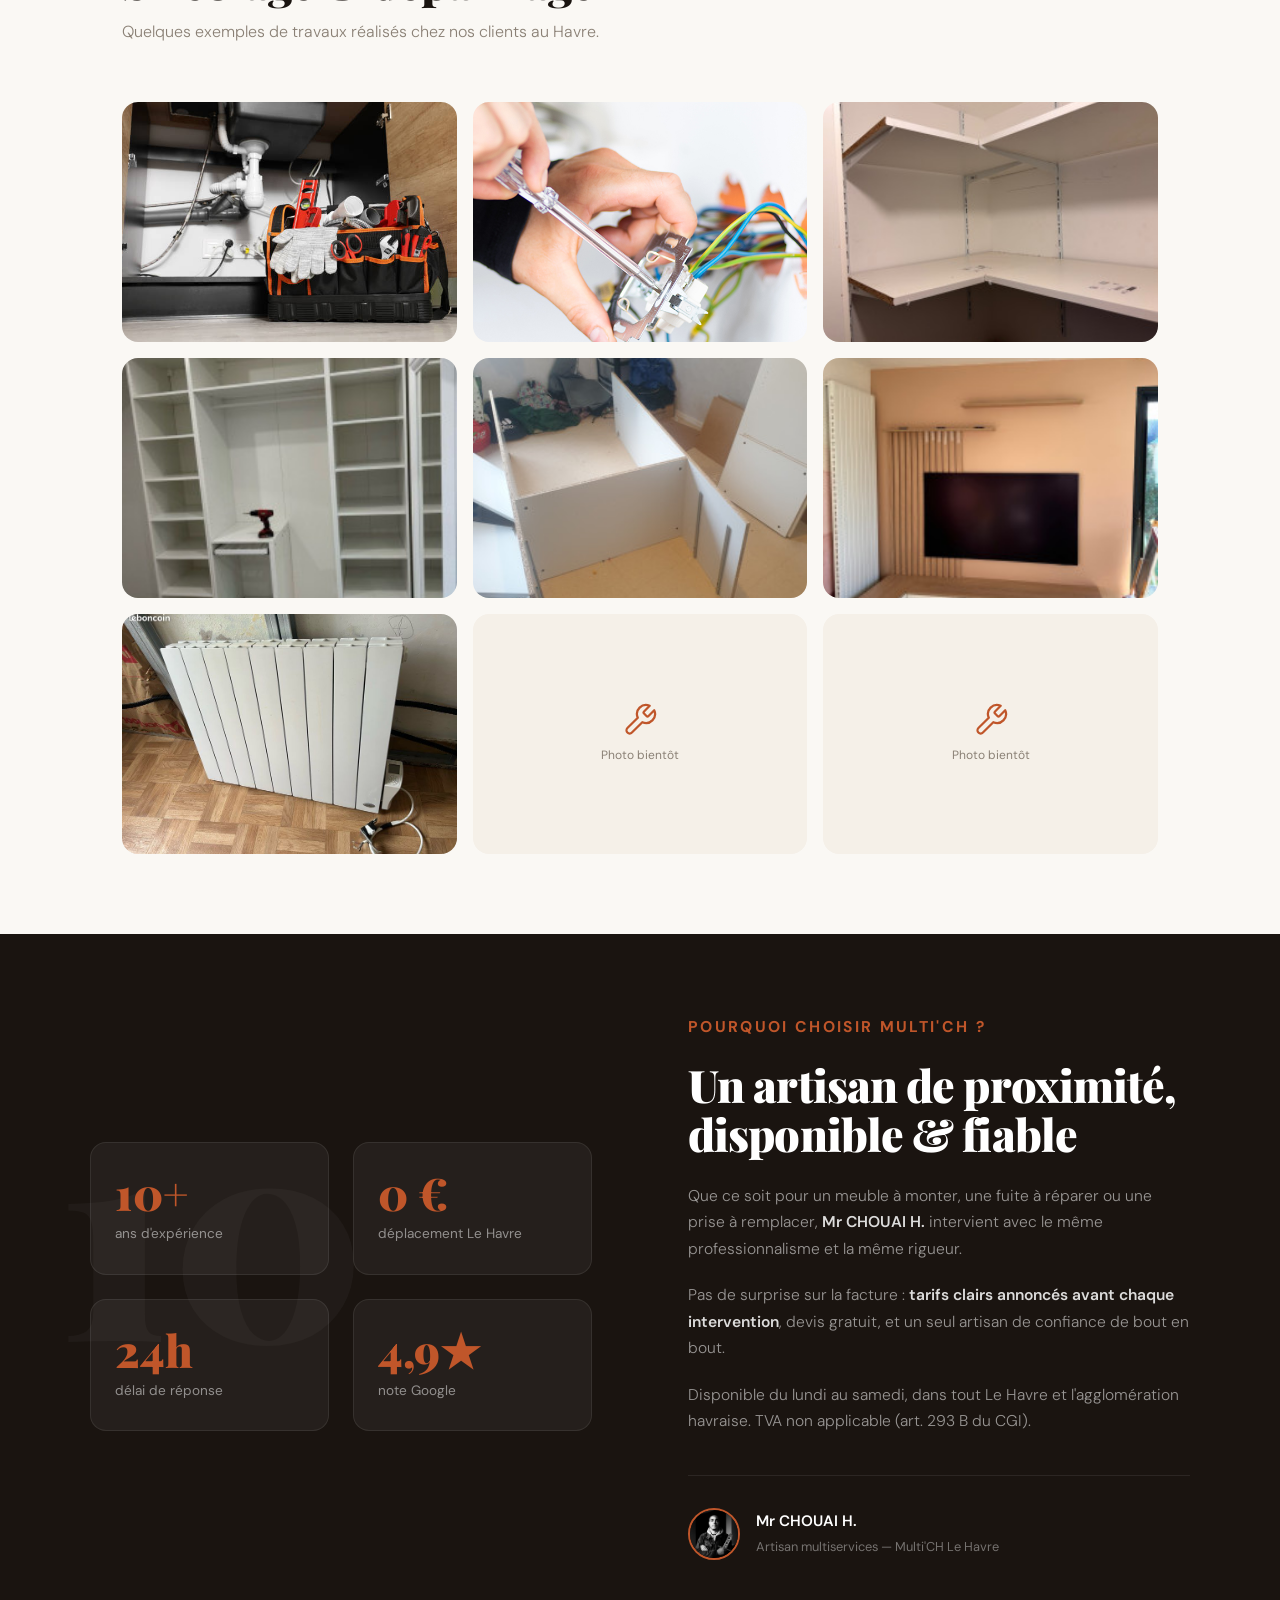
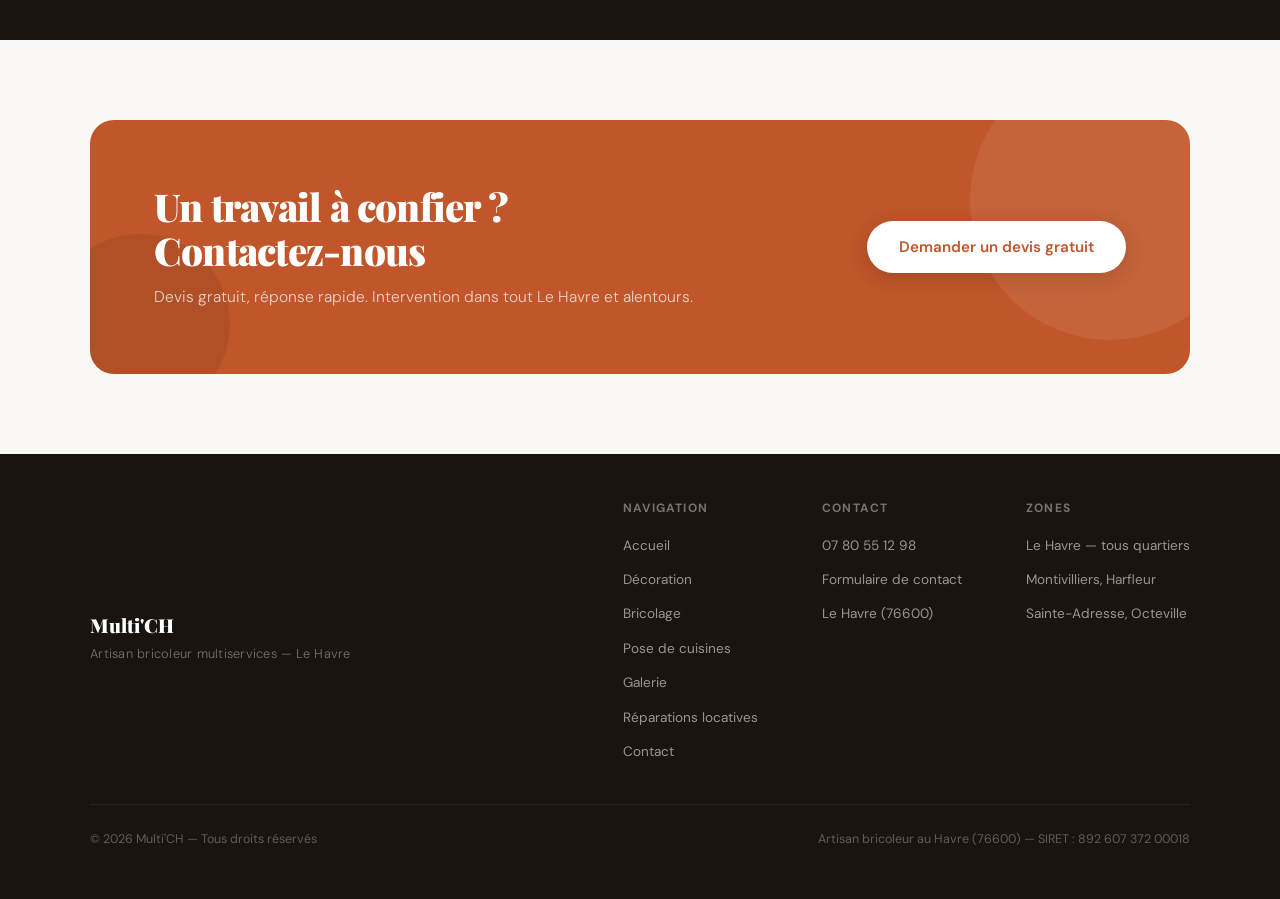
==== commit 3b9eced5: "Update bricolage.html" ====
--- a/bricolage.html
+++ b/bricolage.html
@@ -7,10 +7,17 @@
     <meta name="keywords" content="bricoleur Havre, montage meuble Havre, plomberie Havre, électricité Havre, dépannage domicile 76600">
     <meta name="robots" content="index, follow">
     <title>Bricolage & Dépannage — Multi'CH Le Havre</title>
-  <link rel="icon" href="favicon.ico" type="image/x-icon">
+    <link rel="icon" href="favicon.ico" type="image/x-icon">
     <link rel="preconnect" href="https://fonts.googleapis.com">
     <link href="https://fonts.googleapis.com/css2?family=Playfair+Display:ital,wght@0,700;0,900;1,700&family=DM+Sans:wght@300;400;500;600&display=swap" rel="stylesheet">
     <link rel="stylesheet" href="style.css">
+
+    <style>
+        /* ── Correctif burger visible sur fond clair ── */
+        .nav-toggle span {
+            background: var(--ink) !important;
+        }
+    </style>
 </head>
 <body>
 
@@ -23,6 +30,8 @@
             <img src="https://multi-ch.github.io/1768680134589.jpg" alt="Multi'CH Logo">
             Multi'CH
         </a>
+
+        <!-- Liens desktop -->
         <ul class="nav-links">
             <li><a href="index.html">Accueil</a></li>
             <li><a href="decoration.html">Décoration</a></li>
@@ -32,141 +41,174 @@
             <li><a href="reparations.html">Réparations locatives</a></li>
             <li><a href="contact.html" class="nav-cta">Contact</a></li>
         </ul>
+
+        <!-- Burger mobile -->
+        <button class="nav-toggle" aria-label="Ouvrir le menu" aria-expanded="false">
+            <span></span>
+            <span></span>
+            <span></span>
+        </button>
     </nav>
 </header>
 
+<!-- Overlay menu mobile -->
+<div class="nav-mobile" role="dialog" aria-label="Menu de navigation">
+    <ul class="nav-mobile-links">
+        <li><a href="index.html">Accueil</a></li>
+        <li><a href="decoration.html">Décoration</a></li>
+        <li><a href="bricolage.html" class="active">Bricolage</a></li>
+        <li><a href="cuisine.html">Pose de cuisines</a></li>
+        <li><a href="galerie.html">Galerie</a></li>
+        <li><a href="reparations.html">Réparations locatives</a></li>
+        <li><a href="contact.html" class="nav-mobile-cta">Contact</a></li>
+    </ul>
+    <div class="nav-mobile-footer">
+        <svg width="16" height="16" viewBox="0 0 24 24" fill="none" stroke="currentColor" stroke-width="2" stroke-linecap="round" stroke-linejoin="round">
+            <path d="M22 16.92v3a2 2 0 01-2.18 2 19.79 19.79 0 01-8.63-3.07A19.5 19.5 0 013.07 8.63a19.79 19.79 0 01-3.07-8.6A2 2 0 012.18 0h3a2 2 0 012 1.72c.127.96.361 1.903.7 2.81a2 2 0 01-.45 2.11L6.91 7.91a16 16 0 006.09 6.09l1.27-.53a2 2 0 012.11.45c.907.339 1.85.573 2.81.7A2 2 0 0122 16.92z"/>
+        </svg>
+        07 80 55 12 98
+    </div>
+</div>
+
 
 <!-- ══════════════════════════════════════════
      HERO
      ══════════════════════════════════════════ -->
-<section class="hero">
-    <div class="hero-deco-1"></div>
-    <div class="hero-deco-2"></div>
-
-    <div class="hero-inner">
-        <p class="hero-label" data-reveal>Artisan au Havre</p>
-
-        <h1 data-reveal data-reveal-delay="1">
-            Bricolage &amp;<br><em>dépannage</em><br>à domicile
-        </h1>
-
-        <p class="hero-sub" data-reveal data-reveal-delay="2">
-            Montage de meubles, plomberie, électricité, menuiserie. Intervention rapide et soignée dans tous les quartiers du Havre.
-        </p>
-
-        <div class="hero-actions" data-reveal data-reveal-delay="3">
-            <a href="contact.html" class="btn btn-primary">Demander un devis</a>
-            <a href="tel:0780551298" class="hero-tel">
-                <svg width="17" height="17" viewBox="0 0 24 24" fill="none" stroke="currentColor" stroke-width="2" stroke-linecap="round" stroke-linejoin="round"><path d="M22 16.92v3a2 2 0 01-2.18 2 19.79 19.79 0 01-8.63-3.07A19.5 19.5 0 013.07 8.63 19.79 19.79 0 012 2.18 2 2 0 014 0h3a2 2 0 012 1.72c.127.96.361 1.903.7 2.81a2 2 0 01-.45 2.11L8.09 7.91a16 16 0 006 6l1.27-.52a2 2 0 012.11.45c.907.339 1.85.573 2.81.7A2 2 0 0122 16.92z"/></svg>
-                07 80 55 12 98
-            </a>
-        </div>
-    </div>
-    <div class="hero-bar"></div>
+<section class="hero" style="min-height: 60vh; padding-top: 100px; padding-bottom: 60px;">
+    <div class="hero-circle"></div>
+
+    <div class="hero-grid" style="grid-template-columns: 1fr;">
+        <div class="hero-content">
+            <p class="hero-eyebrow" data-reveal>Artisan au Havre</p>
+
+            <h1 data-reveal data-reveal-delay="1">
+                Bricolage &amp;<br><em>dépannage</em><br>à domicile
+            </h1>
+
+            <p class="hero-desc" data-reveal data-reveal-delay="2">
+                Montage de meubles, plomberie, électricité, menuiserie. Intervention rapide et soignée dans tous les quartiers du Havre.
+            </p>
+
+            <div class="hero-actions" data-reveal data-reveal-delay="3">
+                <a href="contact.html" class="btn btn-primary">Demander un devis</a>
+                <a href="tel:0780551298" class="hero-tel">
+                    <svg width="18" height="18" viewBox="0 0 24 24" fill="none" stroke="currentColor" stroke-width="2" stroke-linecap="round" stroke-linejoin="round">
+                        <path d="M22 16.92v3a2 2 0 01-2.18 2 19.79 19.79 0 01-8.63-3.07A19.5 19.5 0 013.07 8.63a19.79 19.79 0 01-3.07-8.6A2 2 0 012.18 0h3a2 2 0 012 1.72c.127.96.361 1.903.7 2.81a2 2 0 01-.45 2.11L6.91 7.91a16 16 0 006.09 6.09l1.27-.53a2 2 0 012.11.45c.907.339 1.85.573 2.81.7A2 2 0 0122 16.92z"/>
+                    </svg>
+                    07 80 55 12 98
+                </a>
+            </div>
+        </div>
+    </div>
 </section>
 
 
 <!-- ══════════════════════════════════════════
      PRESTATIONS
      ══════════════════════════════════════════ -->
-<div class="prestations-section" id="services">
+<div class="section" id="services">
     <div class="section-header" data-reveal>
         <p class="section-label">Nos domaines d'intervention</p>
         <h2>Tout ce que nous<br>pouvons faire pour vous</h2>
         <p>Travaux petits et grands, urgences ou planifiés — nous intervenons avec le même sérieux.</p>
     </div>
 
-    <div class="prestations-list">
+    <div class="services-list">
 
         <!-- Bricolage général -->
-        <div class="prest-card" data-reveal>
-            <div class="prest-img">
+        <div class="svc-card" data-reveal>
+            <div class="svc-img-wrap">
                 <img src="images/bricolage.jpg" alt="Bricolage général"
-                     onerror="this.outerHTML='<div class=img-ph><svg width=52 height=52 viewBox=\'0 0 24 24\' fill=\'none\' stroke=\'currentColor\' stroke-width=\'1\'><path d=\'M14.7 6.3a1 1 0 000 1.4l1.6 1.6a1 1 0 001.4 0l3.77-3.77a6 6 0 01-7.94 7.94l-6.91 6.91a2.12 2.12 0 01-3-3l6.91-6.91a6 6 0 017.94-7.94l-3.76 3.76z\'/></svg></div>'">
-            </div>
-            <div class="prest-body">
-                <p class="prest-number">01 — Bricolage</p>
+                     onerror="this.outerHTML='<div class=placeholder><svg width=52 height=52 viewBox=\'0 0 24 24\' fill=\'none\' stroke=\'var(--rust)\' stroke-width=\'1.2\' stroke-linecap=\'round\' stroke-linejoin=\'round\'><path d=\'M14.7 6.3a1 1 0 000 1.4l1.6 1.6a1 1 0 001.4 0l3.77-3.77a6 6 0 01-7.94 7.94l-6.91 6.91a2.12 2.12 0 01-3-3l6.91-6.91a6 6 0 017.94-7.94l-3.76 3.76z\'/></svg></div>'">
+            </div>
+            <div class="svc-body">
+                <p class="svc-number">01 — Bricolage</p>
                 <h3>Bricolage Général</h3>
                 <p>De la simple fixation au montage complexe, nous prenons en charge tous vos besoins du quotidien avec soin et rapidité.</p>
-                <div class="prest-items">
-                    <div class="prest-item">Montage de meubles en kit</div>
-                    <div class="prest-item">Fixation d'étagères, cadres, miroirs</div>
-                    <div class="prest-item">Pose de tringles à rideaux &amp; stores</div>
-                    <div class="prest-item">Installation de TV murales</div>
-                    <div class="prest-item">Assemblage de mobilier de jardin</div>
-                </div>
-                <div class="prest-tarifs">
-                    <span class="prest-tarif">Meuble simple — 30 à 45 €</span>
-                    <span class="prest-tarif">Intervention — 35 €/h</span>
+                <div class="dot-list" style="margin-top: 1rem;">
+                    <div class="dot-item"><span class="dot"></span>Montage de meubles en kit</div>
+                    <div class="dot-item"><span class="dot"></span>Fixation d'étagères, cadres, miroirs</div>
+                    <div class="dot-item"><span class="dot"></span>Pose de tringles à rideaux &amp; stores</div>
+                    <div class="dot-item"><span class="dot"></span>Installation de TV murales</div>
+                    <div class="dot-item"><span class="dot"></span>Assemblage de mobilier de jardin</div>
+                    <div class="dot-item"><span class="dot"></span>Déplacement offert au Havre</div>
+                </div>
+                <div style="margin-top: 1.25rem; display: flex; gap: .6rem; flex-wrap: wrap;">
+                    <span style="display:inline-flex;align-items:center;gap:.5rem;background:var(--rust-pale);border:1px solid rgba(192,86,42,.18);border-radius:var(--radius-pill);padding:.45rem 1rem;font-size:.8rem;font-weight:600;color:var(--rust-dark);">Meuble simple : 30 à 45 €</span>
+                    <span style="display:inline-flex;align-items:center;gap:.5rem;background:var(--rust-pale);border:1px solid rgba(192,86,42,.18);border-radius:var(--radius-pill);padding:.45rem 1rem;font-size:.8rem;font-weight:600;color:var(--rust-dark);">Intervention : 35 €/h</span>
                 </div>
             </div>
         </div>
 
         <!-- Plomberie -->
-        <div class="prest-card" data-reveal data-reveal-delay="1">
-            <div class="prest-img">
+        <div class="svc-card" data-reveal data-reveal-delay="1">
+            <div class="svc-img-wrap">
                 <img src="images/plomberie.jpg" alt="Plomberie"
-                     onerror="this.outerHTML='<div class=img-ph><svg width=52 height=52 viewBox=\'0 0 24 24\' fill=\'none\' stroke=\'currentColor\' stroke-width=\'1\'><path d=\'M7 16.3c2.2 0 4-1.8 4-4s-1.8-4-4-4-4 1.8-4 4 1.8 4 4 4z\'/><path d=\'M11 12.3c0 2.2 1.8 4 4 4s4-1.8 4-4-1.8-4-4-4-4 1.8-4 4z\'/></svg></div>'">
-            </div>
-            <div class="prest-body">
-                <p class="prest-number">02 — Plomberie</p>
+                     onerror="this.outerHTML='<div class=placeholder><svg width=52 height=52 viewBox=\'0 0 24 24\' fill=\'none\' stroke=\'var(--rust)\' stroke-width=\'1.2\' stroke-linecap=\'round\' stroke-linejoin=\'round\'><path d=\'M12 2a5 5 0 015 5c0 5-5 13-5 13S7 12 7 7a5 5 0 015-5z\'/><circle cx=\'12\' cy=\'7\' r=\'2\'/></svg></div>'">
+            </div>
+            <div class="svc-body">
+                <p class="svc-number">02 — Plomberie</p>
                 <h3>Plomberie (Petits travaux)</h3>
                 <p>Dépannages courants et petites réparations pour maintenir votre installation en parfait état.</p>
-                <div class="prest-items">
-                    <div class="prest-item">Remplacement de robinet</div>
-                    <div class="prest-item">Réparation chasse d'eau</div>
-                    <div class="prest-item">Débouchage simple</div>
-                    <div class="prest-item">Remplacement de joint</div>
-                    <div class="prest-item">Pose de mitigeur</div>
-                </div>
-                <div class="prest-tarifs">
-                    <span class="prest-tarif">Remplacement robinet — 45 à 70 €</span>
+                <div class="dot-list" style="margin-top: 1rem;">
+                    <div class="dot-item"><span class="dot"></span>Remplacement de robinet</div>
+                    <div class="dot-item"><span class="dot"></span>Réparation chasse d'eau</div>
+                    <div class="dot-item"><span class="dot"></span>Débouchage simple</div>
+                    <div class="dot-item"><span class="dot"></span>Remplacement de joint</div>
+                    <div class="dot-item"><span class="dot"></span>Pose de mitigeur</div>
+                    <div class="dot-item"><span class="dot"></span>Joint silicone douche &amp; baignoire</div>
+                </div>
+                <div style="margin-top: 1.25rem; display: flex; gap: .6rem; flex-wrap: wrap;">
+                    <span style="display:inline-flex;align-items:center;gap:.5rem;background:var(--rust-pale);border:1px solid rgba(192,86,42,.18);border-radius:var(--radius-pill);padding:.45rem 1rem;font-size:.8rem;font-weight:600;color:var(--rust-dark);">Remplacement robinet : 45 à 70 €</span>
                 </div>
             </div>
         </div>
 
         <!-- Électricité -->
-        <div class="prest-card" data-reveal data-reveal-delay="2">
-            <div class="prest-img">
+        <div class="svc-card" data-reveal data-reveal-delay="2">
+            <div class="svc-img-wrap">
                 <img src="images/electricite.jpg" alt="Électricité"
-                     onerror="this.outerHTML='<div class=img-ph><svg width=52 height=52 viewBox=\'0 0 24 24\' fill=\'none\' stroke=\'currentColor\' stroke-width=\'1\'><path d=\'M13 2L3 14h9l-1 8 10-12h-9l1-8z\'/></svg></div>'">
-            </div>
-            <div class="prest-body">
-                <p class="prest-number">03 — Électricité</p>
+                     onerror="this.outerHTML='<div class=placeholder><svg width=52 height=52 viewBox=\'0 0 24 24\' fill=\'none\' stroke=\'var(--rust)\' stroke-width=\'1.2\' stroke-linecap=\'round\' stroke-linejoin=\'round\'><path d=\'M13 2L3 14h9l-1 8 10-12h-9l1-8z\'/></svg></div>'">
+            </div>
+            <div class="svc-body">
+                <p class="svc-number">03 — Électricité</p>
                 <h3>Électricité</h3>
                 <p>Petits travaux électriques courants pour améliorer ou réparer votre installation en toute sécurité.</p>
-                <div class="prest-items">
-                    <div class="prest-item">Remplacement de prises &amp; interrupteurs</div>
-                    <div class="prest-item">Pose et remplacement de luminaires</div>
-                    <div class="prest-item">Installation de spots encastrés</div>
-                    <div class="prest-item">Pose d'appliques murales</div>
-                </div>
-                <div class="prest-tarifs">
-                    <span class="prest-tarif">Pose luminaire — 40 à 60 €</span>
+                <div class="dot-list" style="margin-top: 1rem;">
+                    <div class="dot-item"><span class="dot"></span>Remplacement de prises &amp; interrupteurs</div>
+                    <div class="dot-item"><span class="dot"></span>Pose et remplacement de luminaires</div>
+                    <div class="dot-item"><span class="dot"></span>Installation de spots encastrés</div>
+                    <div class="dot-item"><span class="dot"></span>Pose d'appliques murales</div>
+                    <div class="dot-item"><span class="dot"></span>Pose de détecteur de fumée DAAF</div>
+                    <div class="dot-item"><span class="dot"></span>Éclairage sous meuble &amp; spots cuisine</div>
+                </div>
+                <div style="margin-top: 1.25rem; display: flex; gap: .6rem; flex-wrap: wrap;">
+                    <span style="display:inline-flex;align-items:center;gap:.5rem;background:var(--rust-pale);border:1px solid rgba(192,86,42,.18);border-radius:var(--radius-pill);padding:.45rem 1rem;font-size:.8rem;font-weight:600;color:var(--rust-dark);">Pose luminaire : 40 à 60 €</span>
                 </div>
             </div>
         </div>
 
         <!-- Menuiserie -->
-        <div class="prest-card" data-reveal data-reveal-delay="3">
-            <div class="prest-img">
+        <div class="svc-card" data-reveal data-reveal-delay="3">
+            <div class="svc-img-wrap">
                 <img src="images/menuiserie.jpg" alt="Menuiserie"
-                     onerror="this.outerHTML='<div class=img-ph><svg width=52 height=52 viewBox=\'0 0 24 24\' fill=\'none\' stroke=\'currentColor\' stroke-width=\'1\'><rect x=\'3\' y=\'3\' width=\'7\' height=\'18\' rx=\'1\'/><rect x=\'14\' y=\'3\' width=\'7\' height=\'9\' rx=\'1\'/><rect x=\'14\' y=\'16\' width=\'7\' height=\'5\' rx=\'1\'/></svg></div>'">
-            </div>
-            <div class="prest-body">
-                <p class="prest-number">04 — Menuiserie</p>
+                     onerror="this.outerHTML='<div class=placeholder><svg width=52 height=52 viewBox=\'0 0 24 24\' fill=\'none\' stroke=\'var(--rust)\' stroke-width=\'1.2\' stroke-linecap=\'round\' stroke-linejoin=\'round\'><rect x=\'3\' y=\'3\' width=\'7\' height=\'18\' rx=\'1\'/><rect x=\'14\' y=\'3\' width=\'7\' height=\'9\' rx=\'1\'/><rect x=\'14\' y=\'16\' width=\'7\' height=\'5\' rx=\'1\'/></svg></div>'">
+            </div>
+            <div class="svc-body">
+                <p class="svc-number">04 — Menuiserie</p>
                 <h3>Menuiserie &amp; Finitions</h3>
                 <p>Travaux de menuiserie légère pour améliorer, réparer ou finaliser l'aménagement de vos espaces intérieurs.</p>
-                <div class="prest-items">
-                    <div class="prest-item">Pose de plinthes et baguettes</div>
-                    <div class="prest-item">Remplacement de serrure &amp; poignée</div>
-                    <div class="prest-item">Réglage de portes et fenêtres</div>
-                    <div class="prest-item">Pose de parquet flottant</div>
-                    <div class="prest-item">Installation de placards</div>
-                </div>
-                <div class="prest-tarifs">
-                    <span class="prest-tarif">Pose de plinthes — 25 à 40 €</span>
-                    <span class="prest-tarif">Remplacement serrure — 50 à 80 €</span>
+                <div class="dot-list" style="margin-top: 1rem;">
+                    <div class="dot-item"><span class="dot"></span>Pose de plinthes et baguettes</div>
+                    <div class="dot-item"><span class="dot"></span>Remplacement de serrure &amp; poignée</div>
+                    <div class="dot-item"><span class="dot"></span>Réglage de portes et fenêtres</div>
+                    <div class="dot-item"><span class="dot"></span>Pose de parquet flottant</div>
+                    <div class="dot-item"><span class="dot"></span>Installation de placards</div>
+                    <div class="dot-item"><span class="dot"></span>Rebouchage &amp; petites réparations</div>
+                </div>
+                <div style="margin-top: 1.25rem; display: flex; gap: .6rem; flex-wrap: wrap;">
+                    <span style="display:inline-flex;align-items:center;gap:.5rem;background:var(--rust-pale);border:1px solid rgba(192,86,42,.18);border-radius:var(--radius-pill);padding:.45rem 1rem;font-size:.8rem;font-weight:600;color:var(--rust-dark);">Pose de plinthes : 25 à 40 €</span>
+                    <span style="display:inline-flex;align-items:center;gap:.5rem;background:var(--rust-pale);border:1px solid rgba(192,86,42,.18);border-radius:var(--radius-pill);padding:.45rem 1rem;font-size:.8rem;font-weight:600;color:var(--rust-dark);">Remplacement serrure : 50 à 80 €</span>
                 </div>
             </div>
         </div>
@@ -178,83 +220,95 @@
 <!-- ══════════════════════════════════════════
      BANDEAU URGENCE
      ══════════════════════════════════════════ -->
-<div class="urgence-band" data-reveal>
-    <div class="urgence-inner">
-        <div class="urgence-left">
-            <div class="urgence-icon">
-                <svg width="26" height="26" viewBox="0 0 24 24" fill="none" stroke="currentColor" stroke-width="1.8" stroke-linecap="round" stroke-linejoin="round"><circle cx="12" cy="12" r="10"/><polyline points="12 6 12 12 16 14"/></svg>
-            </div>
-            <div class="urgence-text">
-                <h3>Dépannage urgent ?</h3>
-                <p>Intervention rapide — réponse dans la journée dans tout Le Havre et alentours.</p>
-            </div>
-        </div>
-        <a href="tel:0780551298" class="btn btn-primary">
-            📞 07 80 55 12 98
-        </a>
-    </div>
-</div>
-
-
-<!-- ══════════════════════════════════════════
-     ALBUM PHOTO RÉALISATIONS
-     ══════════════════════════════════════════ -->
-<div class="galerie-section" id="galerie">
+<div style="background: var(--ink); padding: 3rem var(--gap);" data-reveal>
+    <div style="max-width: var(--container); margin: 0 auto; display: flex; align-items: center; justify-content: space-between; gap: 2rem; flex-wrap: wrap;">
+        <div style="display: flex; align-items: center; gap: 1.5rem;">
+            <div style="width:56px;height:56px;background:rgba(192,86,42,.15);border-radius:14px;display:flex;align-items:center;justify-content:center;color:var(--rust);flex-shrink:0;">
+                <svg width="26" height="26" viewBox="0 0 24 24" fill="none" stroke="currentColor" stroke-width="1.8" stroke-linecap="round" stroke-linejoin="round">
+                    <circle cx="12" cy="12" r="10"/>
+                    <polyline points="12 6 12 12 16 14"/>
+                </svg>
+            </div>
+            <div>
+                <h3 style="font-family:var(--f-display);font-size:1.4rem;font-weight:700;color:var(--white);margin-bottom:.25rem;">Dépannage urgent ?</h3>
+                <p style="color:rgba(255,255,255,.5);font-size:.875rem;margin:0;">Intervention rapide — réponse dans la journée dans tout Le Havre et alentours.</p>
+            </div>
+        </div>
+        <a href="tel:0780551298" class="btn btn-primary">📞 07 80 55 12 98</a>
+    </div>
+</div>
+
+
+<!-- ══════════════════════════════════════════
+     GALERIE
+     ══════════════════════════════════════════ -->
+<div class="section" id="galerie">
     <div class="section-header" data-reveal>
         <p class="section-label">Nos réalisations</p>
         <h2>Album photos<br>bricolage &amp; dépannage</h2>
         <p>Quelques exemples de travaux réalisés chez nos clients au Havre.</p>
     </div>
 
-    <div class="brico-gallery" data-reveal data-reveal-delay="1">
-
-        <div class="g-item">
-            <img src="images/brico1.jpg" alt="Réalisation bricolage 1"
-                 onerror="this.outerHTML='<div class=g-ph><svg width=36 height=36 viewBox=\'0 0 24 24\' fill=\'none\' stroke=\'currentColor\' stroke-width=\'1\'><path d=\'M14.7 6.3a1 1 0 000 1.4l1.6 1.6a1 1 0 001.4 0l3.77-3.77a6 6 0 01-7.94 7.94l-6.91 6.91a2.12 2.12 0 01-3-3l6.91-6.91a6 6 0 017.94-7.94l-3.76 3.76z\'/></svg>Photo bientôt</div>'">
-        </div>
-
-        <div class="g-item">
-            <img src="images/brico2.jpg" alt="Réalisation bricolage 2"
-                 onerror="this.outerHTML='<div class=g-ph><svg width=36 height=36 viewBox=\'0 0 24 24\' fill=\'none\' stroke=\'currentColor\' stroke-width=\'1\'><path d=\'M14.7 6.3a1 1 0 000 1.4l1.6 1.6a1 1 0 001.4 0l3.77-3.77a6 6 0 01-7.94 7.94l-6.91 6.91a2.12 2.12 0 01-3-3l6.91-6.91a6 6 0 017.94-7.94l-3.76 3.76z\'/></svg>Photo bientôt</div>'">
-        </div>
-
-        <div class="g-item">
-            <img src="images/brico3.jpg" alt="Réalisation bricolage 3"
-                 onerror="this.outerHTML='<div class=g-ph><svg width=36 height=36 viewBox=\'0 0 24 24\' fill=\'none\' stroke=\'currentColor\' stroke-width=\'1\'><path d=\'M14.7 6.3a1 1 0 000 1.4l1.6 1.6a1 1 0 001.4 0l3.77-3.77a6 6 0 01-7.94 7.94l-6.91 6.91a2.12 2.12 0 01-3-3l6.91-6.91a6 6 0 017.94-7.94l-3.76 3.76z\'/></svg>Photo bientôt</div>'">
-        </div>
-
-        <div class="g-item">
-            <img src="images/brico4.jpg" alt="Réalisation bricolage 4"
-                 onerror="this.outerHTML='<div class=g-ph><svg width=36 height=36 viewBox=\'0 0 24 24\' fill=\'none\' stroke=\'currentColor\' stroke-width=\'1\'><path d=\'M14.7 6.3a1 1 0 000 1.4l1.6 1.6a1 1 0 001.4 0l3.77-3.77a6 6 0 01-7.94 7.94l-6.91 6.91a2.12 2.12 0 01-3-3l6.91-6.91a6 6 0 017.94-7.94l-3.76 3.76z\'/></svg>Photo bientôt</div>'">
-        </div>
-
-        <div class="g-item">
-            <img src="images/brico5.jpg" alt="Réalisation bricolage 5"
-                 onerror="this.outerHTML='<div class=g-ph><svg width=36 height=36 viewBox=\'0 0 24 24\' fill=\'none\' stroke=\'currentColor\' stroke-width=\'1\'><path d=\'M14.7 6.3a1 1 0 000 1.4l1.6 1.6a1 1 0 001.4 0l3.77-3.77a6 6 0 01-7.94 7.94l-6.91 6.91a2.12 2.12 0 01-3-3l6.91-6.91a6 6 0 017.94-7.94l-3.76 3.76z\'/></svg>Photo bientôt</div>'">
-        </div>
-
-        <div class="g-item">
-            <img src="images/brico6.jpg" alt="Réalisation bricolage 6"
-                 onerror="this.outerHTML='<div class=g-ph><svg width=36 height=36 viewBox=\'0 0 24 24\' fill=\'none\' stroke=\'currentColor\' stroke-width=\'1\'><path d=\'M14.7 6.3a1 1 0 000 1.4l1.6 1.6a1 1 0 001.4 0l3.77-3.77a6 6 0 01-7.94 7.94l-6.91 6.91a2.12 2.12 0 01-3-3l6.91-6.91a6 6 0 017.94-7.94l-3.76 3.76z\'/></svg>Photo bientôt</div>'">
-        </div>
-
-        <div class="g-item">
-            <img src="images/brico7.jpg" alt="Réalisation bricolage 7"
-                 onerror="this.outerHTML='<div class=g-ph><svg width=36 height=36 viewBox=\'0 0 24 24\' fill=\'none\' stroke=\'currentColor\' stroke-width=\'1\'><path d=\'M14.7 6.3a1 1 0 000 1.4l1.6 1.6a1 1 0 001.4 0l3.77-3.77a6 6 0 01-7.94 7.94l-6.91 6.91a2.12 2.12 0 01-3-3l6.91-6.91a6 6 0 017.94-7.94l-3.76 3.76z\'/></svg>Photo bientôt</div>'">
-        </div>
-
-        <div class="g-item">
-            <img src="images/brico8.jpg" alt="Réalisation bricolage 8"
-                 onerror="this.outerHTML='<div class=g-ph><svg width=36 height=36 viewBox=\'0 0 24 24\' fill=\'none\' stroke=\'currentColor\' stroke-width=\'1\'><path d=\'M14.7 6.3a1 1 0 000 1.4l1.6 1.6a1 1 0 001.4 0l3.77-3.77a6 6 0 01-7.94 7.94l-6.91 6.91a2.12 2.12 0 01-3-3l6.91-6.91a6 6 0 017.94-7.94l-3.76 3.76z\'/></svg>Photo bientôt</div>'">
-        </div>
-
-        <div class="g-item">
-            <img src="images/brico9.jpg" alt="Réalisation bricolage 9"
-                 onerror="this.outerHTML='<div class=g-ph><svg width=36 height=36 viewBox=\'0 0 24 24\' fill=\'none\' stroke=\'currentColor\' stroke-width=\'1\'><path d=\'M14.7 6.3a1 1 0 000 1.4l1.6 1.6a1 1 0 001.4 0l3.77-3.77a6 6 0 01-7.94 7.94l-6.91 6.91a2.12 2.12 0 01-3-3l6.91-6.91a6 6 0 017.94-7.94l-3.76 3.76z\'/></svg>Photo bientôt</div>'">
-        </div>
-
-    </div>
-</div>
+    <div class="gallery-grid" data-reveal>
+        <div class="g-item"><img src="images/brico1.jpg" alt="Réalisation 1" onerror="this.outerHTML='<div style=\'width:100%;height:100%;background:var(--sand);display:flex;flex-direction:column;align-items:center;justify-content:center;gap:.5rem;color:var(--stone);font-size:.75rem;\'><svg width=36 height=36 viewBox=\'0 0 24 24\' fill=\'none\' stroke=\'var(--rust)\' stroke-width=\'1.5\' stroke-linecap=\'round\' stroke-linejoin=\'round\'><path d=\'M14.7 6.3a1 1 0 000 1.4l1.6 1.6a1 1 0 001.4 0l3.77-3.77a6 6 0 01-7.94 7.94l-6.91 6.91a2.12 2.12 0 01-3-3l6.91-6.91a6 6 0 017.94-7.94l-3.76 3.76z\'/></svg>Photo bientôt</div>'"></div>
+        <div class="g-item"><img src="images/brico2.jpg" alt="Réalisation 2" onerror="this.outerHTML='<div style=\'width:100%;height:100%;background:var(--sand);display:flex;flex-direction:column;align-items:center;justify-content:center;gap:.5rem;color:var(--stone);font-size:.75rem;\'><svg width=36 height=36 viewBox=\'0 0 24 24\' fill=\'none\' stroke=\'var(--rust)\' stroke-width=\'1.5\' stroke-linecap=\'round\' stroke-linejoin=\'round\'><path d=\'M14.7 6.3a1 1 0 000 1.4l1.6 1.6a1 1 0 001.4 0l3.77-3.77a6 6 0 01-7.94 7.94l-6.91 6.91a2.12 2.12 0 01-3-3l6.91-6.91a6 6 0 017.94-7.94l-3.76 3.76z\'/></svg>Photo bientôt</div>'"></div>
+        <div class="g-item"><img src="images/brico3.jpg" alt="Réalisation 3" onerror="this.outerHTML='<div style=\'width:100%;height:100%;background:var(--sand);display:flex;flex-direction:column;align-items:center;justify-content:center;gap:.5rem;color:var(--stone);font-size:.75rem;\'><svg width=36 height=36 viewBox=\'0 0 24 24\' fill=\'none\' stroke=\'var(--rust)\' stroke-width=\'1.5\' stroke-linecap=\'round\' stroke-linejoin=\'round\'><path d=\'M14.7 6.3a1 1 0 000 1.4l1.6 1.6a1 1 0 001.4 0l3.77-3.77a6 6 0 01-7.94 7.94l-6.91 6.91a2.12 2.12 0 01-3-3l6.91-6.91a6 6 0 017.94-7.94l-3.76 3.76z\'/></svg>Photo bientôt</div>'"></div>
+        <div class="g-item"><img src="images/brico4.jpg" alt="Réalisation 4" onerror="this.outerHTML='<div style=\'width:100%;height:100%;background:var(--sand);display:flex;flex-direction:column;align-items:center;justify-content:center;gap:.5rem;color:var(--stone);font-size:.75rem;\'><svg width=36 height=36 viewBox=\'0 0 24 24\' fill=\'none\' stroke=\'var(--rust)\' stroke-width=\'1.5\' stroke-linecap=\'round\' stroke-linejoin=\'round\'><path d=\'M14.7 6.3a1 1 0 000 1.4l1.6 1.6a1 1 0 001.4 0l3.77-3.77a6 6 0 01-7.94 7.94l-6.91 6.91a2.12 2.12 0 01-3-3l6.91-6.91a6 6 0 017.94-7.94l-3.76 3.76z\'/></svg>Photo bientôt</div>'"></div>
+        <div class="g-item"><img src="images/brico5.jpg" alt="Réalisation 5" onerror="this.outerHTML='<div style=\'width:100%;height:100%;background:var(--sand);display:flex;flex-direction:column;align-items:center;justify-content:center;gap:.5rem;color:var(--stone);font-size:.75rem;\'><svg width=36 height=36 viewBox=\'0 0 24 24\' fill=\'none\' stroke=\'var(--rust)\' stroke-width=\'1.5\' stroke-linecap=\'round\' stroke-linejoin=\'round\'><path d=\'M14.7 6.3a1 1 0 000 1.4l1.6 1.6a1 1 0 001.4 0l3.77-3.77a6 6 0 01-7.94 7.94l-6.91 6.91a2.12 2.12 0 01-3-3l6.91-6.91a6 6 0 017.94-7.94l-3.76 3.76z\'/></svg>Photo bientôt</div>'"></div>
+        <div class="g-item"><img src="images/brico6.jpg" alt="Réalisation 6" onerror="this.outerHTML='<div style=\'width:100%;height:100%;background:var(--sand);display:flex;flex-direction:column;align-items:center;justify-content:center;gap:.5rem;color:var(--stone);font-size:.75rem;\'><svg width=36 height=36 viewBox=\'0 0 24 24\' fill=\'none\' stroke=\'var(--rust)\' stroke-width=\'1.5\' stroke-linecap=\'round\' stroke-linejoin=\'round\'><path d=\'M14.7 6.3a1 1 0 000 1.4l1.6 1.6a1 1 0 001.4 0l3.77-3.77a6 6 0 01-7.94 7.94l-6.91 6.91a2.12 2.12 0 01-3-3l6.91-6.91a6 6 0 017.94-7.94l-3.76 3.76z\'/></svg>Photo bientôt</div>'"></div>
+        <div class="g-item"><img src="images/brico7.jpg" alt="Réalisation 7" onerror="this.outerHTML='<div style=\'width:100%;height:100%;background:var(--sand);display:flex;flex-direction:column;align-items:center;justify-content:center;gap:.5rem;color:var(--stone);font-size:.75rem;\'><svg width=36 height=36 viewBox=\'0 0 24 24\' fill=\'none\' stroke=\'var(--rust)\' stroke-width=\'1.5\' stroke-linecap=\'round\' stroke-linejoin=\'round\'><path d=\'M14.7 6.3a1 1 0 000 1.4l1.6 1.6a1 1 0 001.4 0l3.77-3.77a6 6 0 01-7.94 7.94l-6.91 6.91a2.12 2.12 0 01-3-3l6.91-6.91a6 6 0 017.94-7.94l-3.76 3.76z\'/></svg>Photo bientôt</div>'"></div>
+        <div class="g-item"><img src="images/brico8.jpg" alt="Réalisation 8" onerror="this.outerHTML='<div style=\'width:100%;height:100%;background:var(--sand);display:flex;flex-direction:column;align-items:center;justify-content:center;gap:.5rem;color:var(--stone);font-size:.75rem;\'><svg width=36 height=36 viewBox=\'0 0 24 24\' fill=\'none\' stroke=\'var(--rust)\' stroke-width=\'1.5\' stroke-linecap=\'round\' stroke-linejoin=\'round\'><path d=\'M14.7 6.3a1 1 0 000 1.4l1.6 1.6a1 1 0 001.4 0l3.77-3.77a6 6 0 01-7.94 7.94l-6.91 6.91a2.12 2.12 0 01-3-3l6.91-6.91a6 6 0 017.94-7.94l-3.76 3.76z\'/></svg>Photo bientôt</div>'"></div>
+        <div class="g-item"><img src="images/brico9.jpg" alt="Réalisation 9" onerror="this.outerHTML='<div style=\'width:100%;height:100%;background:var(--sand);display:flex;flex-direction:column;align-items:center;justify-content:center;gap:.5rem;color:var(--stone);font-size:.75rem;\'><svg width=36 height=36 viewBox=\'0 0 24 24\' fill=\'none\' stroke=\'var(--rust)\' stroke-width=\'1.5\' stroke-linecap=\'round\' stroke-linejoin=\'round\'><path d=\'M14.7 6.3a1 1 0 000 1.4l1.6 1.6a1 1 0 001.4 0l3.77-3.77a6 6 0 01-7.94 7.94l-6.91 6.91a2.12 2.12 0 01-3-3l6.91-6.91a6 6 0 017.94-7.94l-3.76 3.76z\'/></svg>Photo bientôt</div>'"></div>
+    </div>
+</div>
+
+
+<!-- ══════════════════════════════════════════
+     AVANTAGES
+     ══════════════════════════════════════════ -->
+<section class="about-section" data-reveal>
+    <div class="about-inner">
+
+        <div class="about-deco-side" data-reveal>
+            <div class="about-stats-grid">
+                <div class="about-stat-card">
+                    <div class="num">10+</div>
+                    <p>ans d'expérience</p>
+                </div>
+                <div class="about-stat-card">
+                    <div class="num">0 €</div>
+                    <p>déplacement Le Havre</p>
+                </div>
+                <div class="about-stat-card">
+                    <div class="num">24h</div>
+                    <p>délai de réponse</p>
+                </div>
+                <div class="about-stat-card">
+                    <div class="num">4,9★</div>
+                    <p>note Google</p>
+                </div>
+            </div>
+        </div>
+
+        <div class="about-content" data-reveal data-reveal-delay="2">
+            <p class="section-label">Pourquoi choisir Multi'CH ?</p>
+            <h2>Un artisan de proximité,<br>disponible &amp; fiable</h2>
+            <p>Que ce soit pour un meuble à monter, une fuite à réparer ou une prise à remplacer, <strong>Mr CHOUAI H.</strong> intervient avec le même professionnalisme et la même rigueur.</p>
+            <p>Pas de surprise sur la facture : <strong>tarifs clairs annoncés avant chaque intervention</strong>, devis gratuit, et un seul artisan de confiance de bout en bout.</p>
+            <p>Disponible du lundi au samedi, dans tout Le Havre et l'agglomération havraise. TVA non applicable (art. 293 B du CGI).</p>
+
+            <div class="about-signature">
+                <img src="images/moi.png" alt="Mr CHOUAI H." class="about-avatar"
+                     onerror="this.outerHTML='<div class=about-avatar-placeholder>C</div>'">
+                <div class="about-sig-text">
+                    <strong>Mr CHOUAI H.</strong>
+                    <span>Artisan multiservices — Multi'CH Le Havre</span>
+                </div>
+            </div>
+        </div>
+
+    </div>
+</section>
 
 
 <!-- ══════════════════════════════════════════
@@ -289,7 +343,16 @@
                     <li><a href="bricolage.html">Bricolage</a></li>
                     <li><a href="cuisine.html">Pose de cuisines</a></li>
                     <li><a href="galerie.html">Galerie</a></li>
+                    <li><a href="reparations.html">Réparations locatives</a></li>
                     <li><a href="contact.html">Contact</a></li>
+                </ul>
+            </div>
+            <div class="footer-col">
+                <h4>Contact</h4>
+                <ul>
+                    <li><a href="tel:0780551298">07 80 55 12 98</a></li>
+                    <li><a href="contact.html">Formulaire de contact</a></li>
+                    <li><span>Le Havre (76600)</span></li>
                 </ul>
             </div>
             <div class="footer-col">
@@ -297,14 +360,14 @@
                 <ul>
                     <li><span>Le Havre — tous quartiers</span></li>
                     <li><span>Montivilliers, Harfleur</span></li>
-                    <li><span>Ste-Adresse, Octeville</span></li>
+                    <li><span>Sainte-Adresse, Octeville</span></li>
                 </ul>
             </div>
         </div>
     </div>
     <div class="footer-bottom">
         <p>© 2026 Multi'CH — Tous droits réservés</p>
-        <p>Artisan bricoleur au Havre (76600)</p>
+        <p>Artisan bricoleur au Havre (76600) — SIRET : 892 607 372 00018</p>
     </div>
 </footer>
 
@@ -322,14 +385,46 @@
 
 
 <!-- ══════════════════════════════════════════
-     SCROLL REVEAL
+     SCRIPTS
      ══════════════════════════════════════════ -->
 <script>
+    /* Scroll reveal */
     const observer = new IntersectionObserver((entries) => {
         entries.forEach(e => { if (e.isIntersecting) e.target.classList.add('visible'); });
     }, { threshold: 0.08, rootMargin: '0px 0px -40px 0px' });
-
     document.querySelectorAll('[data-reveal]').forEach(el => observer.observe(el));
+
+    /* Menu mobile */
+    (function () {
+        const toggle = document.querySelector('.nav-toggle');
+        const mobileMenu = document.querySelector('.nav-mobile');
+        if (!toggle || !mobileMenu) return;
+
+        toggle.addEventListener('click', () => {
+            const isOpen = toggle.classList.toggle('open');
+            mobileMenu.classList.toggle('open', isOpen);
+            document.body.classList.toggle('nav-open', isOpen);
+            toggle.setAttribute('aria-expanded', isOpen);
+        });
+
+        mobileMenu.querySelectorAll('a').forEach(link => {
+            link.addEventListener('click', () => {
+                toggle.classList.remove('open');
+                mobileMenu.classList.remove('open');
+                document.body.classList.remove('nav-open');
+                toggle.setAttribute('aria-expanded', 'false');
+            });
+        });
+
+        document.addEventListener('keydown', (e) => {
+            if (e.key === 'Escape' && mobileMenu.classList.contains('open')) {
+                toggle.classList.remove('open');
+                mobileMenu.classList.remove('open');
+                document.body.classList.remove('nav-open');
+                toggle.setAttribute('aria-expanded', 'false');
+            }
+        });
+    })();
 </script>
 
 </body>
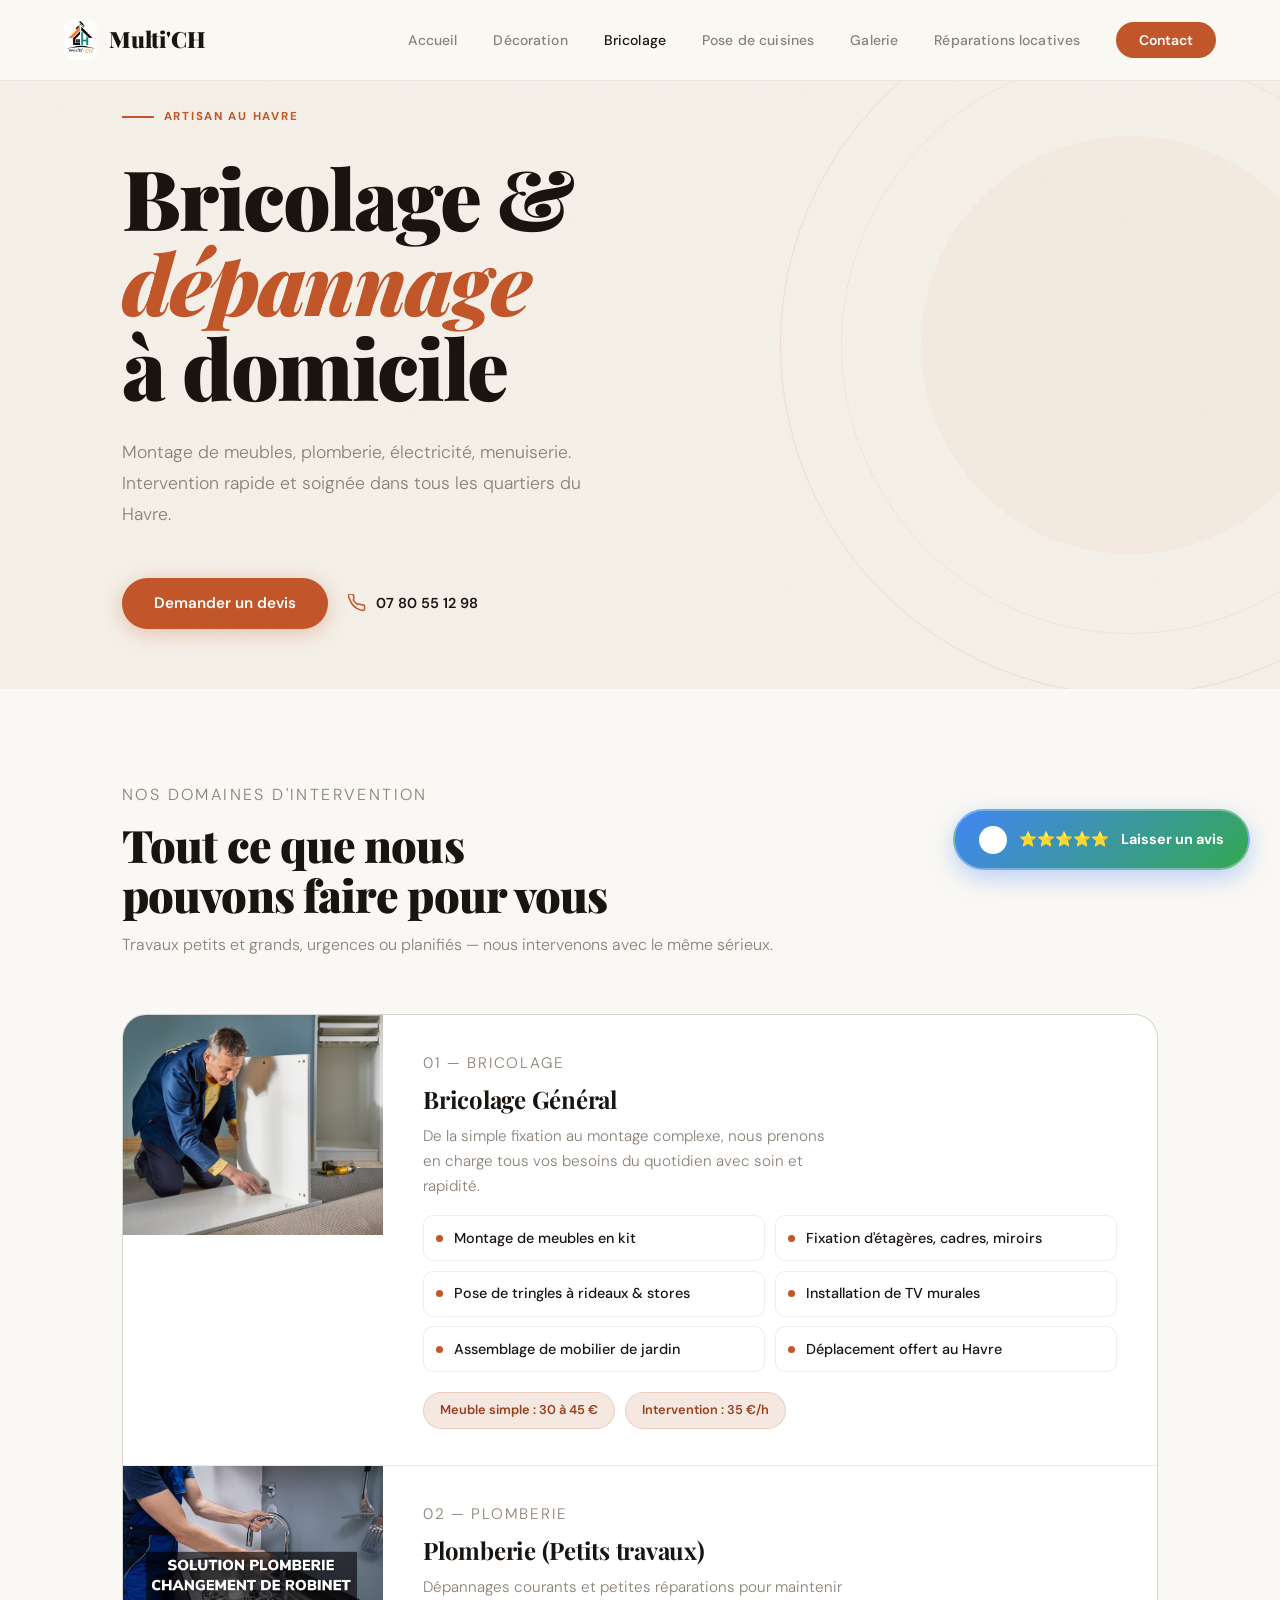
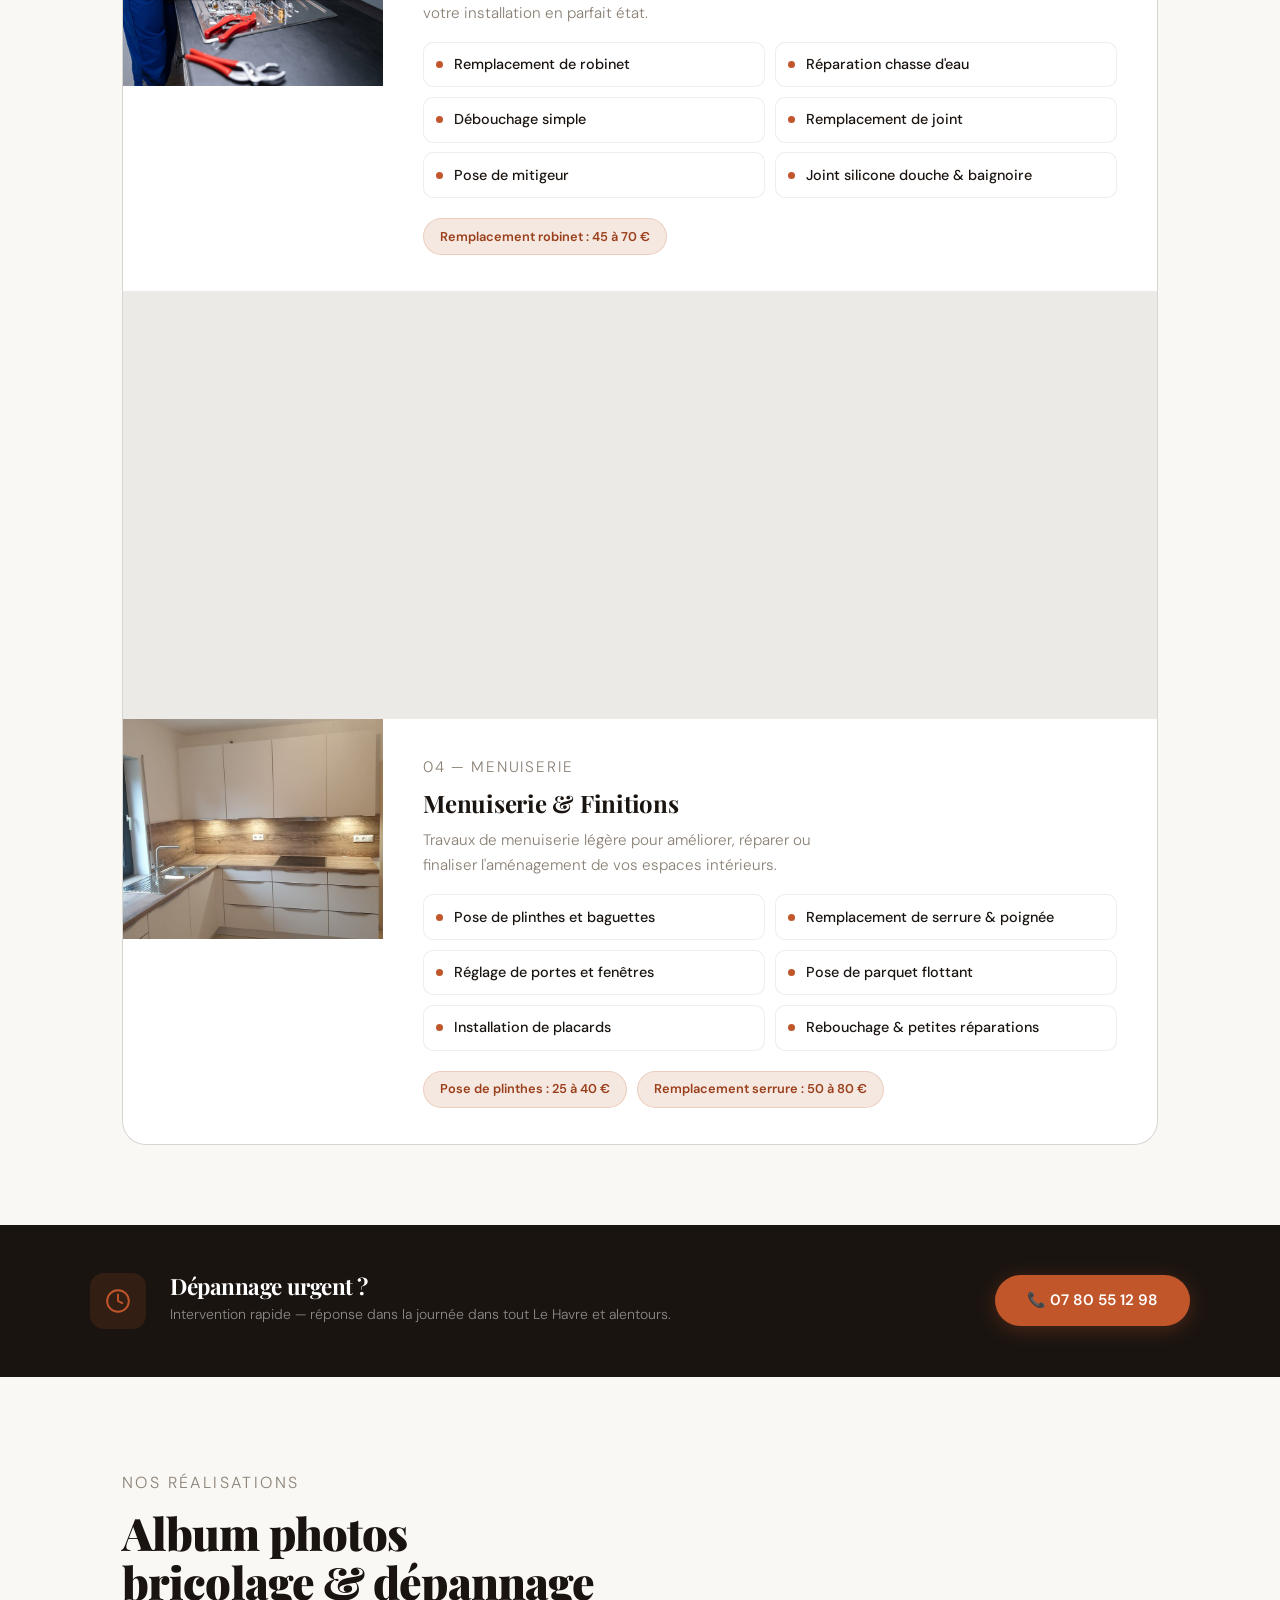
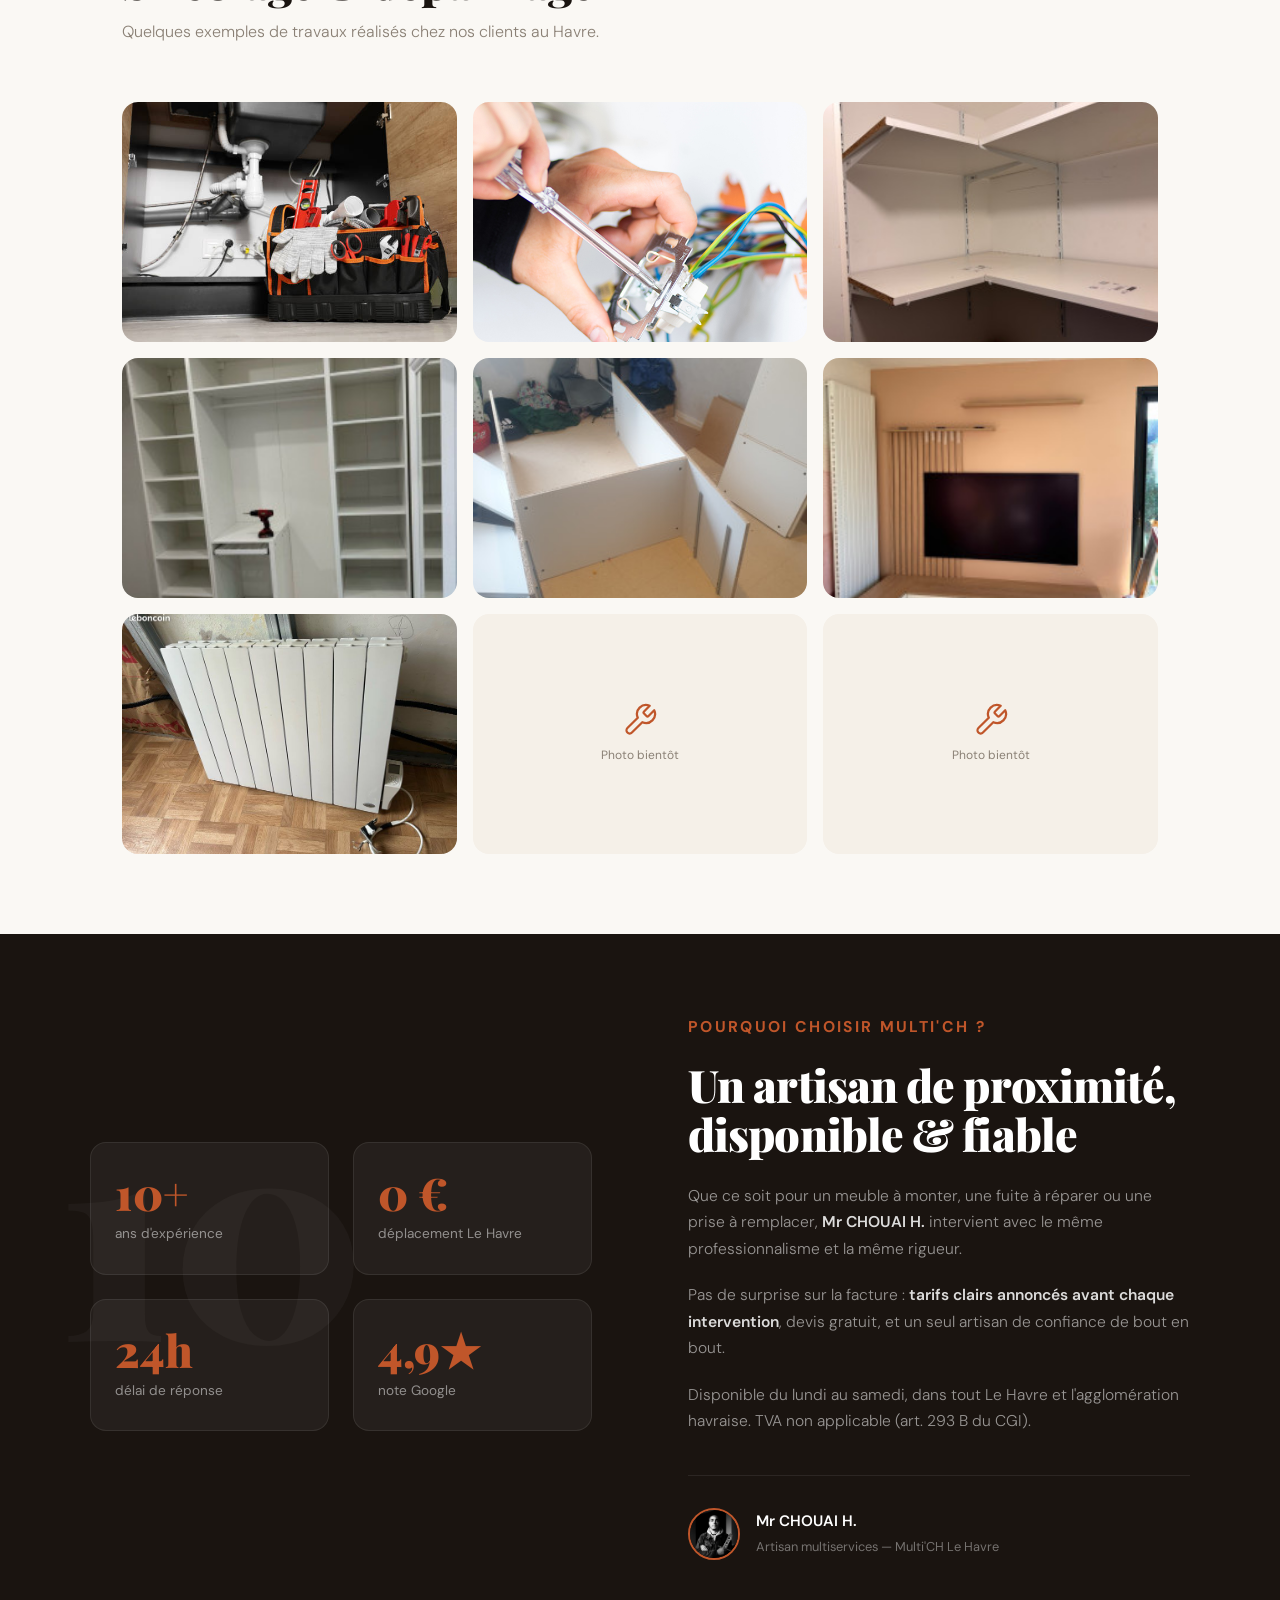
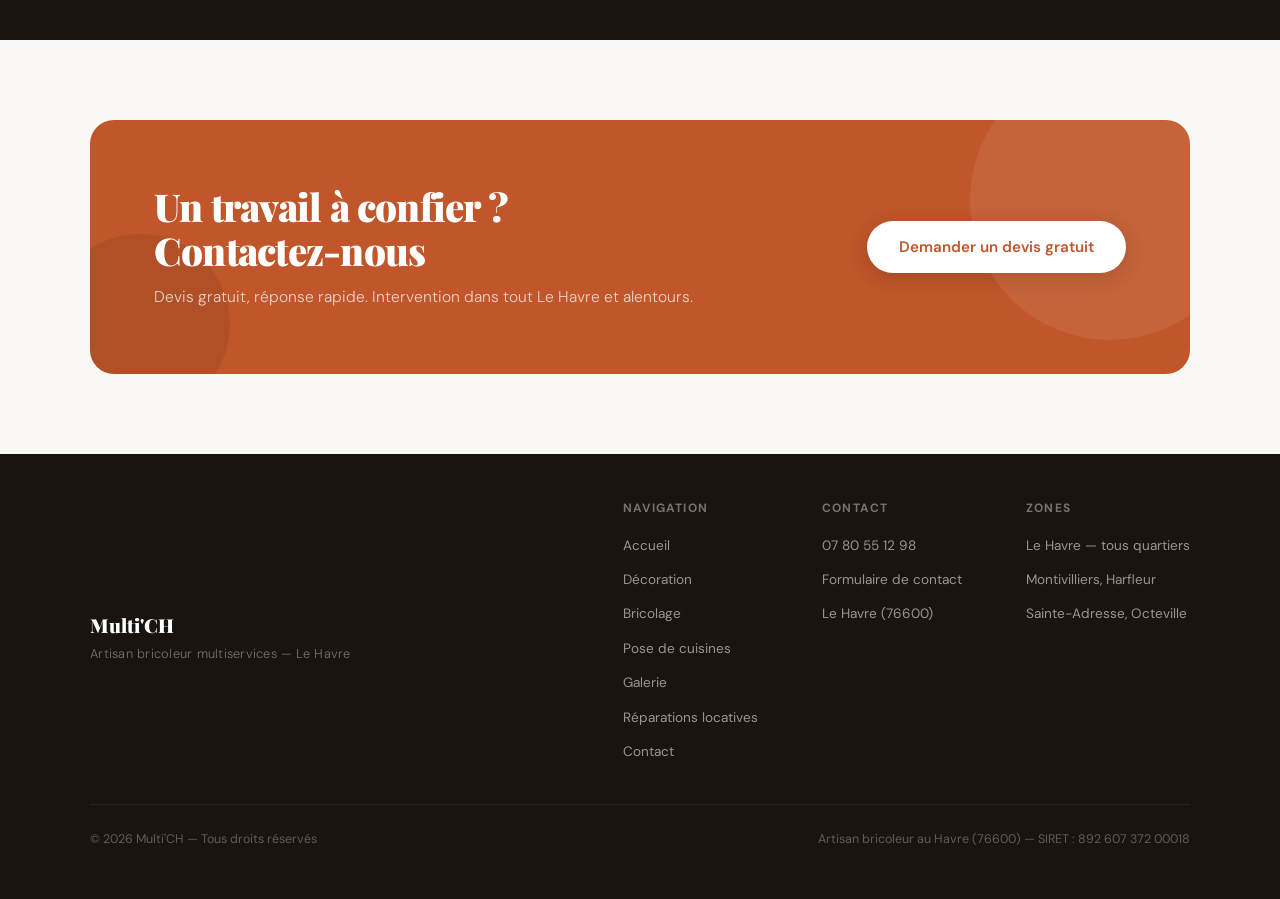
==== commit 5ab99667: "SEO: Fix canonical URLs and internal links to resolve Search Console issues" ====
--- a/bricolage.html
+++ b/bricolage.html
@@ -11,7 +11,7 @@
     <link rel="preconnect" href="https://fonts.googleapis.com">
     <link href="https://fonts.googleapis.com/css2?family=Playfair+Display:ital,wght@0,700;0,900;1,700&family=DM+Sans:wght@300;400;500;600&display=swap" rel="stylesheet">
     <link rel="stylesheet" href="style.css">
-
+    <link rel="canonical" href="https://multich.fr/bricolage">
     <style>
         /* ── Correctif burger visible sur fond clair ── */
         .nav-toggle span {
@@ -26,20 +26,20 @@
      ══════════════════════════════════════════ -->
 <header>
     <nav class="nav">
-        <a href="index.html" class="nav-logo">
+        <a href="/" class="nav-logo">
             <img src="https://multi-ch.github.io/1768680134589.jpg" alt="Multi'CH Logo">
             Multi'CH
         </a>
 
         <!-- Liens desktop -->
         <ul class="nav-links">
-            <li><a href="index.html">Accueil</a></li>
-            <li><a href="decoration.html">Décoration</a></li>
-            <li><a href="bricolage.html" class="active">Bricolage</a></li>
-            <li><a href="cuisine.html">Pose de cuisines</a></li>
-            <li><a href="galerie.html">Galerie</a></li>
-            <li><a href="reparations.html">Réparations locatives</a></li>
-            <li><a href="contact.html" class="nav-cta">Contact</a></li>
+            <li><a href="/">Accueil</a></li>
+            <li><a href="/decoration">Décoration</a></li>
+            <li><a href="/bricolage" class="active">Bricolage</a></li>
+            <li><a href="/cuisine">Pose de cuisines</a></li>
+            <li><a href="/galerie">Galerie</a></li>
+            <li><a href="/reparations">Réparations locatives</a></li>
+            <li><a href="/contact" class="nav-cta">Contact</a></li>
         </ul>
 
         <!-- Burger mobile -->
@@ -54,13 +54,13 @@
 <!-- Overlay menu mobile -->
 <div class="nav-mobile" role="dialog" aria-label="Menu de navigation">
     <ul class="nav-mobile-links">
-        <li><a href="index.html">Accueil</a></li>
-        <li><a href="decoration.html">Décoration</a></li>
-        <li><a href="bricolage.html" class="active">Bricolage</a></li>
-        <li><a href="cuisine.html">Pose de cuisines</a></li>
-        <li><a href="galerie.html">Galerie</a></li>
-        <li><a href="reparations.html">Réparations locatives</a></li>
-        <li><a href="contact.html" class="nav-mobile-cta">Contact</a></li>
+        <li><a href="/">Accueil</a></li>
+        <li><a href="/decoration">Décoration</a></li>
+        <li><a href="/bricolage" class="active">Bricolage</a></li>
+        <li><a href="/cuisine">Pose de cuisines</a></li>
+        <li><a href="/galerie">Galerie</a></li>
+        <li><a href="/reparations">Réparations locatives</a></li>
+        <li><a href="/contact" class="nav-mobile-cta">Contact</a></li>
     </ul>
     <div class="nav-mobile-footer">
         <svg width="16" height="16" viewBox="0 0 24 24" fill="none" stroke="currentColor" stroke-width="2" stroke-linecap="round" stroke-linejoin="round">
@@ -90,7 +90,7 @@
             </p>
 
             <div class="hero-actions" data-reveal data-reveal-delay="3">
-                <a href="contact.html" class="btn btn-primary">Demander un devis</a>
+                <a href="/contact" class="btn btn-primary">Demander un devis</a>
                 <a href="tel:0780551298" class="hero-tel">
                     <svg width="18" height="18" viewBox="0 0 24 24" fill="none" stroke="currentColor" stroke-width="2" stroke-linecap="round" stroke-linejoin="round">
                         <path d="M22 16.92v3a2 2 0 01-2.18 2 19.79 19.79 0 01-8.63-3.07A19.5 19.5 0 013.07 8.63a19.79 19.79 0 01-3.07-8.6A2 2 0 012.18 0h3a2 2 0 012 1.72c.127.96.361 1.903.7 2.81a2 2 0 01-.45 2.11L6.91 7.91a16 16 0 006.09 6.09l1.27-.53a2 2 0 012.11.45c.907.339 1.85.573 2.81.7A2 2 0 0122 16.92z"/>
@@ -320,7 +320,7 @@
         <p>Devis gratuit, réponse rapide. Intervention dans tout Le Havre et alentours.</p>
     </div>
     <div class="cta-action">
-        <a href="contact.html" class="btn btn-white">Demander un devis gratuit</a>
+        <a href="/contact" class="btn btn-white">Demander un devis gratuit</a>
     </div>
 </div>
 
@@ -338,20 +338,20 @@
             <div class="footer-col">
                 <h4>Navigation</h4>
                 <ul>
-                    <li><a href="index.html">Accueil</a></li>
-                    <li><a href="decoration.html">Décoration</a></li>
-                    <li><a href="bricolage.html">Bricolage</a></li>
-                    <li><a href="cuisine.html">Pose de cuisines</a></li>
-                    <li><a href="galerie.html">Galerie</a></li>
-                    <li><a href="reparations.html">Réparations locatives</a></li>
-                    <li><a href="contact.html">Contact</a></li>
+                    <li><a href="/">Accueil</a></li>
+                    <li><a href="/decoration">Décoration</a></li>
+                    <li><a href="/bricolage">Bricolage</a></li>
+                    <li><a href="/cuisine">Pose de cuisines</a></li>
+                    <li><a href="/galerie">Galerie</a></li>
+                    <li><a href="/reparations">Réparations locatives</a></li>
+                    <li><a href="/contact">Contact</a></li>
                 </ul>
             </div>
             <div class="footer-col">
                 <h4>Contact</h4>
                 <ul>
                     <li><a href="tel:0780551298">07 80 55 12 98</a></li>
-                    <li><a href="contact.html">Formulaire de contact</a></li>
+                    <li><a href="/contact">Formulaire de contact</a></li>
                     <li><span>Le Havre (76600)</span></li>
                 </ul>
             </div>
--- a/style.css
+++ b/style.css
@@ -1235,6 +1235,138 @@
          mobileMenu.classList.remove('open');
          document.body.classList.remove('nav-open');
        });
+
+/* ============================================================
+   PAGE CONTACT - STYLE COMPLET
+   ============================================================ */
+
+.contact-section {
+    padding: var(--section-py) 0;
+    background: var(--white);
+}
+
+.contact-grid {
+    max-width: var(--container);
+    margin: 0 auto;
+    display: grid;
+    grid-template-columns: 1fr 1.2fr;
+    gap: 4rem;
+    padding: 0 1.5rem;
+}
+
+.contact-info h3 {
+    font-family: var(--f-display);
+    font-size: 2.2rem;
+    margin-bottom: 1rem;
+    color: var(--ink);
+}
+
+.contact-details {
+    margin-top: 2.5rem;
+    display: flex;
+    flex-direction: column;
+    gap: 1.5rem;
+}
+
+.contact-item {
+    display: flex;
+    align-items: center;
+    gap: 1.2rem;
+    padding: 1rem;
+    background: var(--cream);
+    border-radius: var(--radius-sm);
+    transition: transform 0.3s;
+}
+
+.contact-item:hover {
+    transform: translateX(10px);
+}
+
+.contact-item .icon-box {
+    font-size: 1.5rem;
+    background: var(--white);
+    width: 50px;
+    height: 50px;
+    display: flex;
+    align-items: center;
+    justify-content: center;
+    border-radius: 50%;
+    box-shadow: var(--shadow-sm);
+}
+
+.contact-item strong {
+    display: block;
+    font-size: 0.9rem;
+    text-transform: uppercase;
+    letter-spacing: 1px;
+    color: var(--stone);
+}
+
+.contact-item a, .contact-item span {
+    font-size: 1.1rem;
+    font-weight: 600;
+    color: var(--ink);
+    text-decoration: none;
+}
+
+/* Formulaire */
+.contact-form {
+    background: var(--sand);
+    padding: 3rem;
+    border-radius: var(--radius-md);
+}
+
+.form-group {
+    margin-bottom: 1.2rem;
+}
+
+.form-group label {
+    display: block;
+    margin-bottom: 0.5rem;
+    font-weight: 500;
+    font-size: 0.9rem;
+}
+
+.form-group input, .form-group select, .form-group textarea {
+    width: 100%;
+    padding: 0.8rem 1rem;
+    border: 1px solid rgba(0,0,0,0.1);
+    border-radius: 8px;
+    font-family: var(--f-body);
+    font-size: 1rem;
+}
+
+.btn-submit {
+    width: 100%;
+    background: var(--rust);
+    color: var(--white);
+    padding: 1rem;
+    border: none;
+    border-radius: 8px;
+    font-weight: 600;
+    font-size: 1.1rem;
+    cursor: pointer;
+    transition: background 0.3s;
+}
+
+.btn-submit:hover {
+    background: var(--rust-dark);
+}
+
+.form-success {
+    display: none;
+    padding: 1.5rem;
+    background: #d4edda;
+    color: #155724;
+    border-radius: 8px;
+    text-align: center;
+    margin-bottom: 1rem;
+}
+
+@media (max-width: 768px) {
+    .contact-grid { grid-template-columns: 1fr; gap: 2rem; }
+    .contact-form { padding: 1.5rem; }
+}
      });
    </script>
    ============================================================ */
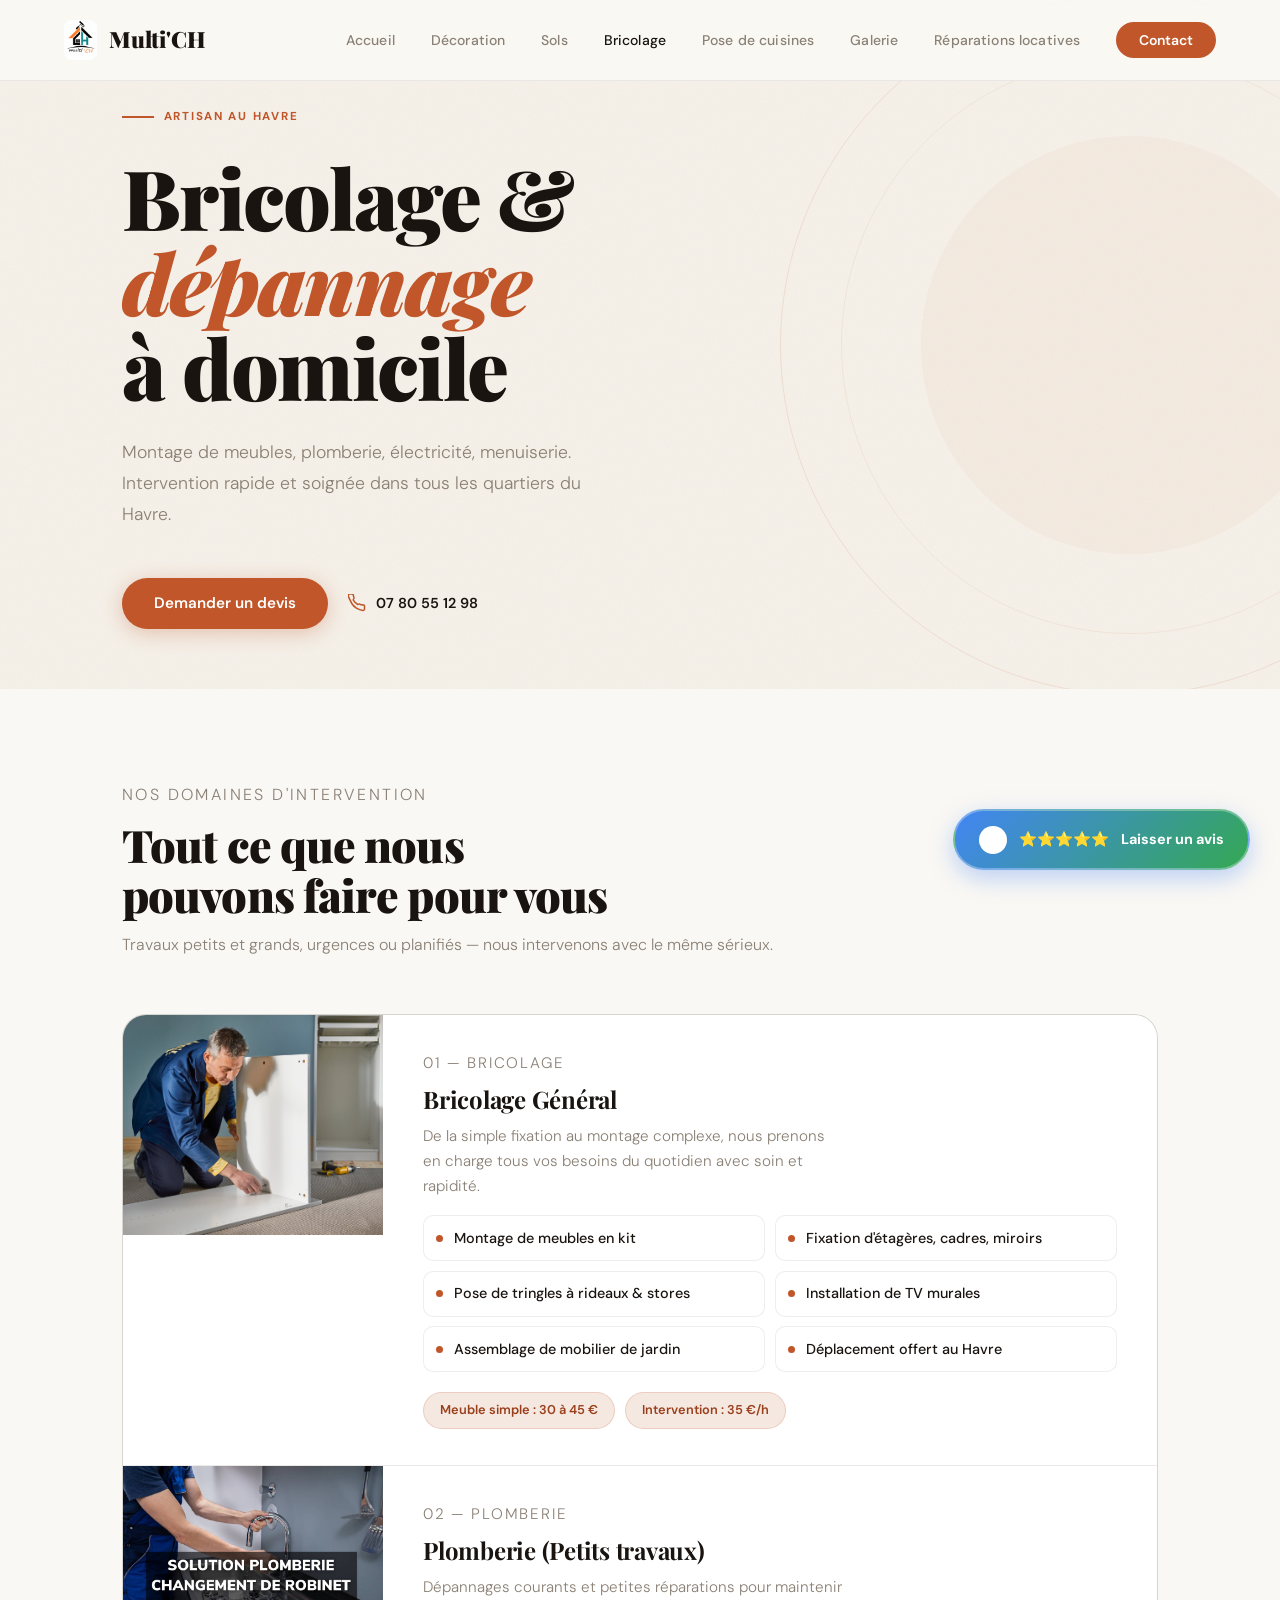
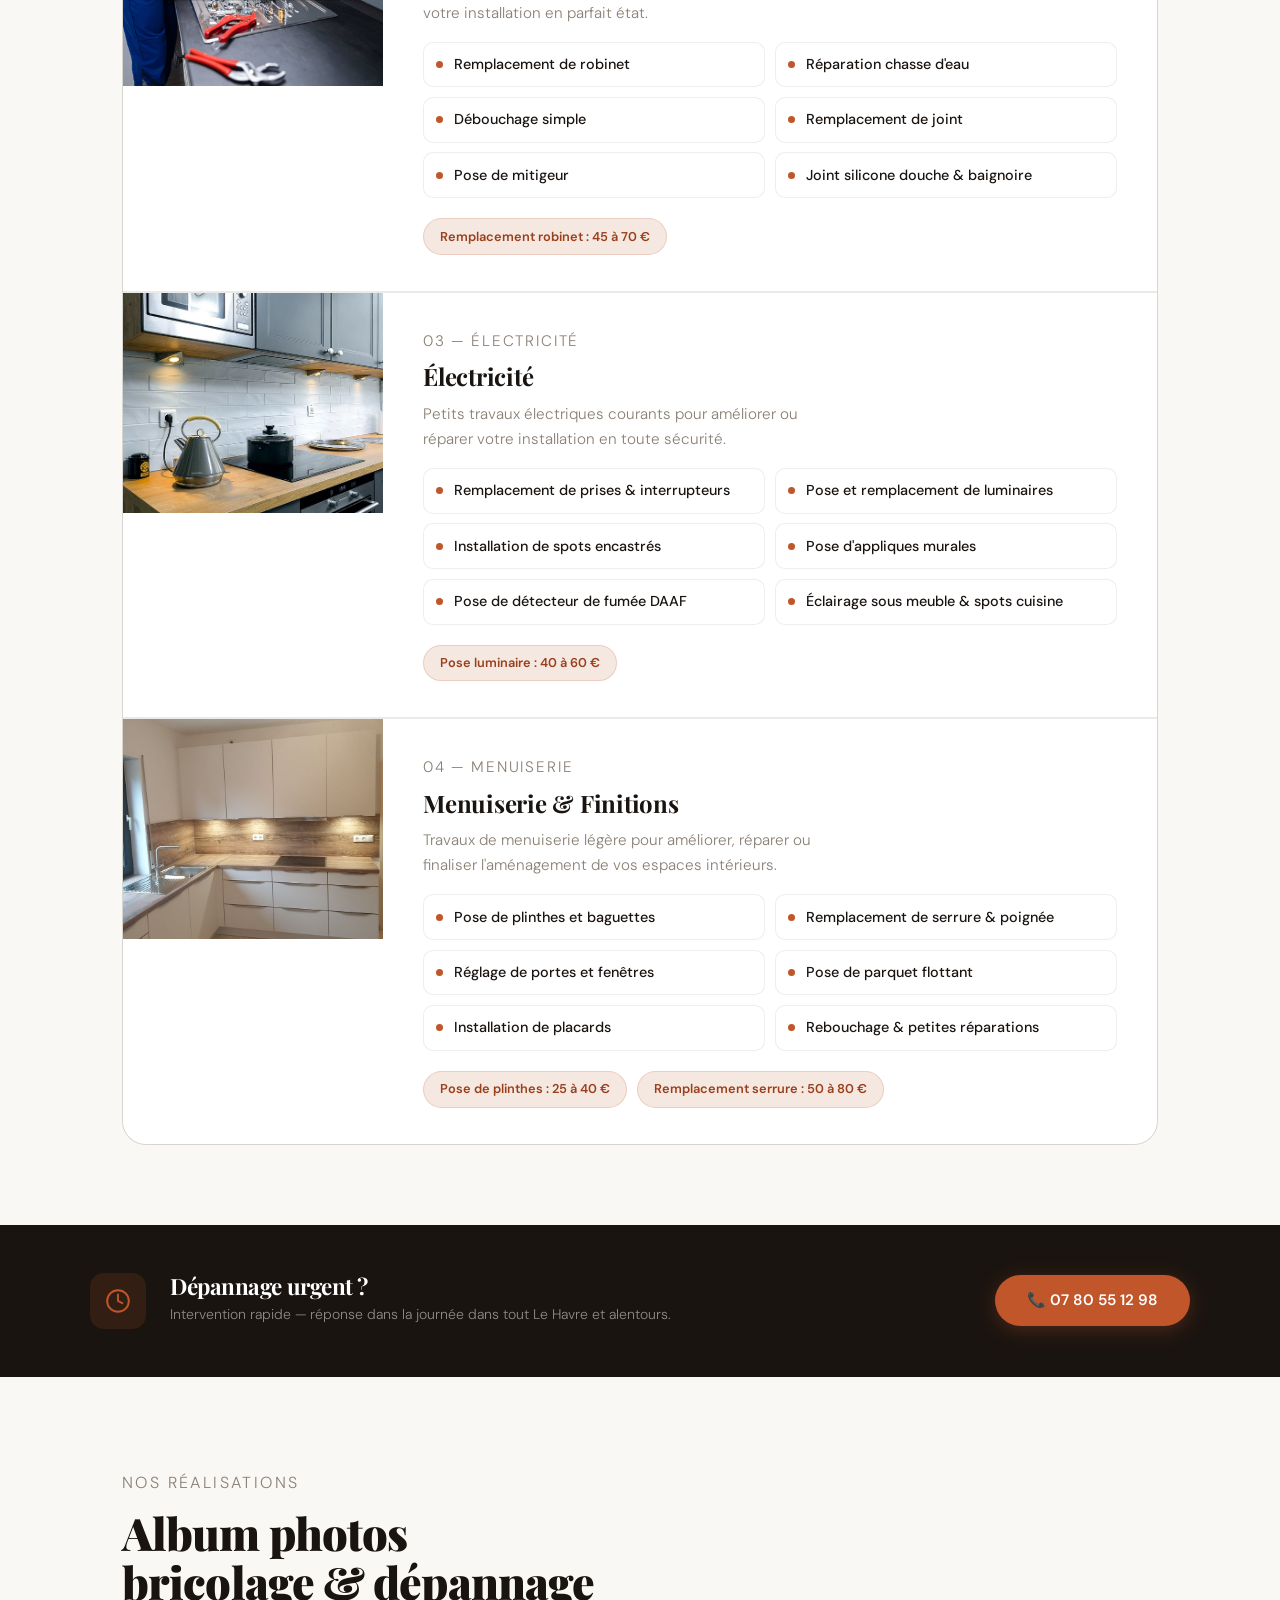
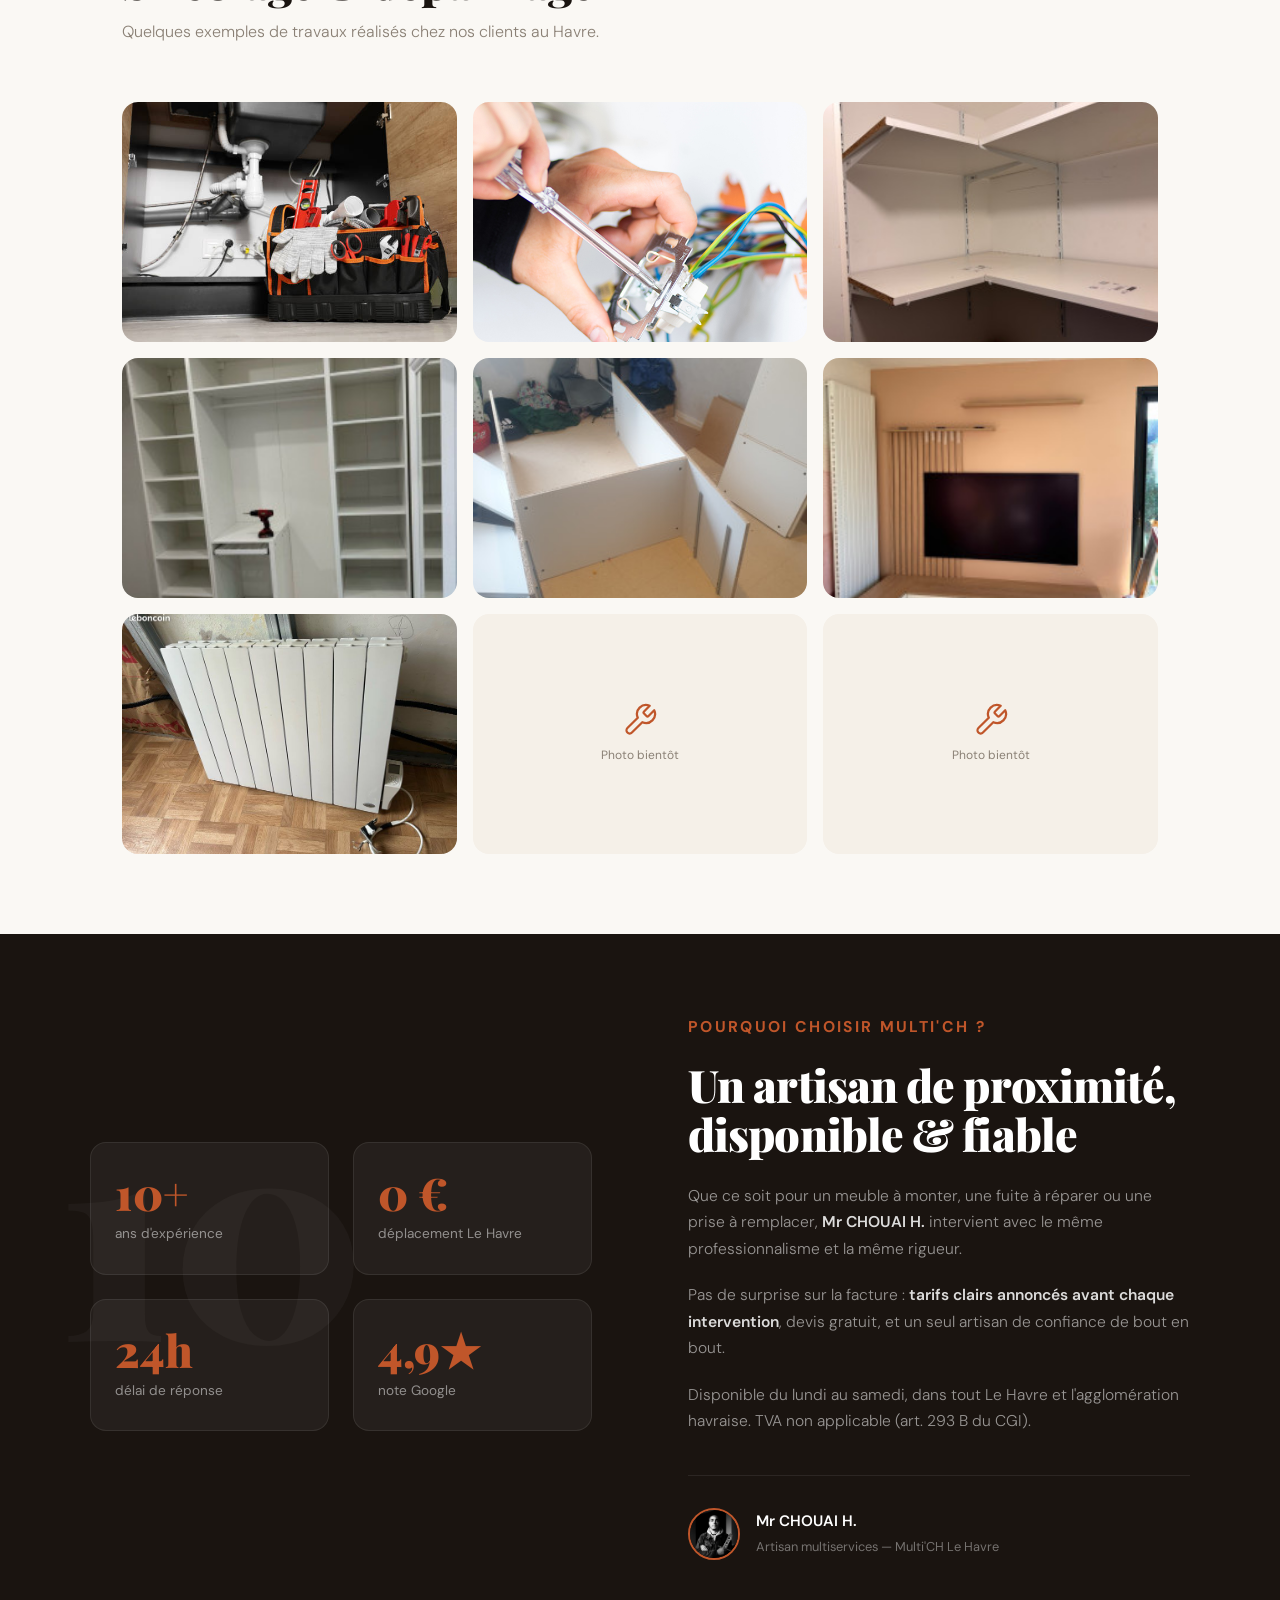
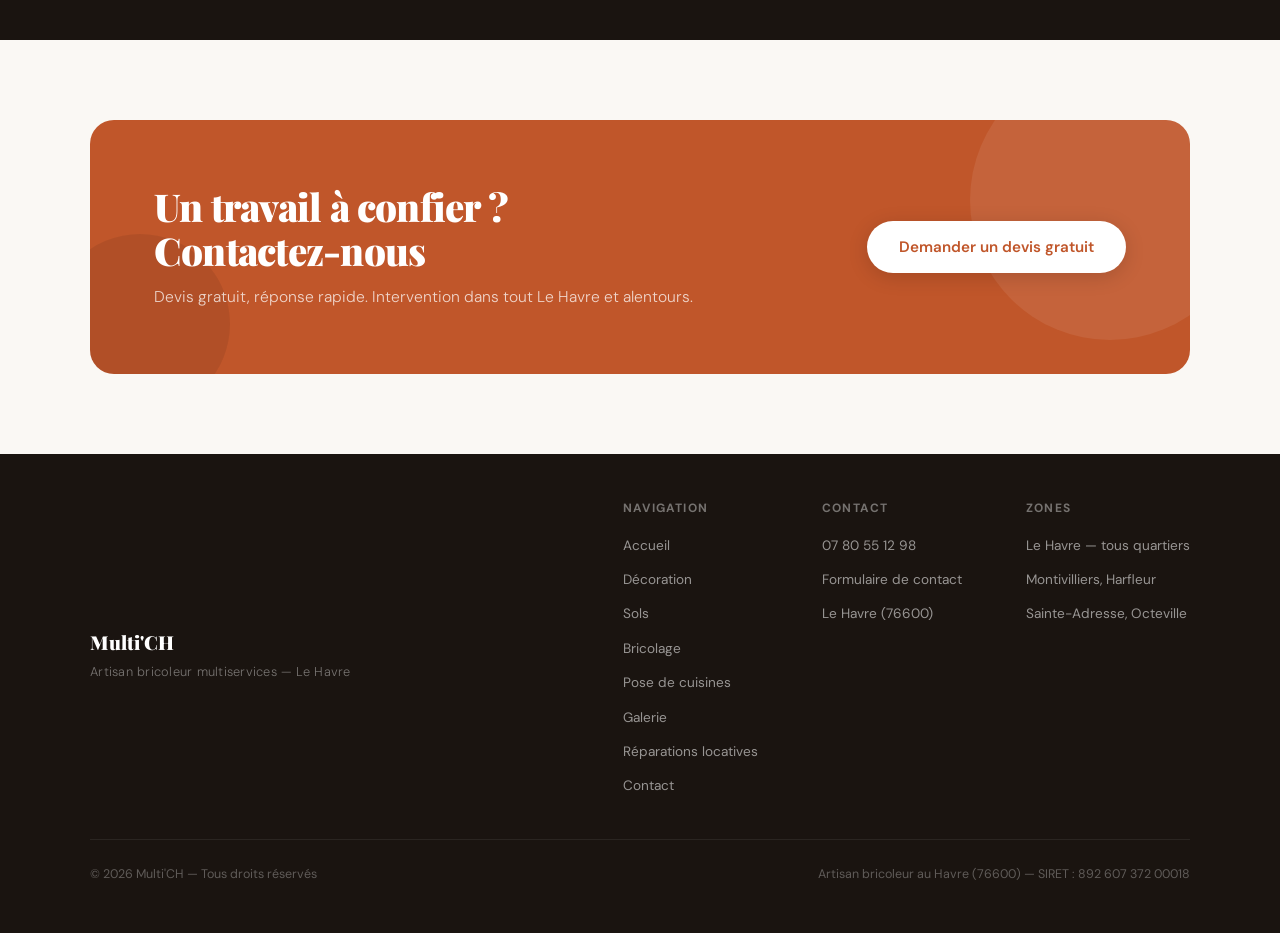
==== commit bf100579: "Ajout de la page revêtements de sol et mise à jour de la navigation" ====
--- a/bricolage.html
+++ b/bricolage.html
@@ -35,6 +35,7 @@
         <ul class="nav-links">
             <li><a href="/">Accueil</a></li>
             <li><a href="/decoration">Décoration</a></li>
+            <li><a href="/revetements-de-sol">Sols</a></li>
             <li><a href="/bricolage" class="active">Bricolage</a></li>
             <li><a href="/cuisine">Pose de cuisines</a></li>
             <li><a href="/galerie">Galerie</a></li>
@@ -56,6 +57,7 @@
     <ul class="nav-mobile-links">
         <li><a href="/">Accueil</a></li>
         <li><a href="/decoration">Décoration</a></li>
+        <li><a href="/revetements-de-sol">Sols</a></li>
         <li><a href="/bricolage" class="active">Bricolage</a></li>
         <li><a href="/cuisine">Pose de cuisines</a></li>
         <li><a href="/galerie">Galerie</a></li>
@@ -340,6 +342,7 @@
                 <ul>
                     <li><a href="/">Accueil</a></li>
                     <li><a href="/decoration">Décoration</a></li>
+                    <li><a href="/revetements-de-sol">Sols</a></li>
                     <li><a href="/bricolage">Bricolage</a></li>
                     <li><a href="/cuisine">Pose de cuisines</a></li>
                     <li><a href="/galerie">Galerie</a></li>
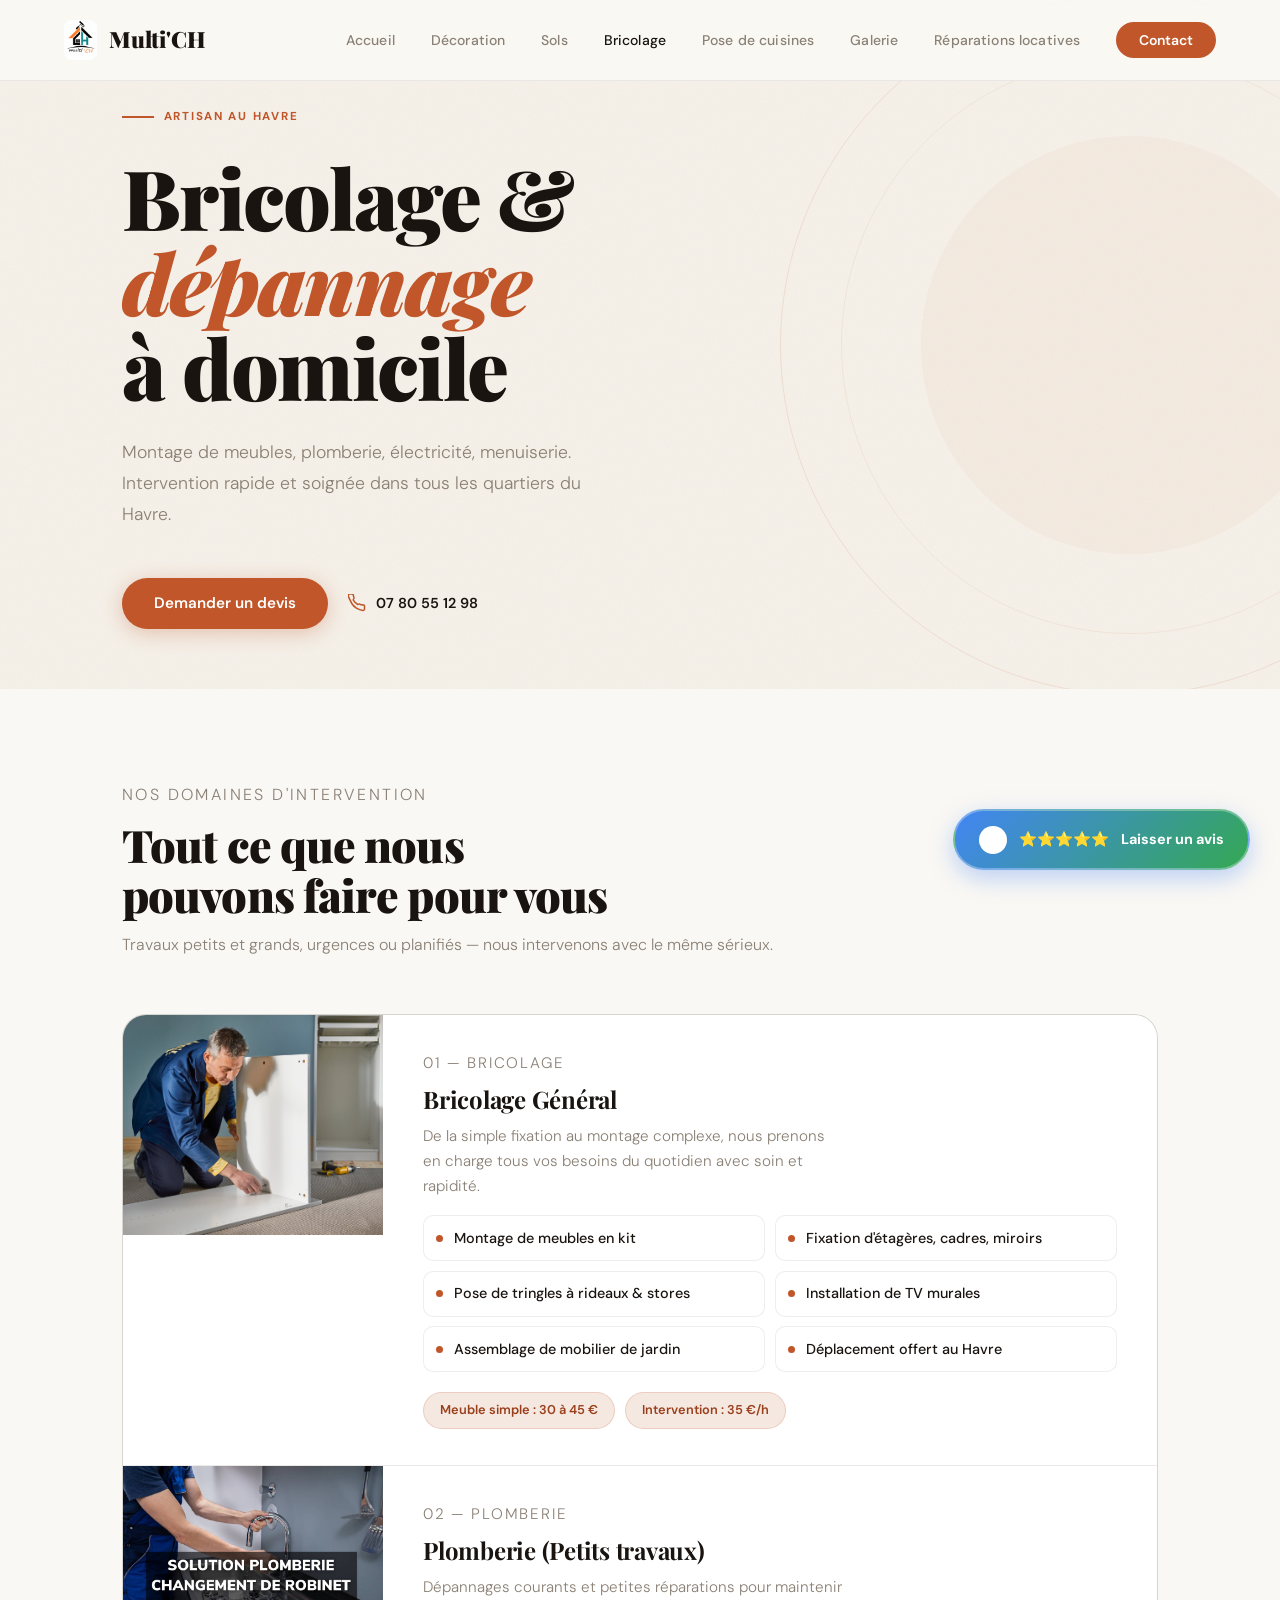
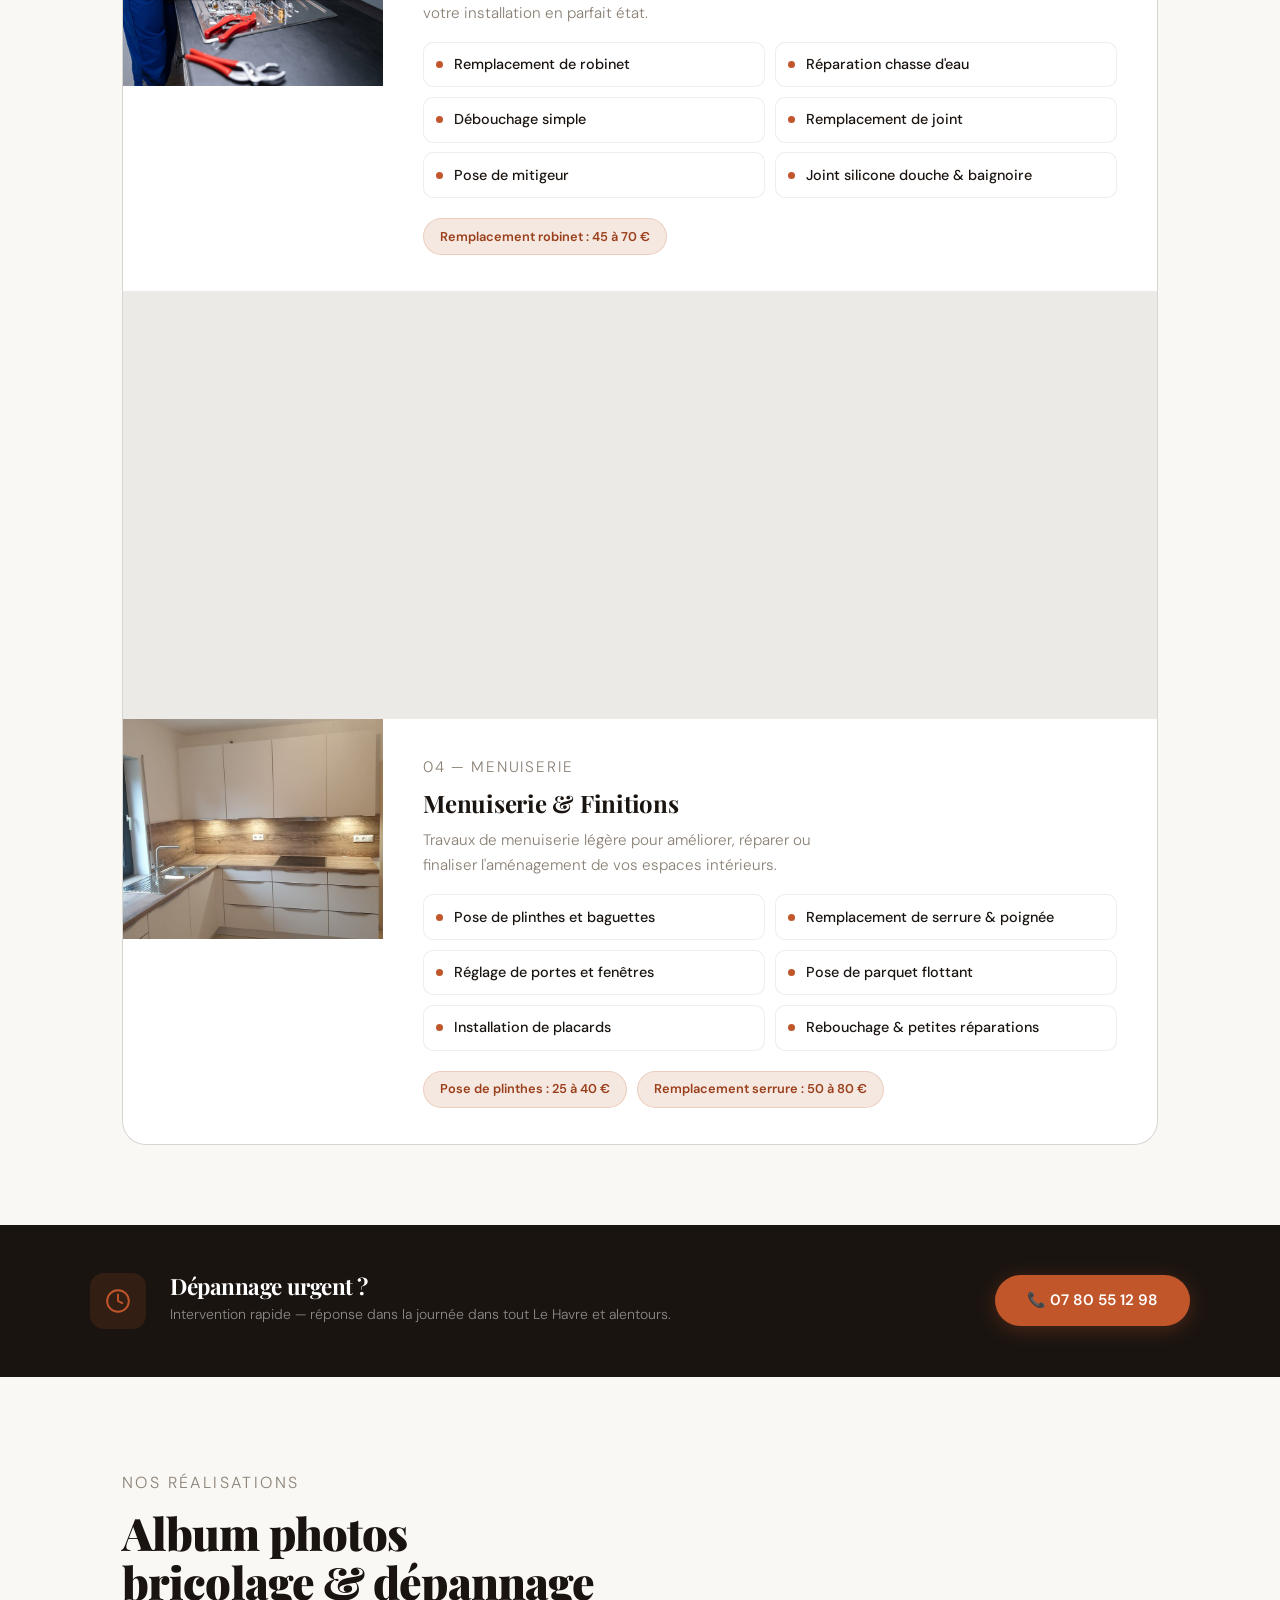
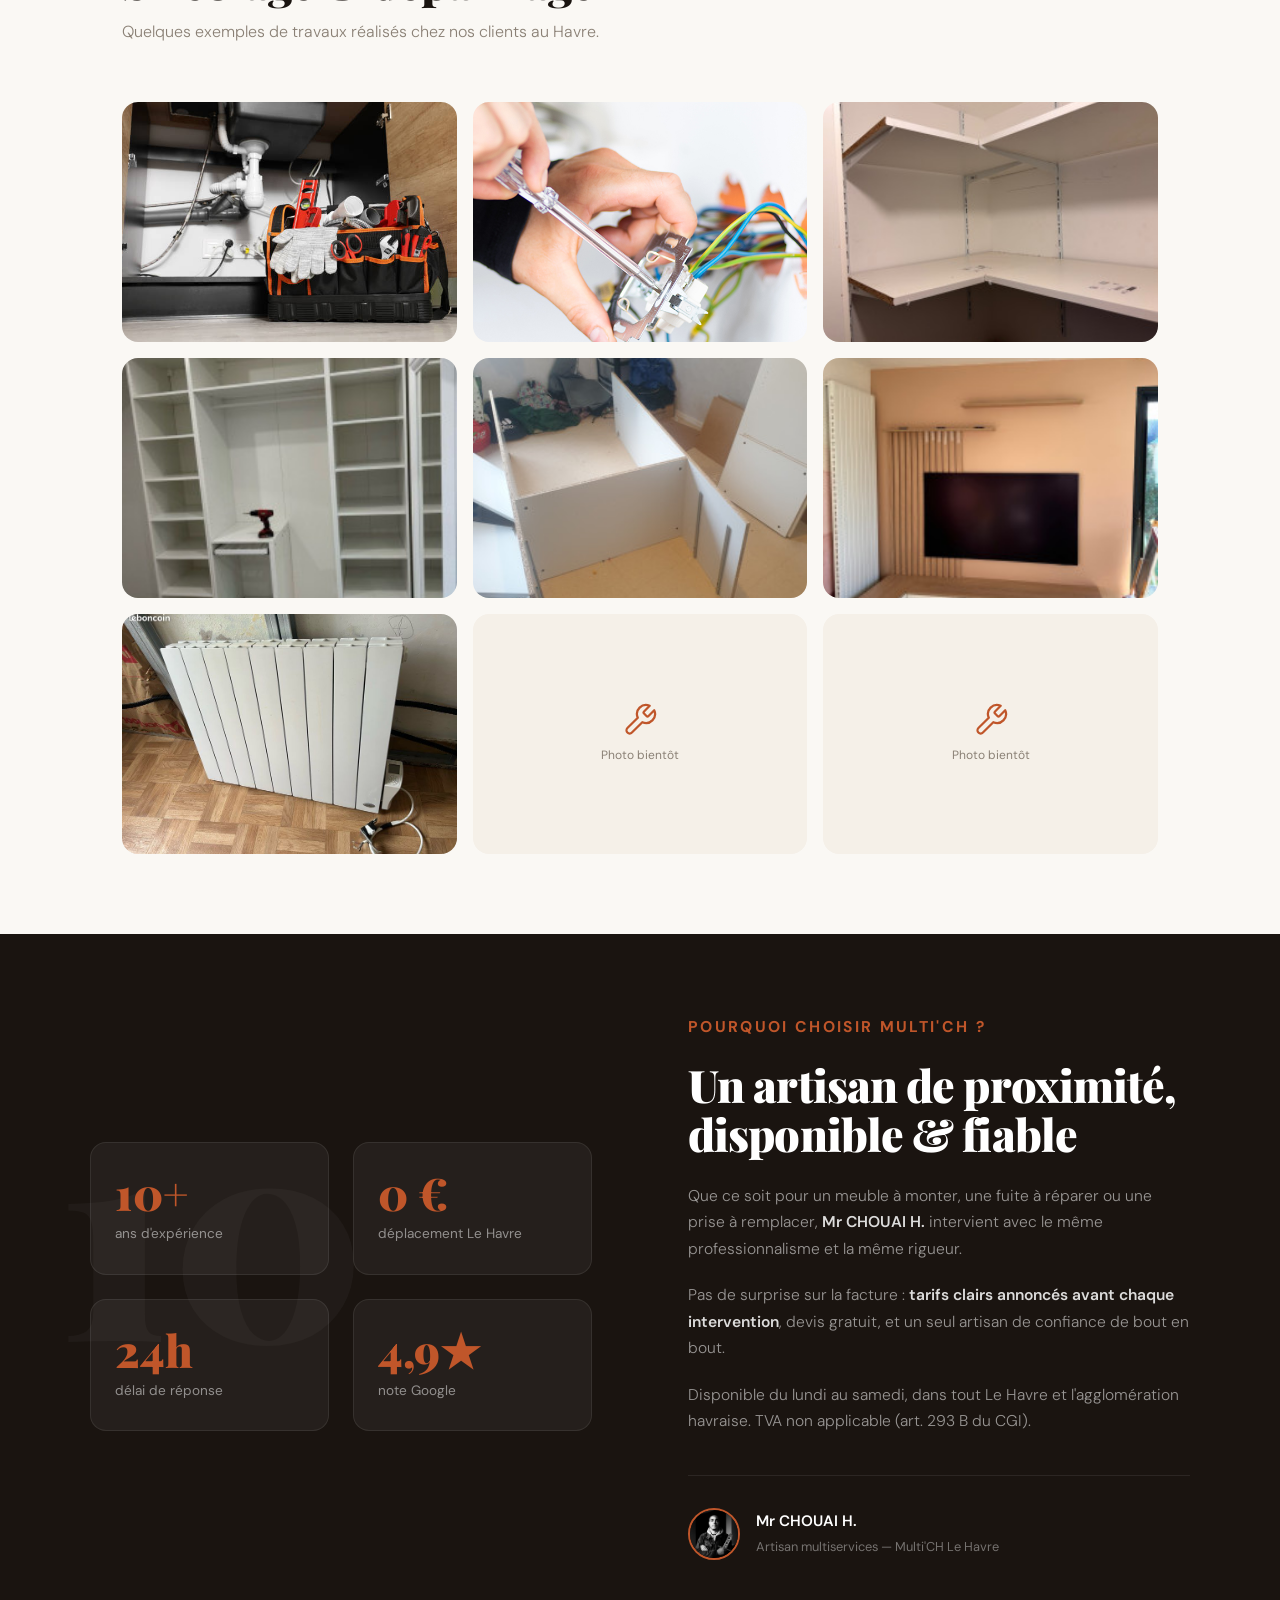
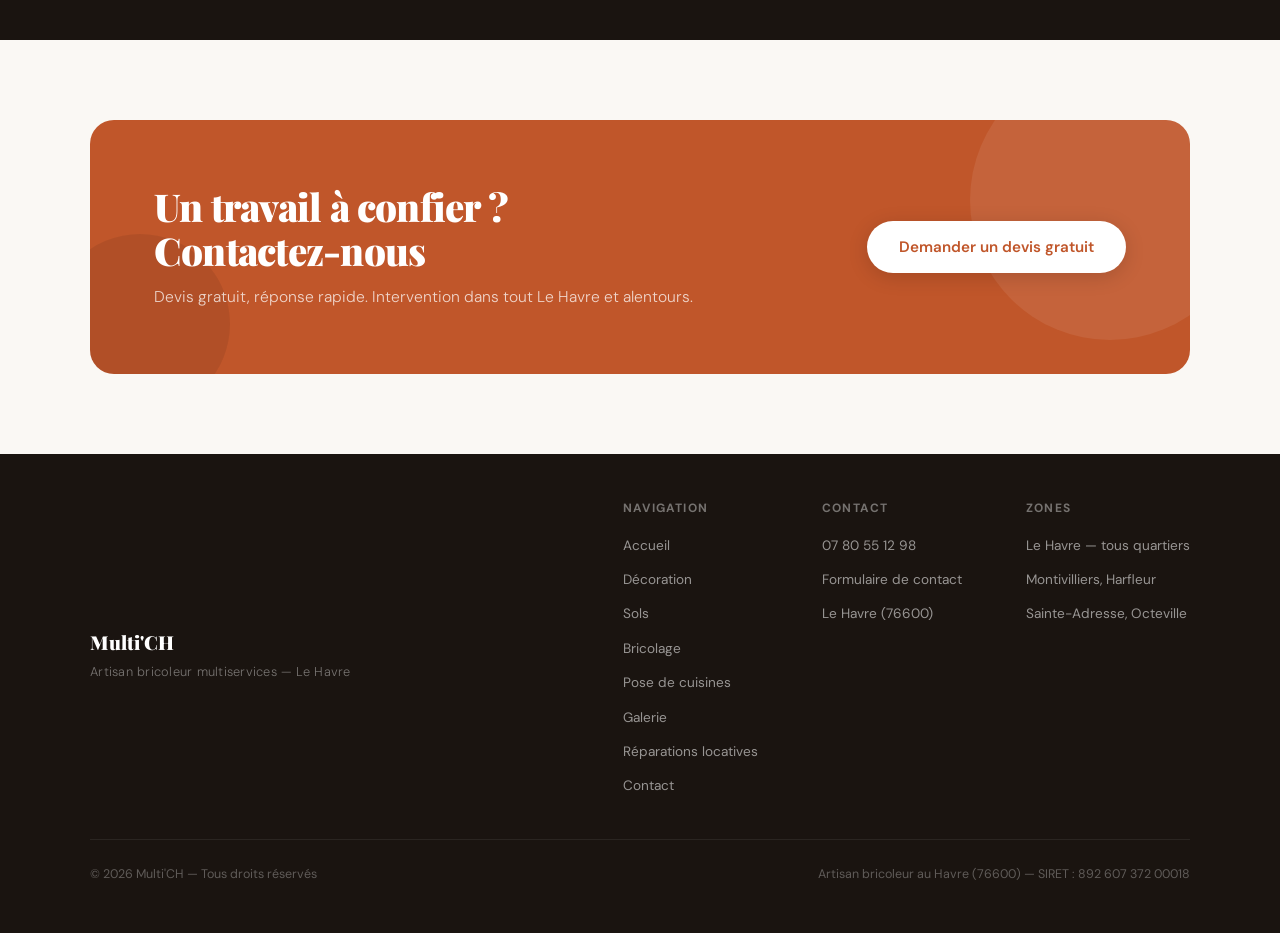
==== commit 77bdcf43: "Fix: Correction des balises canoniques, og:url et chemins d'images pour l'indexation Google, et ajou" ====
--- a/bricolage.html
+++ b/bricolage.html
@@ -7,6 +7,7 @@
     <meta name="keywords" content="bricoleur Havre, montage meuble Havre, plomberie Havre, électricité Havre, dépannage domicile 76600">
     <meta name="robots" content="index, follow">
     <title>Bricolage & Dépannage — Multi'CH Le Havre</title>
+    <meta property="og:url" content="https://multich.fr/bricolage">
     <link rel="icon" href="favicon.ico" type="image/x-icon">
     <link rel="preconnect" href="https://fonts.googleapis.com">
     <link href="https://fonts.googleapis.com/css2?family=Playfair+Display:ital,wght@0,700;0,900;1,700&family=DM+Sans:wght@300;400;500;600&display=swap" rel="stylesheet">
@@ -27,7 +28,7 @@
 <header>
     <nav class="nav">
         <a href="/" class="nav-logo">
-            <img src="https://multi-ch.github.io/1768680134589.jpg" alt="Multi'CH Logo">
+            <img src="/1768680134589.jpg" alt="Multi'CH Logo">
             Multi'CH
         </a>
 
